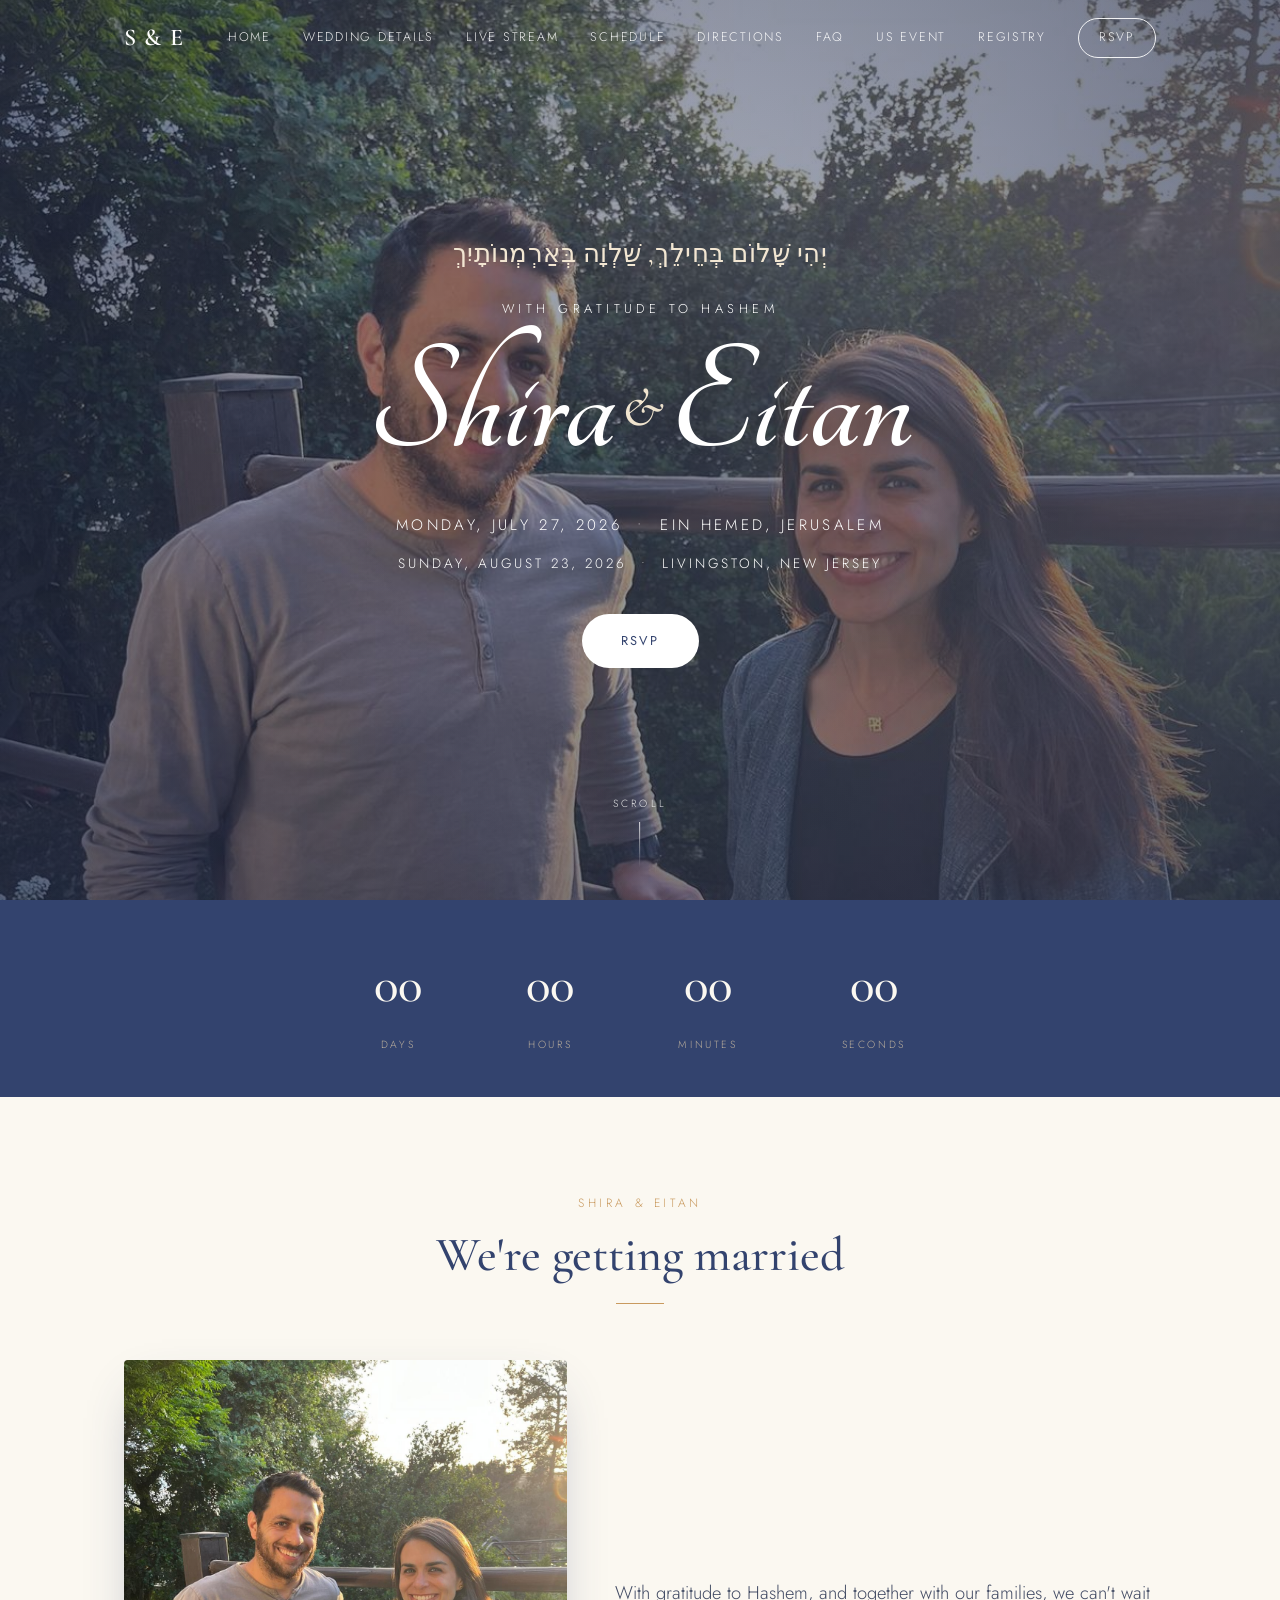
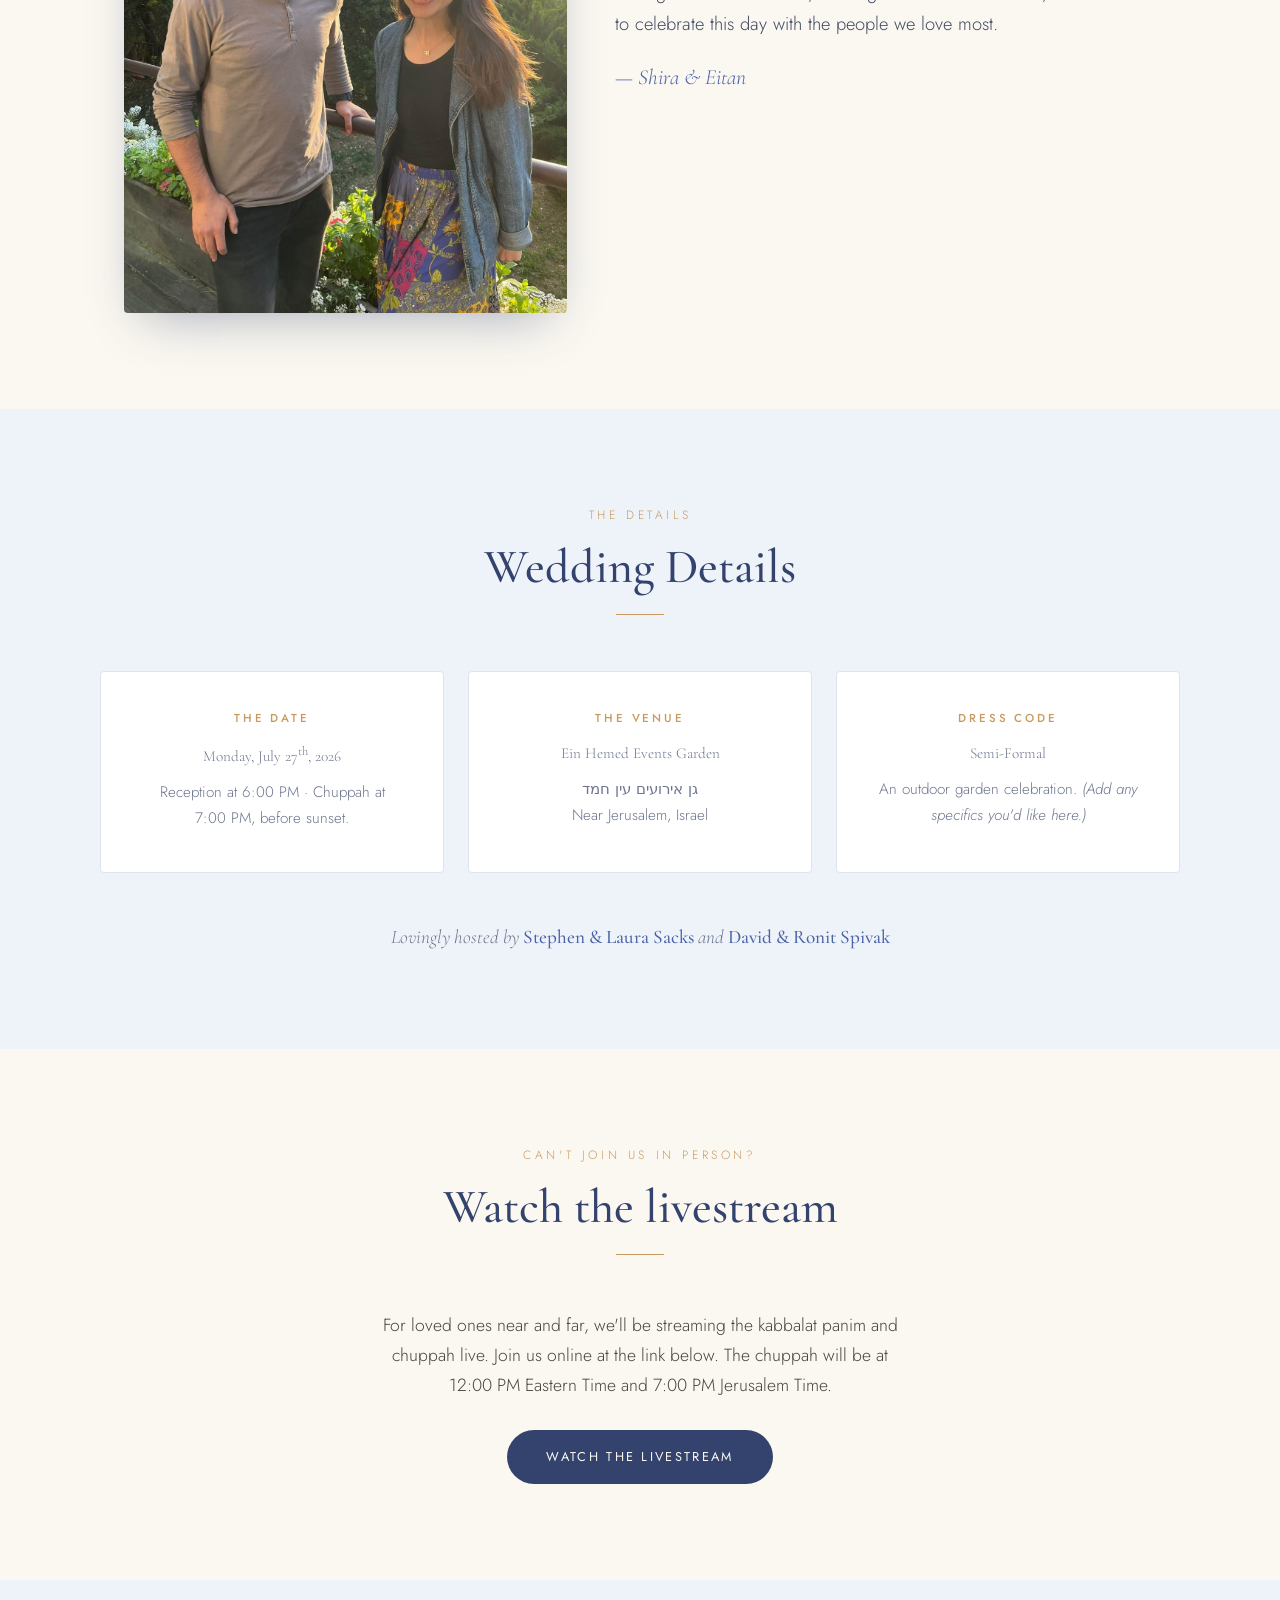
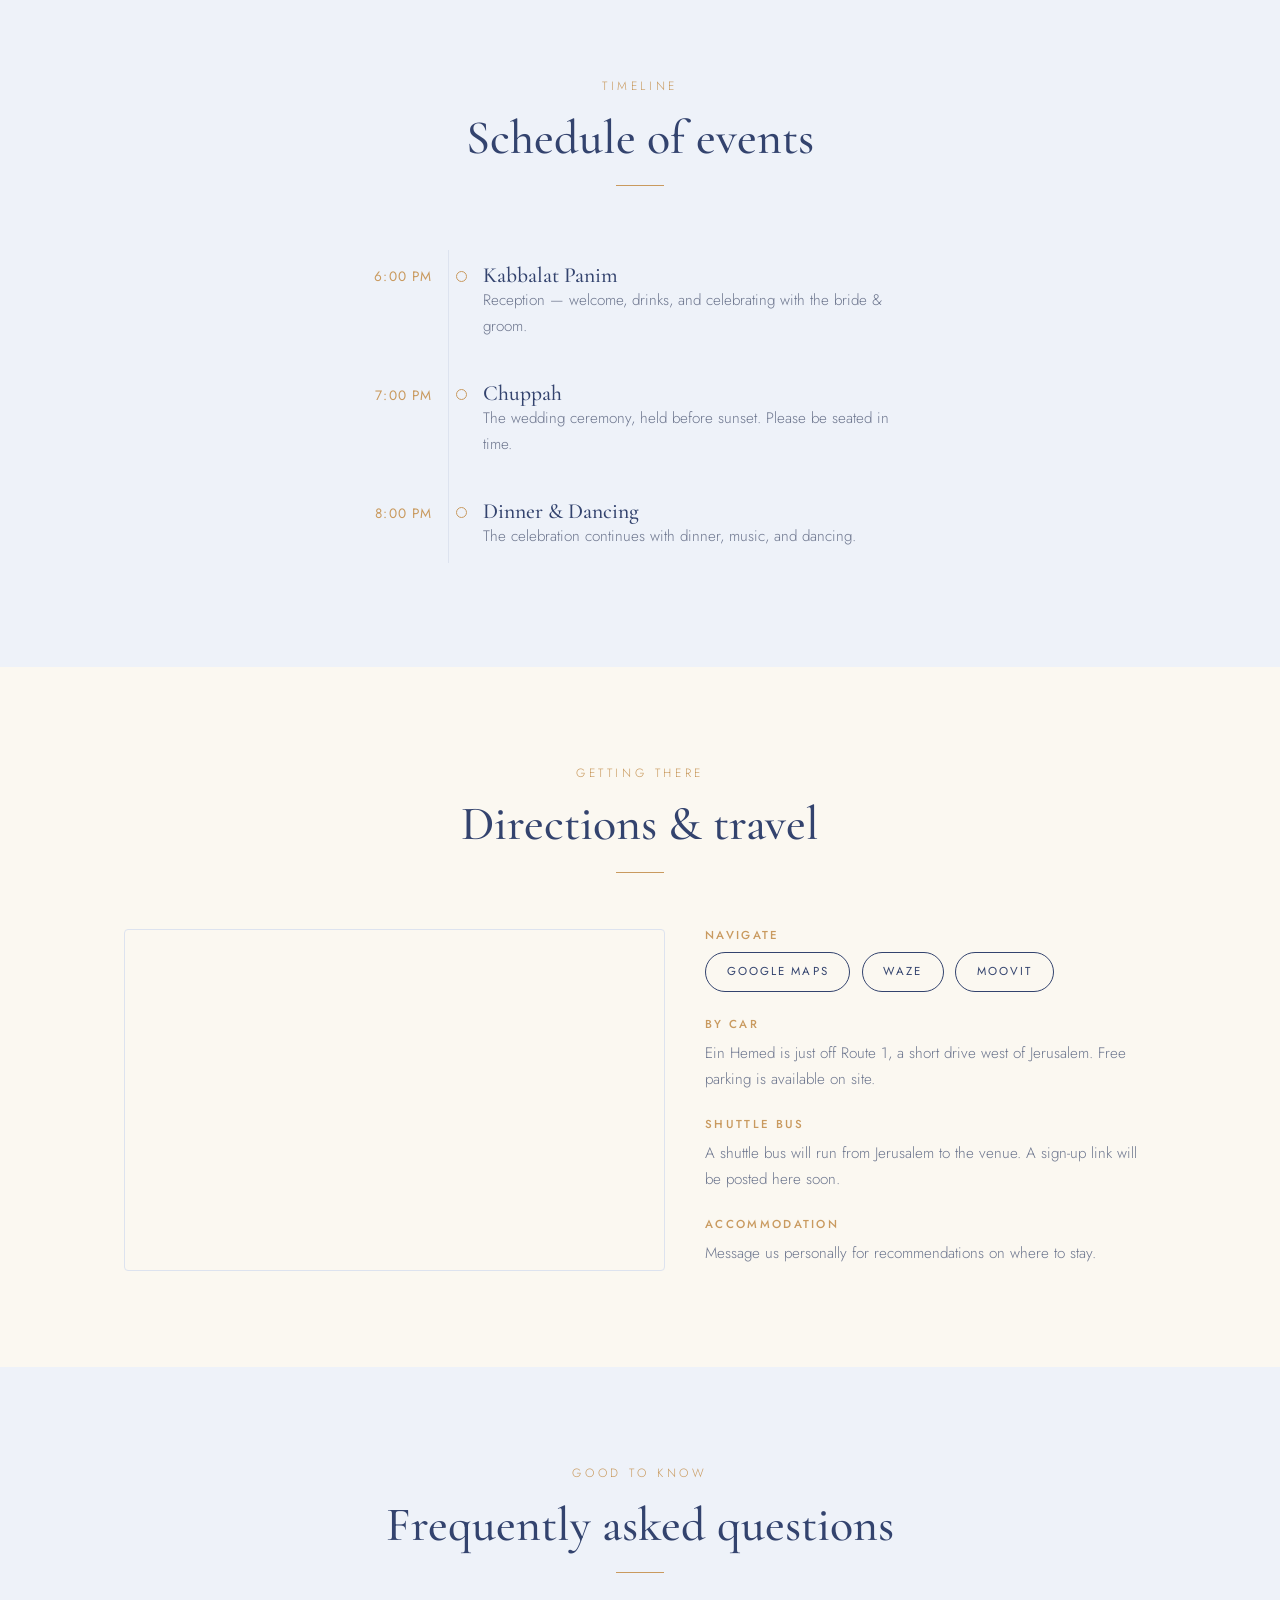
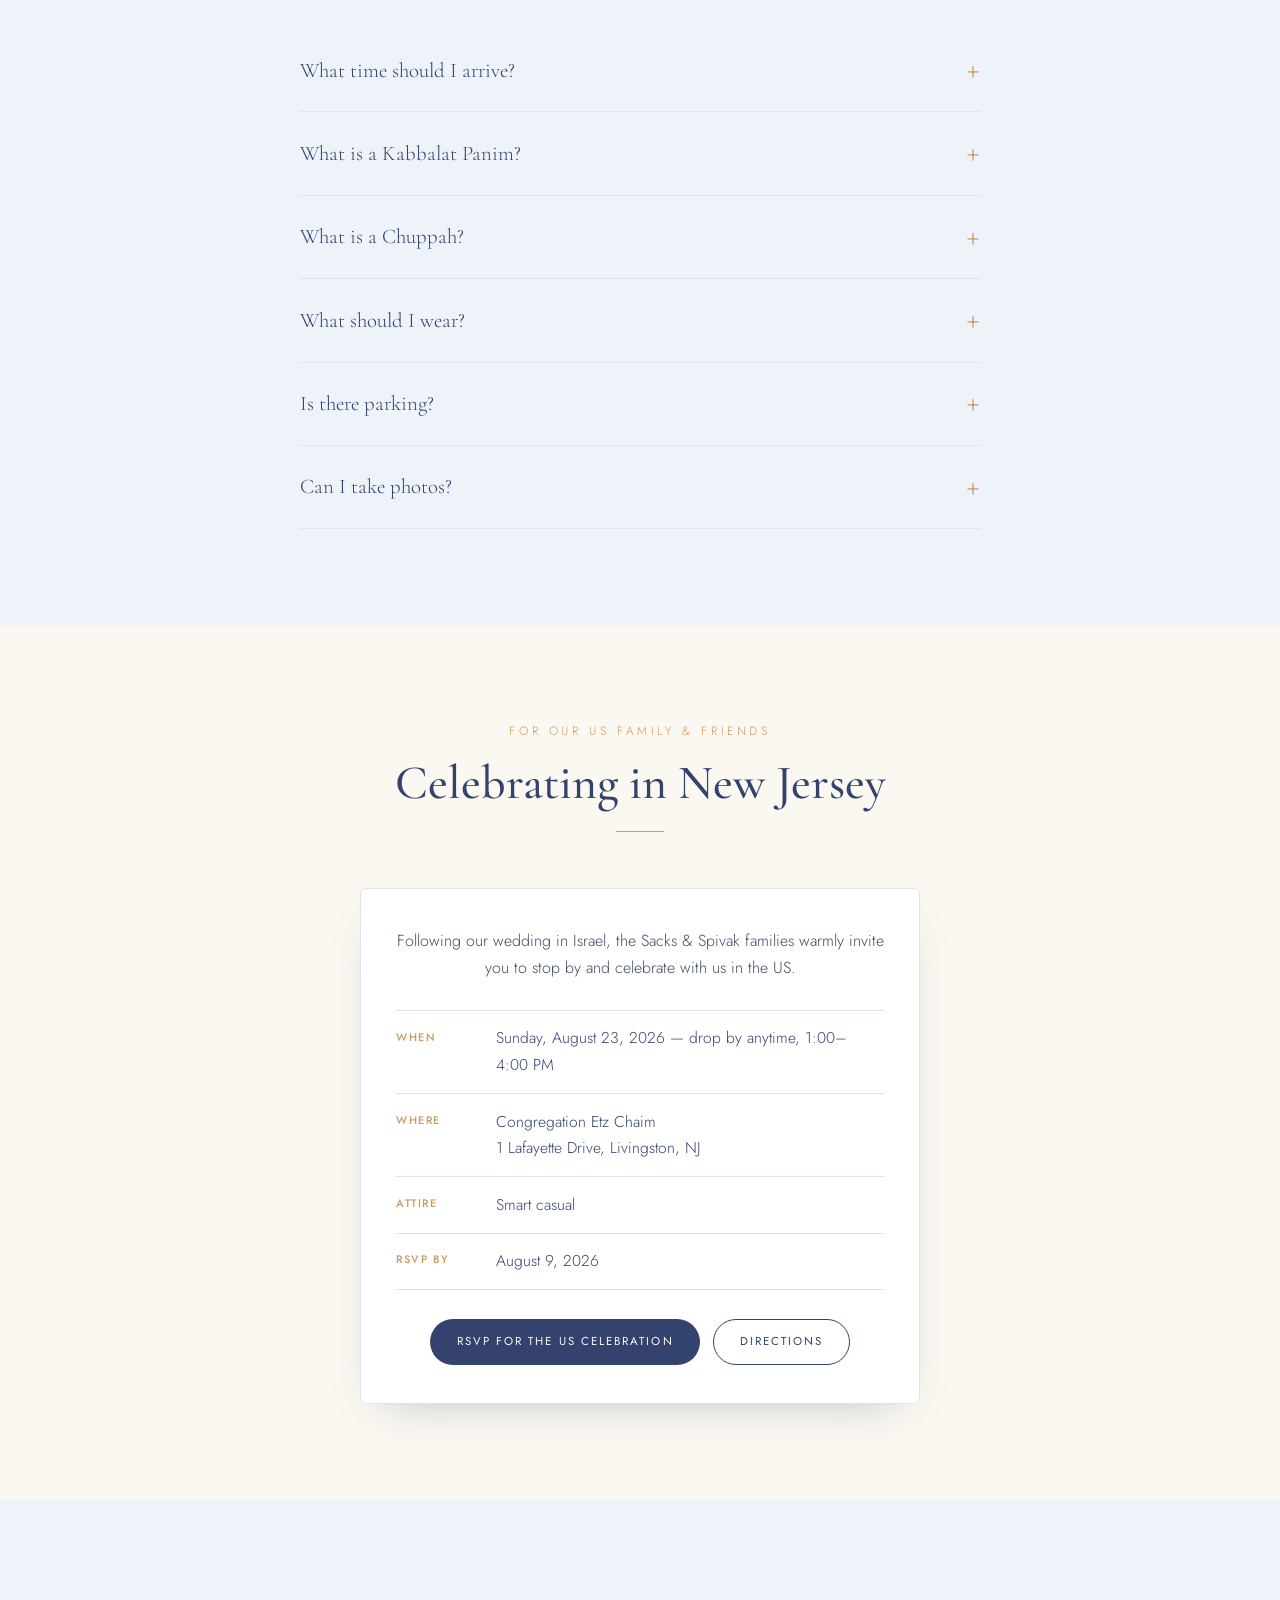
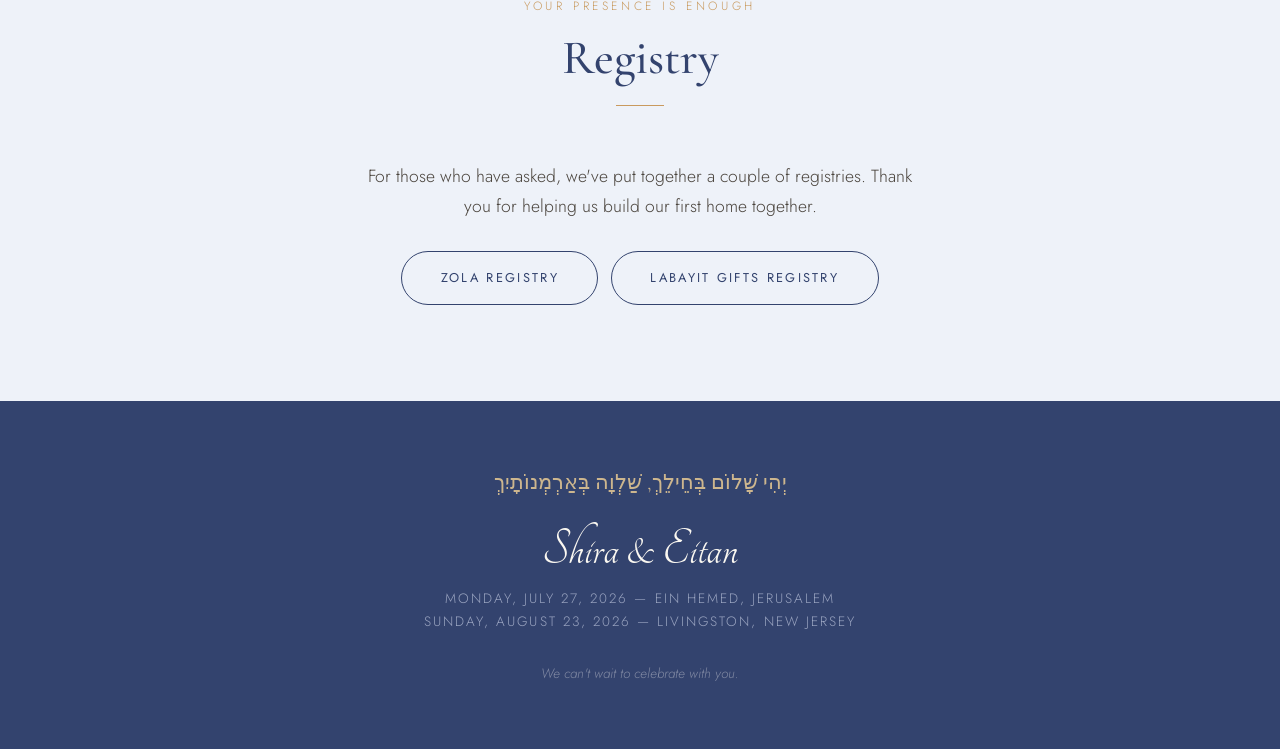
==== index.html @ 183c54d9 "Update livestream copy with kabbalat panim + chuppah times Co-Authored-By: Claude Opus 4.8 <noreply@" ====
<!DOCTYPE html>
<html lang="en">
<head>
  <meta charset="UTF-8" />
  <meta name="viewport" content="width=device-width, initial-scale=1.0" />
  <title>Shira &amp; Eitan — July 27, 2026</title>
  <meta name="description" content="With gratitude to Hashem, Shira Sacks and Eitan Spivak invite you to their wedding on Monday, July 27, 2026 at Ein Hemed Events Garden." />
  <!-- Keep this page out of Google/search results (guests reach it via the shared link only). Remove this line to allow search engines. -->
  <meta name="robots" content="noindex, nofollow" />

  <!-- Fonts -->
  <link rel="preconnect" href="https://fonts.googleapis.com" />
  <link rel="preconnect" href="https://fonts.gstatic.com" crossorigin />
  <link href="https://fonts.googleapis.com/css2?family=Cormorant+Garamond:ital,wght@0,400;0,500;0,600;1,400;1,500&family=Jost:wght@300;400;500&family=Tangerine:wght@400;700&display=swap" rel="stylesheet" />

  <link rel="stylesheet" href="styles.css" />
</head>
<body>

  <!-- ============ NAV ============ -->
  <header class="nav" id="nav">
    <div class="nav__inner">
      <a href="#home" class="nav__brand">S&nbsp;&amp;&nbsp;E</a>
      <button class="nav__toggle" id="navToggle" aria-label="Menu" aria-expanded="false">
        <span></span><span></span><span></span>
      </button>
      <nav class="nav__links" id="navLinks">
        <a href="#home">Home</a>
        <a href="#details">Wedding Details</a>
        <a href="#livestream">Live Stream</a>
        <a href="#schedule">Schedule</a>
        <a href="#directions">Directions</a>
        <a href="#faq">FAQ</a>
        <a href="#us-event">US Event</a>
        <a href="#registry">Registry</a>
        <a href="#us-event" class="nav__cta">RSVP</a>
      </nav>
    </div>
  </header>

  <!-- ============ HERO ============ -->
  <section class="hero" id="home">
    <div class="hero__overlay"></div>
    <div class="hero__content">
      <p class="hero__hebrew reveal" lang="he">יְהִי שָׁלוֹם בְּחֵילֵךְ, שַׁלְוָה בְּאַרְמְנוֹתָיִךְ</p>
      <p class="hero__eyebrow reveal">With gratitude to Hashem</p>
      <h1 class="hero__names reveal">
        <span class="hero__name">Shira</span>
        <span class="hero__amp">&amp;</span>
        <span class="hero__name">Eitan</span>
      </h1>
      <p class="hero__meta reveal">
        <span>Monday, July 27, 2026</span>
        <span class="hero__dot">•</span>
        <span>Ein Hemed, Jerusalem</span>
      </p>
      <p class="hero__meta hero__meta--second reveal">
        <span>Sunday, August 23, 2026</span>
        <span class="hero__dot">•</span>
        <span>Livingston, New Jersey</span>
      </p>
      <a href="#us-event" class="btn btn--light reveal">RSVP</a>
    </div>
    <div class="hero__scroll" aria-hidden="true">
      <span>Scroll</span>
      <div class="hero__scroll-line"></div>
    </div>
  </section>

  <!-- ============ COUNTDOWN ============ -->
  <section class="countdown reveal">
    <div class="countdown__inner" id="countdown" data-date="2026-07-27T19:00:00+03:00">
      <div class="countdown__unit"><span class="countdown__num" data-days>—</span><span class="countdown__label">Days</span></div>
      <div class="countdown__unit"><span class="countdown__num" data-hours>—</span><span class="countdown__label">Hours</span></div>
      <div class="countdown__unit"><span class="countdown__num" data-mins>—</span><span class="countdown__label">Minutes</span></div>
      <div class="countdown__unit"><span class="countdown__num" data-secs>—</span><span class="countdown__label">Seconds</span></div>
    </div>
  </section>

  <!-- ============ STORY ============ -->
  <section class="section story" id="story">
    <div class="section__head reveal">
      <p class="section__eyebrow">Shira &amp; Eitan</p>
      <h2 class="section__title">We're getting married</h2>
    </div>
    <div class="story__layout">
      <div class="story__photo reveal">
        <img src="photo_of_us.jpg" alt="Shira and Eitan" loading="lazy" />
      </div>
      <div class="story__body reveal">
        <p>
          With gratitude to Hashem, and together with our families, we can't wait to
          celebrate this day with the people we love most.
        </p>
        <p class="story__sig">— Shira &amp; Eitan</p>
      </div>
    </div>
  </section>

  <!-- ============ DETAILS ============ -->
  <section class="section section--alt" id="details">
    <div class="section__head reveal">
      <p class="section__eyebrow">The Details</p>
      <h2 class="section__title">Wedding Details</h2>
    </div>
    <div class="details__grid">
      <div class="detail-card reveal">
        <h3>The Date</h3>
        <p class="detail-card__big">Monday, July 27<sup>th</sup>, 2026</p>
        <p>Reception at 6:00&nbsp;PM · Chuppah at 7:00&nbsp;PM, before sunset.</p>
      </div>
      <div class="detail-card reveal">
        <h3>The Venue</h3>
        <p class="detail-card__big">Ein Hemed Events Garden</p>
        <p lang="he">גן אירועים עין חמד</p>
        <p>Near Jerusalem, Israel</p>
      </div>
      <div class="detail-card reveal">
        <h3>Dress Code</h3>
        <p class="detail-card__big">Semi-Formal</p>
        <p>An outdoor garden celebration. <em>(Add any specifics you'd like here.)</em></p>
      </div>
    </div>
    <p class="details__families reveal">
      Lovingly hosted by <strong>Stephen &amp; Laura Sacks</strong> and <strong>David &amp; Ronit Spivak</strong>
    </p>
  </section>

  <!-- ============ LIVESTREAM ============ -->
  <section class="section" id="livestream">
    <div class="section__head reveal">
      <p class="section__eyebrow">Can't Join Us in Person?</p>
      <h2 class="section__title">Watch the livestream</h2>
    </div>
    <div class="livestream__body reveal">
      <p>
        For loved ones near and far, we'll be streaming the kabbalat panim and
        chuppah live. Join us online at the link below. The chuppah will be at
        12:00&nbsp;PM Eastern Time and 7:00&nbsp;PM Jerusalem Time.
      </p>
      <a href="https://evt.live/shira-eitan" target="_blank" rel="noopener" class="btn btn--dark">Watch the Livestream</a>
    </div>
  </section>

  <!-- ============ SCHEDULE ============ -->
  <section class="section section--alt" id="schedule">
    <div class="section__head reveal">
      <p class="section__eyebrow">Timeline</p>
      <h2 class="section__title">Schedule of events</h2>
    </div>
    <ol class="timeline">
      <li class="timeline__item reveal">
        <span class="timeline__time">6:00 PM</span>
        <div class="timeline__body"><h3>Kabbalat Panim</h3><p>Reception — welcome, drinks, and celebrating with the bride &amp; groom.</p></div>
      </li>
      <li class="timeline__item reveal">
        <span class="timeline__time">7:00 PM</span>
        <div class="timeline__body"><h3>Chuppah</h3><p>The wedding ceremony, held before sunset. Please be seated in time.</p></div>
      </li>
      <li class="timeline__item reveal">
        <span class="timeline__time">8:00 PM</span>
        <div class="timeline__body"><h3>Dinner &amp; Dancing</h3><p>The celebration continues with dinner, music, and dancing.</p></div>
      </li>
    </ol>
  </section>

  <!-- ============ DIRECTIONS ============ -->
  <section class="section" id="directions">
    <div class="section__head reveal">
      <p class="section__eyebrow">Getting There</p>
      <h2 class="section__title">Directions &amp; travel</h2>
    </div>
    <div class="directions__grid">
      <div class="directions__map reveal">
        <iframe
          title="Ein Hemed Events Garden map"
          src="https://www.google.com/maps?q=%D7%92%D7%9F%20%D7%90%D7%99%D7%A8%D7%95%D7%A2%D7%99%D7%9D%20%D7%A2%D7%99%D7%9F%20%D7%97%D7%9E%D7%93&output=embed"
          loading="lazy"
          referrerpolicy="no-referrer-when-downgrade"></iframe>
      </div>
      <div class="directions__info reveal">
        <h3>Navigate</h3>
        <div class="directions__btns">
          <a href="https://www.google.com/maps/search/?api=1&query=%D7%92%D7%9F%20%D7%90%D7%99%D7%A8%D7%95%D7%A2%D7%99%D7%9D%20%D7%A2%D7%99%D7%9F%20%D7%97%D7%9E%D7%93" target="_blank" rel="noopener" class="btn btn--outline">Google Maps</a>
          <a href="https://waze.com/ul?q=%D7%92%D7%9F%20%D7%90%D7%99%D7%A8%D7%95%D7%A2%D7%99%D7%9D%20%D7%A2%D7%99%D7%9F%20%D7%97%D7%9E%D7%93" target="_blank" rel="noopener" class="btn btn--outline">Waze</a>
          <a href="https://moovitapp.com/" target="_blank" rel="noopener" class="btn btn--outline">Moovit</a>
        </div>
        <h3>By Car</h3>
        <p>Ein Hemed is just off Route 1, a short drive west of Jerusalem. Free parking is available on site.</p>
        <h3>Shuttle Bus</h3>
        <p>A shuttle bus will run from Jerusalem to the venue. A sign-up link will be posted here soon.</p>
        <h3>Accommodation</h3>
        <p>Message us personally for recommendations on where to stay.</p>
      </div>
    </div>
  </section>

  <!-- ============ FAQ ============ -->
  <section class="section section--alt" id="faq">
    <div class="section__head reveal">
      <p class="section__eyebrow">Good To Know</p>
      <h2 class="section__title">Frequently asked questions</h2>
    </div>
    <div class="faq reveal">
      <details class="faq__item">
        <summary>What time should I arrive?</summary>
        <p>Please arrive by 6:00&nbsp;PM for the Kabbalat Panim. The Chuppah begins at 7:00&nbsp;PM and, as it's held before sunset, we'll be starting on time.</p>
      </details>
      <details class="faq__item">
        <summary>What is a Kabbalat Panim?</summary>
        <p>The reception before the ceremony, where guests greet and celebrate with the bride and groom separately, often with food, drinks, and music.</p>
      </details>
      <details class="faq__item">
        <summary>What is a Chuppah?</summary>
        <p>The wedding canopy under which the ceremony takes place — symbolizing the home the couple will build together.</p>
      </details>
      <details class="faq__item">
        <summary>What should I wear?</summary>
        <p>Semi-formal attire. Keep in mind it's an outdoor garden venue — you may want comfortable footwear for grass and garden paths.</p>
      </details>
      <details class="faq__item">
        <summary>Is there parking?</summary>
        <p>Yes — there is free parking at Ein Hemed. See the Directions section for maps and navigation links.</p>
      </details>
      <details class="faq__item">
        <summary>Can I take photos?</summary>
        <p>We'd love that! <em>(Add a note here if you'd prefer an unplugged ceremony.)</em></p>
      </details>
    </div>
  </section>

  <!-- ============ US EVENT ============ -->
  <section class="section" id="us-event">
    <div class="section__head reveal">
      <p class="section__eyebrow">For Our US Family &amp; Friends</p>
      <h2 class="section__title">Celebrating in New Jersey</h2>
    </div>
    <div class="us-card reveal">
      <p class="us-card__intro">
        Following our wedding in Israel, the Sacks &amp; Spivak families warmly invite
        you to stop by and celebrate with us in the US.
      </p>
      <div class="us-card__rows">
        <div class="us-row"><span class="us-row__k">When</span><span class="us-row__v">Sunday, August 23, 2026 — drop by anytime, 1:00–4:00&nbsp;PM</span></div>
        <div class="us-row"><span class="us-row__k">Where</span><span class="us-row__v">Congregation Etz Chaim<br />1 Lafayette Drive, Livingston, NJ</span></div>
        <div class="us-row"><span class="us-row__k">Attire</span><span class="us-row__v">Smart casual</span></div>
        <div class="us-row"><span class="us-row__k">RSVP by</span><span class="us-row__v">August 9, 2026</span></div>
      </div>
      <div class="us-card__actions">
        <a href="https://docs.google.com/forms/d/e/1FAIpQLSeUxIXxm0Rc19uPHbkVqGyK9SlK4wZo1a0At9cRzTPEIFiKQg/viewform" target="_blank" rel="noopener" class="btn btn--dark">RSVP for the US Celebration</a>
        <a href="https://www.google.com/maps/search/?api=1&query=Congregation+Etz+Chaim+1+Lafayette+Drive+Livingston+NJ" target="_blank" rel="noopener" class="btn btn--outline">Directions</a>
      </div>
    </div>
  </section>

  <!-- ============ REGISTRY ============ -->
  <section class="section section--alt" id="registry">
    <div class="section__head reveal">
      <p class="section__eyebrow">Your Presence Is Enough</p>
      <h2 class="section__title">Registry</h2>
    </div>
    <div class="registry__body reveal">
      <p>
        For those who have asked, we've put together a couple of registries.
        Thank you for helping us build our first home together.
      </p>
      <div class="registry__links">
        <a href="https://www.zola.com/registry/shiraandeitan2026" target="_blank" rel="noopener" class="btn btn--outline">Zola Registry</a>
        <a href="https://www.labayitgifts.com/registry/2476/" target="_blank" rel="noopener" class="btn btn--outline">LaBayit Gifts Registry</a>
      </div>
    </div>
  </section>

  <!-- ============ FOOTER ============ -->
  <footer class="footer">
    <p class="footer__hebrew" lang="he">יְהִי שָׁלוֹם בְּחֵילֵךְ, שַׁלְוָה בְּאַרְמְנוֹתָיִךְ</p>
    <p class="footer__names">Shira &amp; Eitan</p>
    <p class="footer__date">Monday, July 27, 2026 — Ein Hemed, Jerusalem</p>
    <p class="footer__date">Sunday, August 23, 2026 — Livingston, New Jersey</p>
    <p class="footer__made">We can't wait to celebrate with you.</p>
  </footer>

  <script src="script.js"></script>
</body>
</html>
---- styles.css ----
/* ============================================================
   Wedding Site — styles.css
   Palette & type are easy to tweak via the :root variables.
   ============================================================ */

:root {
  /* Palette drawn from the invitation: periwinkle blue + apricot on cream */
  --bg:        #fbf8f1;   /* warm cream */
  --bg-alt:    #eef2f9;   /* soft sky blue */
  --bg-accent: #f7e6d0;   /* apricot band */
  --ink:       #33436e;   /* deep periwinkle-navy text */
  --muted:     #6d768e;   /* muted blue-grey */
  --line:      #dde3ef;   /* hairlines */
  --gold:      #c99a5f;   /* apricot / gold accent */
  --blue:      #4a63a8;   /* invitation blue */
  --white:     #ffffff;

  --serif:  "Cormorant Garamond", Georgia, "Times New Roman", serif;
  --script: "Tangerine", "Cormorant Garamond", cursive;
  --sans:   "Jost", -apple-system, BlinkMacSystemFont, "Segoe UI", sans-serif;

  --maxw: 1080px;
  --ease: cubic-bezier(0.22, 1, 0.36, 1);
}

* { box-sizing: border-box; margin: 0; padding: 0; }

html { scroll-behavior: smooth; scroll-padding-top: 72px; }

body {
  font-family: var(--sans);
  font-weight: 300;
  color: var(--ink);
  background: var(--bg);
  line-height: 1.7;
  -webkit-font-smoothing: antialiased;
  overflow-x: hidden;
}

h1, h2, h3 { font-family: var(--serif); font-weight: 500; line-height: 1.15; }

a { color: inherit; text-decoration: none; }

/* ---------- Buttons ---------- */
.btn {
  display: inline-block;
  font-family: var(--sans);
  font-weight: 400;
  font-size: 0.8rem;
  letter-spacing: 0.18em;
  text-transform: uppercase;
  padding: 0.95rem 2.4rem;
  border: 1px solid transparent;
  border-radius: 999px;
  cursor: pointer;
  transition: all 0.35s var(--ease);
}
.btn--light  { background: var(--white); color: var(--ink); }
.btn--light:hover  { background: transparent; color: var(--white); border-color: var(--white); }
.btn--dark   { background: var(--ink); color: var(--bg); }
.btn--dark:hover   { background: var(--gold); }
.btn--outline{ background: transparent; color: var(--ink); border-color: var(--ink); }
.btn--outline:hover{ background: var(--ink); color: var(--bg); }

/* ---------- Nav ---------- */
.nav {
  position: fixed; top: 0; left: 0; right: 0; z-index: 100;
  transition: background 0.4s var(--ease), box-shadow 0.4s var(--ease);
}
.nav--scrolled {
  background: rgba(250, 247, 242, 0.92);
  backdrop-filter: blur(10px);
  box-shadow: 0 1px 0 var(--line);
}
.nav__inner {
  max-width: var(--maxw); margin: 0 auto;
  display: flex; align-items: center; justify-content: space-between;
  padding: 1.1rem 1.5rem;
}
.nav__brand {
  font-family: var(--serif); font-size: 1.5rem; font-weight: 600;
  letter-spacing: 0.05em; color: var(--white);
  transition: color 0.4s var(--ease);
}
.nav--scrolled .nav__brand { color: var(--ink); }
.nav__links { display: flex; align-items: center; gap: 2rem; }
.nav__links a {
  font-size: 0.78rem; letter-spacing: 0.14em; text-transform: uppercase;
  color: var(--white); opacity: 0.9; transition: color 0.4s var(--ease), opacity 0.25s;
}
.nav--scrolled .nav__links a { color: var(--ink); }
.nav__links a:hover { opacity: 1; }
.nav__cta {
  border: 1px solid currentColor; border-radius: 999px;
  padding: 0.5rem 1.25rem !important;
}
.nav__toggle { display: none; background: none; border: 0; cursor: pointer; padding: 0.4rem; }
.nav__toggle span {
  display: block; width: 24px; height: 2px; margin: 5px 0;
  background: var(--white); transition: all 0.35s var(--ease);
}
.nav--scrolled .nav__toggle span { background: var(--ink); }

/* ---------- Hero ---------- */
.hero {
  position: relative; min-height: 100vh;
  display: flex; align-items: center; justify-content: center; text-align: center;
  color: var(--white);
  background: linear-gradient(rgba(35,45,80,0.42), rgba(35,45,80,0.52)),
              url("photo_of_us.jpg") center 22% / cover no-repeat fixed;
}
.hero__overlay { position: absolute; inset: 0; background: radial-gradient(circle at center, transparent 35%, rgba(25,32,60,0.4)); }
.hero__content { position: relative; z-index: 2; padding: 1.5rem; }
.hero__hebrew {
  font-family: var(--serif); font-size: clamp(1.1rem, 3vw, 1.6rem);
  font-weight: 500; letter-spacing: 0.02em; margin-bottom: 1.4rem;
  color: #f2e6d2; opacity: 0.95;
}
.hero__eyebrow {
  font-size: 0.8rem; letter-spacing: 0.35em; text-transform: uppercase;
  margin-bottom: 0.5rem; opacity: 0.9;
}
.hero__names {
  display: flex; align-items: center; justify-content: center; gap: 0.4rem;
  font-family: var(--script);
  font-size: clamp(4.5rem, 16vw, 10rem); font-weight: 700; line-height: 1;
  text-shadow: 0 2px 30px rgba(0,0,0,0.3);
}
.hero__amp { font-family: var(--serif); font-style: italic; font-size: 0.34em; color: #f0e4cf; font-weight: 500; }
.hero__meta {
  margin: 1.6rem 0 2.4rem;
  font-size: 0.95rem; letter-spacing: 0.22em; text-transform: uppercase;
  display: flex; gap: 0.9rem; justify-content: center; flex-wrap: wrap;
}
.hero__dot { opacity: 0.7; }
.hero__meta--second { margin-top: -1.6rem; font-size: 0.85rem; opacity: 0.9; }
.hero__scroll {
  position: absolute; bottom: 2rem; left: 50%; transform: translateX(-50%);
  z-index: 2; text-align: center;
  font-size: 0.65rem; letter-spacing: 0.3em; text-transform: uppercase; opacity: 0.85;
}
.hero__scroll-line {
  width: 1px; height: 46px; margin: 0.6rem auto 0;
  background: linear-gradient(var(--white), transparent);
  animation: scrollPulse 2s var(--ease) infinite;
}
@keyframes scrollPulse { 0%,100%{opacity:.3;transform:scaleY(.6)} 50%{opacity:1;transform:scaleY(1)} }

/* ---------- Countdown ---------- */
.countdown { background: var(--ink); color: var(--bg); padding: 2.6rem 1.5rem; }
.countdown__inner {
  max-width: 620px; margin: 0 auto;
  display: flex; justify-content: space-around; gap: 1rem; text-align: center;
}
.countdown__num {
  display: block; font-family: var(--serif); font-size: clamp(2rem, 7vw, 3.2rem); font-weight: 500;
}
.countdown__label {
  font-size: 0.65rem; letter-spacing: 0.25em; text-transform: uppercase; color: #b9ad9c;
}

/* ---------- Sections ---------- */
.section { max-width: var(--maxw); margin: 0 auto; padding: 6rem 1.5rem; }
.section--alt    { max-width: none; background: var(--bg-alt); }
.section--alt > * { max-width: var(--maxw); margin-left: auto; margin-right: auto; }
.section--accent { max-width: none; background: var(--bg-accent); }
.section--accent > * { max-width: var(--maxw); margin-left: auto; margin-right: auto; }
.section__head { text-align: center; margin-bottom: 3.5rem; }
.section__eyebrow {
  font-size: 0.75rem; letter-spacing: 0.3em; text-transform: uppercase;
  color: var(--gold); margin-bottom: 0.9rem;
}
.section__title { font-size: clamp(2rem, 5vw, 3rem); }
.section__title::after {
  content: ""; display: block; width: 48px; height: 1px;
  background: var(--gold); margin: 1.2rem auto 0;
}

/* ---------- Story ---------- */
.story__layout {
  display: grid; grid-template-columns: 0.9fr 1.1fr; gap: 3rem; align-items: center;
}
.story__photo {
  border-radius: 4px; overflow: hidden;
  box-shadow: 0 20px 50px -20px rgba(51,67,110,0.45);
}
.story__photo img { width: 100%; height: 100%; object-fit: cover; display: block; aspect-ratio: 4 / 5; }
.story__body { font-size: 1.15rem; color: #414a63; }
.story__body p + p { margin-top: 1.2rem; }
.story__sig { font-family: var(--serif); font-style: italic; font-size: 1.35rem !important; color: var(--blue); margin-top: 1.6rem; }

/* ---------- Details cards ---------- */
.details__grid {
  display: grid; grid-template-columns: repeat(3, 1fr); gap: 1.5rem;
}
.detail-card {
  background: var(--white); border: 1px solid var(--line); border-radius: 4px;
  padding: 2.5rem 1.8rem; text-align: center;
}
.detail-card h3 {
  font-family: var(--sans); font-size: 0.72rem; font-weight: 500;
  letter-spacing: 0.25em; text-transform: uppercase; color: var(--gold);
  margin-bottom: 1rem;
}
.detail-card__big { font-family: var(--serif); font-size: 1.7rem; margin-bottom: 0.6rem; color: var(--blue); }
.detail-card p { color: var(--muted); font-size: 0.95rem; }
.details__families {
  text-align: center; margin-top: 3rem; color: var(--muted);
  font-family: var(--serif); font-size: 1.2rem; font-style: italic;
}
.details__families strong { color: var(--blue); font-weight: 500; font-style: normal; }

/* ---------- Timeline ---------- */
.timeline { list-style: none; max-width: 560px; margin: 0 auto; position: relative; }
.timeline::before {
  content: ""; position: absolute; left: 88px; top: 8px; bottom: 8px;
  width: 1px; background: var(--line);
}
.timeline__item { display: flex; gap: 2rem; padding: 1.3rem 0; position: relative; }
.timeline__time {
  flex: 0 0 72px; text-align: right; padding-top: 0.15rem;
  font-size: 0.85rem; letter-spacing: 0.08em; color: var(--gold); font-weight: 400;
}
.timeline__body { position: relative; padding-left: 1.2rem; }
.timeline__body::before {
  content: ""; position: absolute; left: -8px; top: 8px;
  width: 9px; height: 9px; border-radius: 50%;
  background: var(--bg); border: 1.5px solid var(--gold);
}
.section--alt .timeline__body::before { background: var(--bg-alt); }
.timeline__body h3 { font-size: 1.35rem; }
.timeline__body p { color: var(--muted); font-size: 0.95rem; }

/* ---------- Livestream / RSVP / Registry shared ---------- */
.livestream__body, .rsvp__body, .registry__body {
  text-align: center; max-width: 560px; margin: 0 auto;
}
.livestream__body p, .rsvp__body p, .registry__body p {
  font-size: 1.1rem; color: #4a443d; margin-bottom: 1.8rem;
}
/* ---------- Registry links ---------- */
.registry__links { display: flex; gap: 0.8rem; justify-content: center; flex-wrap: wrap; }

/* ---------- US event (compact, smaller footprint than the main event) ---------- */
.us-card {
  max-width: 560px; margin: 0 auto; text-align: left;
  background: var(--white); border: 1px solid var(--line); border-radius: 6px;
  padding: 2.4rem 2.2rem;
  box-shadow: 0 18px 45px -25px rgba(51,67,110,0.35);
}
.us-card__intro { text-align: center; color: #414a63; margin-bottom: 1.8rem; }
.us-card__rows { border-top: 1px solid var(--line); }
.us-row {
  display: flex; gap: 1rem; padding: 0.9rem 0; border-bottom: 1px solid var(--line);
}
.us-row__k {
  flex: 0 0 84px; font-size: 0.68rem; letter-spacing: 0.14em; text-transform: uppercase;
  color: var(--gold); font-weight: 500; padding-top: 0.15rem;
}
.us-row__v { color: var(--ink); font-size: 0.98rem; }
.us-card__actions {
  display: flex; gap: 0.8rem; flex-wrap: wrap; justify-content: center; margin-top: 1.8rem;
}
.us-card__actions .btn { padding: 0.75rem 1.6rem; font-size: 0.72rem; }

.rsvp__hint { font-size: 0.8rem !important; color: var(--muted) !important; margin-top: 1.4rem; }
.rsvp__hint code {
  background: rgba(0,0,0,0.06); padding: 0.1rem 0.35rem; border-radius: 3px;
  font-size: 0.9em;
}

/* ---------- RSVP form ---------- */
.rsvp-form { max-width: 520px; margin: 0 auto; text-align: left; }
.field { margin-bottom: 1.3rem; }
.field label, .field__label {
  display: block; font-size: 0.72rem; letter-spacing: 0.14em; text-transform: uppercase;
  color: var(--ink); margin-bottom: 0.5rem; font-weight: 500;
}
.field label span, .field__label span { text-transform: none; letter-spacing: 0; color: var(--muted); font-weight: 400; }
.field input[type="text"],
.field input[type="email"],
.field input[type="number"],
.field textarea {
  width: 100%; padding: 0.85rem 1rem;
  border: 1px solid var(--line); border-radius: 4px; background: var(--white);
  font-family: var(--sans); font-size: 1rem; color: var(--ink);
  transition: border-color 0.25s var(--ease), box-shadow 0.25s var(--ease);
}
.field textarea { resize: vertical; min-height: 90px; }
.field input:focus, .field textarea:focus {
  outline: none; border-color: var(--blue);
  box-shadow: 0 0 0 3px rgba(74,99,168,0.15);
}
.field input::placeholder, .field textarea::placeholder { color: #a7adbd; }
.radio-row { display: flex; gap: 1.75rem; flex-wrap: wrap; }
.radio {
  display: flex; align-items: center; gap: 0.5rem; margin-bottom: 0;
  text-transform: none; letter-spacing: 0; font-weight: 400;
  font-size: 0.98rem; color: var(--ink); cursor: pointer;
}
.radio input { accent-color: var(--blue); width: 1.05rem; height: 1.05rem; }
.rsvp-form .btn { width: 100%; margin-top: 0.4rem; cursor: pointer; }

/* ---------- Directions ---------- */
.directions__grid {
  display: grid; grid-template-columns: 1.2fr 1fr; gap: 2.5rem; align-items: stretch;
}
.directions__map {
  border-radius: 4px; overflow: hidden; min-height: 340px;
  border: 1px solid var(--line);
}
.directions__map iframe { width: 100%; height: 100%; min-height: 340px; border: 0; display: block; }
.directions__info h3 {
  font-family: var(--sans); font-size: 0.72rem; font-weight: 500;
  letter-spacing: 0.2em; text-transform: uppercase; color: var(--gold);
  margin: 1.6rem 0 0.6rem;
}
.directions__info h3:first-child { margin-top: 0; }
.directions__info p { color: var(--muted); font-size: 0.95rem; }
.directions__btns { display: flex; flex-wrap: wrap; gap: 0.7rem; }
.directions__btns .btn { padding: 0.6rem 1.3rem; font-size: 0.72rem; }

/* ---------- FAQ ---------- */
.faq { max-width: 680px; margin: 0 auto; }
.faq__item { border-bottom: 1px solid var(--line); }
.faq__item summary {
  list-style: none; cursor: pointer; padding: 1.3rem 0;
  font-family: var(--serif); font-size: 1.3rem;
  display: flex; justify-content: space-between; align-items: center; gap: 1rem;
}
.faq__item summary::-webkit-details-marker { display: none; }
.faq__item summary::after {
  content: "+"; font-family: var(--sans); font-weight: 300; font-size: 1.5rem;
  color: var(--gold); transition: transform 0.3s var(--ease);
}
.faq__item[open] summary::after { transform: rotate(45deg); }
.faq__item p { padding: 0 0 1.4rem; color: var(--muted); }

/* ---------- Footer ---------- */
.footer {
  background: var(--ink); color: var(--bg);
  text-align: center; padding: 4rem 1.5rem;
}
.footer__hebrew { font-family: var(--serif); font-size: 1.3rem; color: #cdb68e; margin-bottom: 1.4rem; }
.footer__names { font-family: var(--script); font-size: 3.4rem; line-height: 1; margin-bottom: 0.6rem; }
.footer__date { font-size: 0.85rem; letter-spacing: 0.15em; text-transform: uppercase; color: #9aa4c0; }
.footer__made { font-size: 0.85rem; color: #8089a3; margin-top: 1.8rem; font-style: italic; }

/* ---------- Reveal on scroll ---------- */
.reveal { opacity: 0; transform: translateY(28px); transition: opacity 0.9s var(--ease), transform 0.9s var(--ease); }
.reveal.is-visible { opacity: 1; transform: none; }

/* ---------- Responsive ---------- */
@media (max-width: 820px) {
  .details__grid { grid-template-columns: 1fr; }
  .directions__grid { grid-template-columns: 1fr; }
  .story__layout { grid-template-columns: 1fr; gap: 2rem; }
  .story__photo { max-width: 380px; margin: 0 auto; }
  .story__body { text-align: center; }
}

@media (max-width: 680px) {
  .hero { background-attachment: scroll; }
  .nav__toggle { display: block; z-index: 101; }
  .nav__links {
    position: fixed; inset: 0; background: var(--bg);
    flex-direction: column; justify-content: center; gap: 2rem;
    transform: translateX(100%); transition: transform 0.45s var(--ease);
  }
  .nav__links.is-open { transform: none; }
  .nav__links a { color: var(--ink) !important; font-size: 1rem; }
  .nav--open .nav__toggle span { background: var(--ink); }
  .nav--open .nav__toggle span:nth-child(1) { transform: translateY(7px) rotate(45deg); }
  .nav--open .nav__toggle span:nth-child(2) { opacity: 0; }
  .nav--open .nav__toggle span:nth-child(3) { transform: translateY(-7px) rotate(-45deg); }
  .countdown__inner { flex-wrap: wrap; gap: 1.5rem 0; }
  .countdown__unit { flex: 0 0 50%; }
  .section { padding: 4.5rem 1.3rem; }
}

@media (prefers-reduced-motion: reduce) {
  * { scroll-behavior: auto !important; }
  .reveal { opacity: 1; transform: none; transition: none; }
  .hero__scroll-line { animation: none; }
}
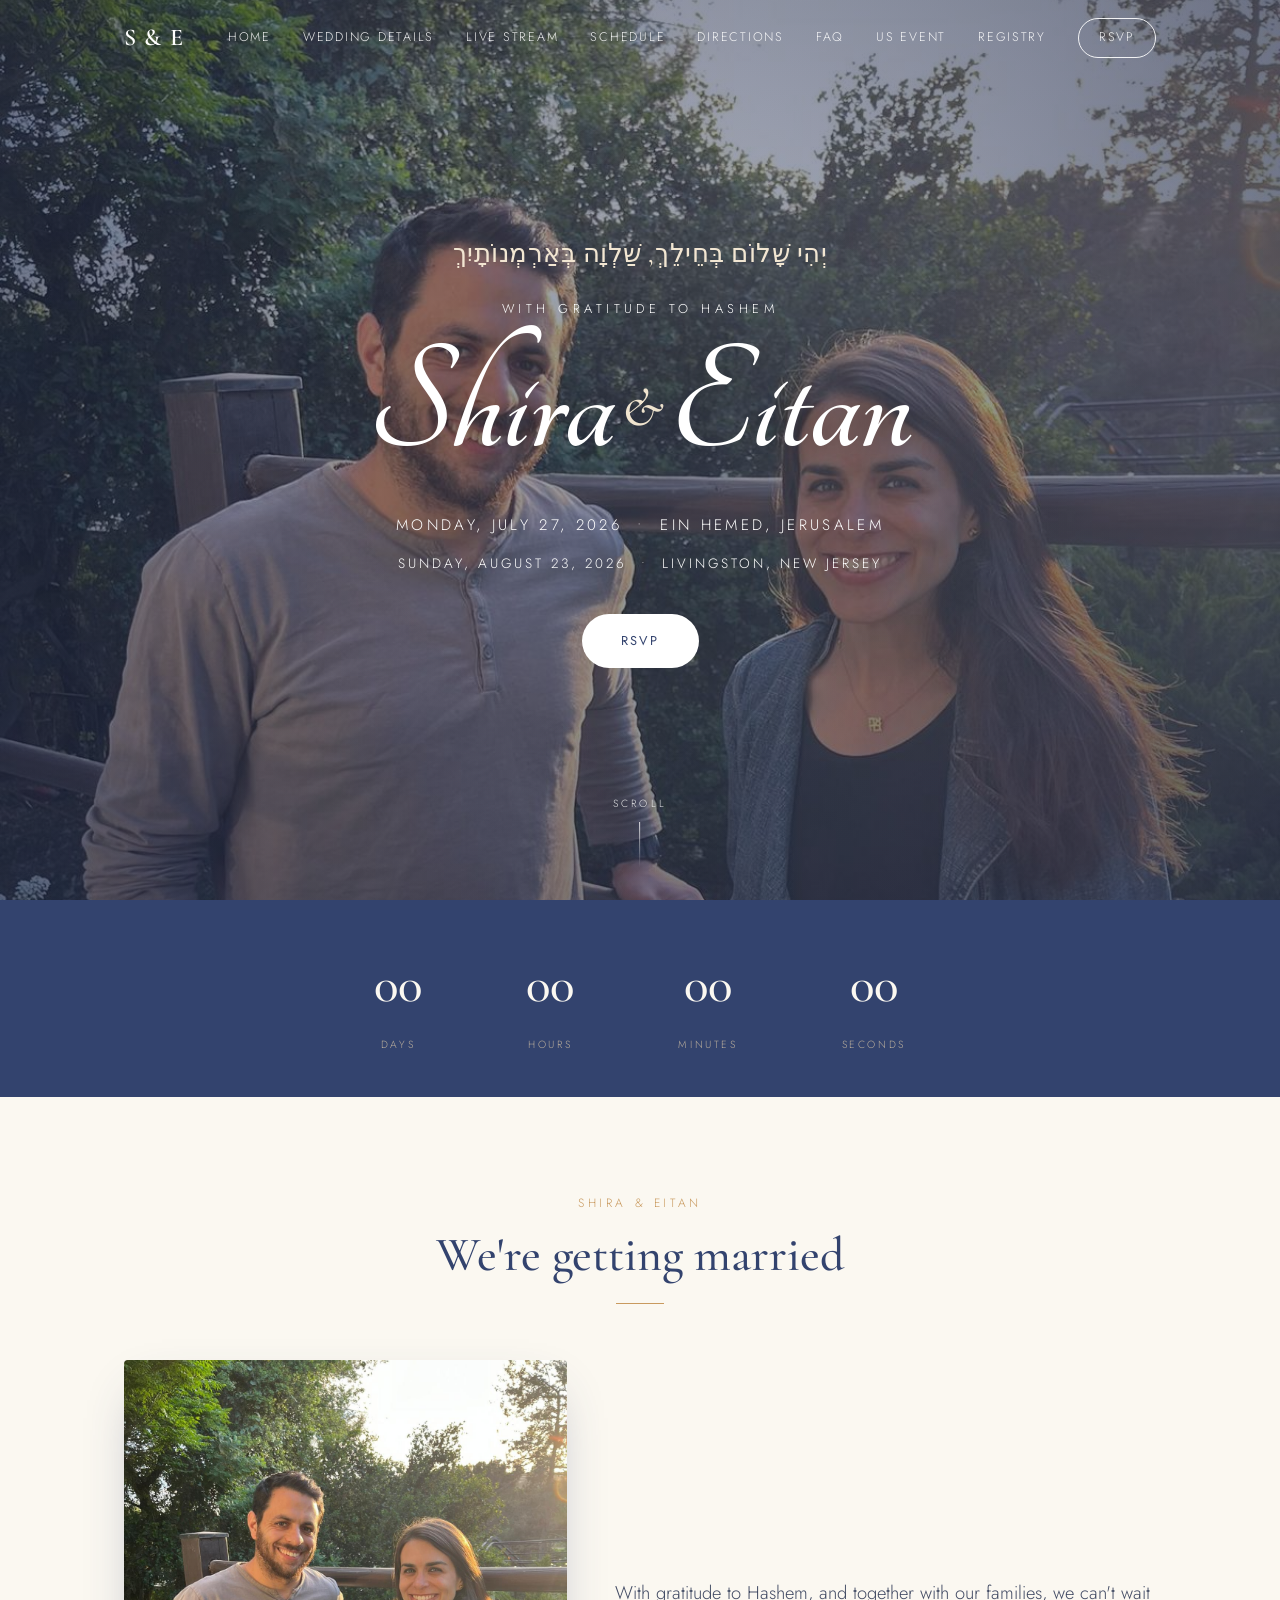
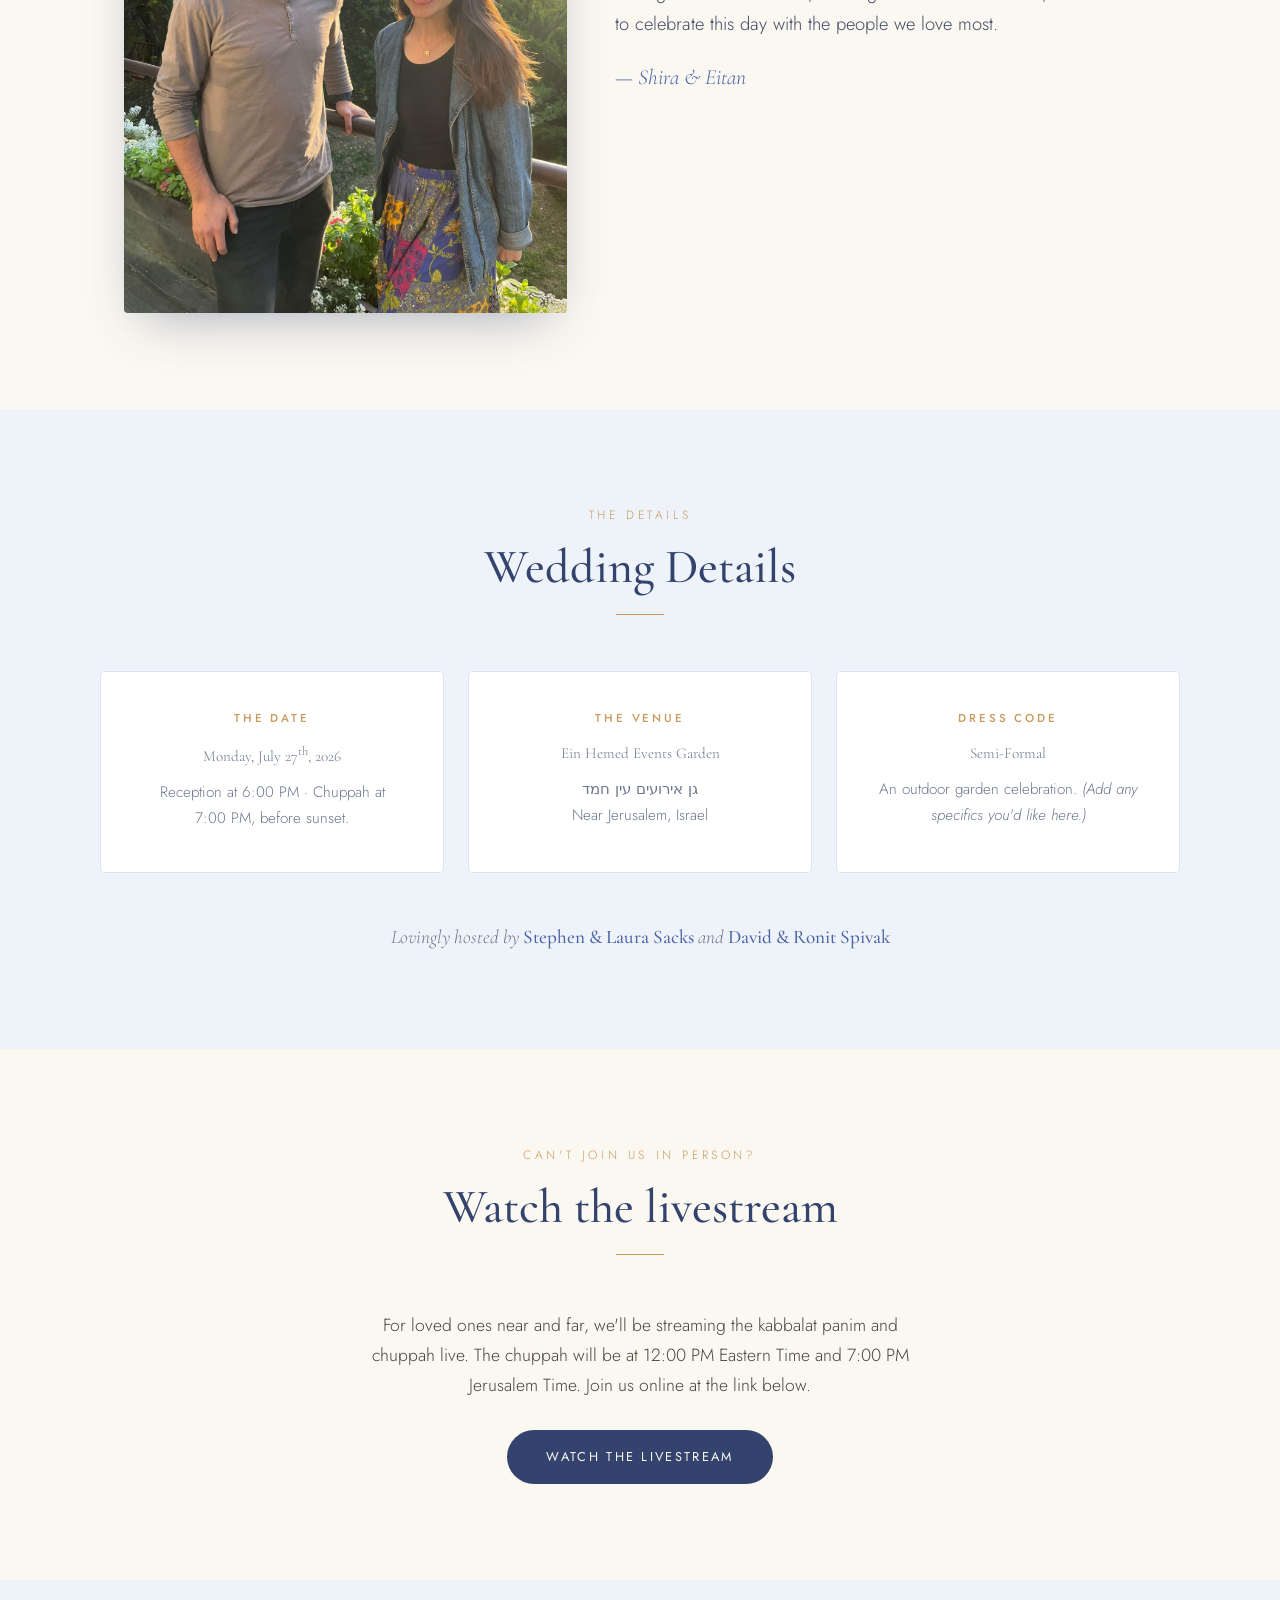
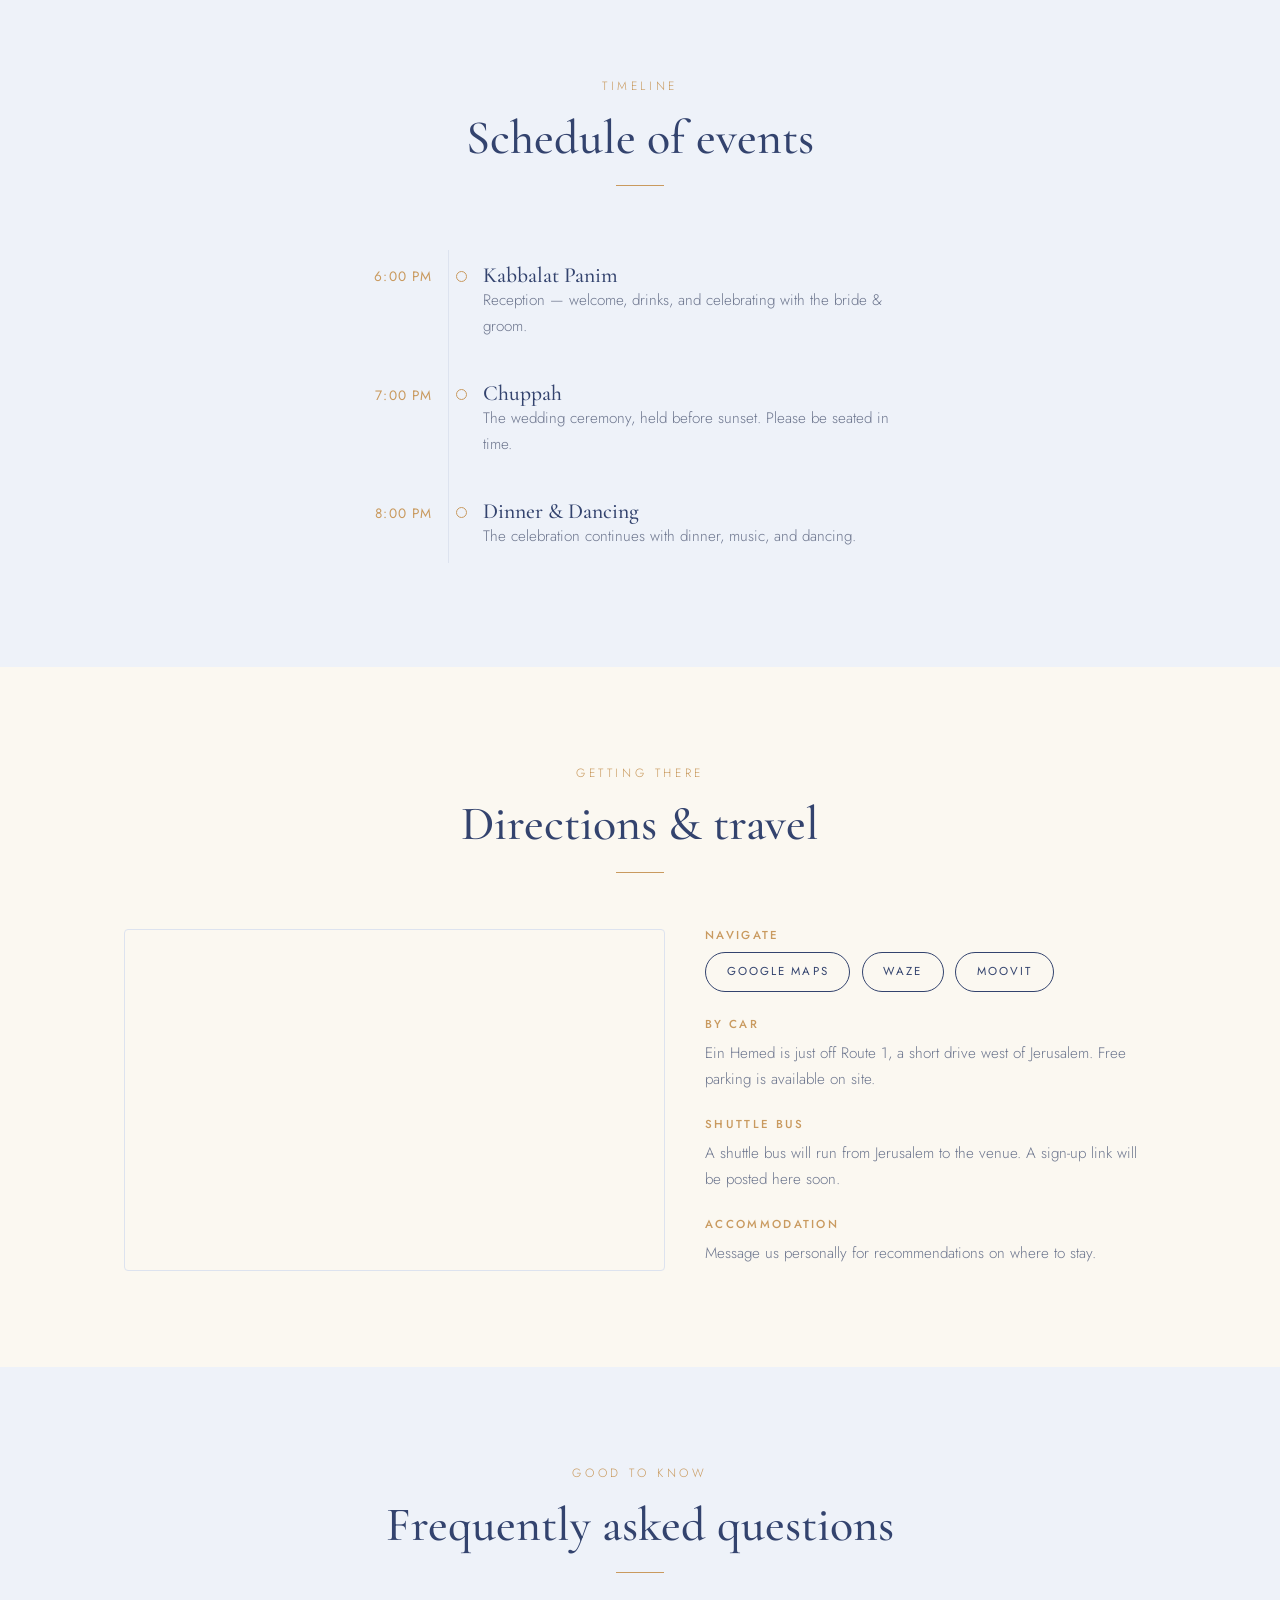
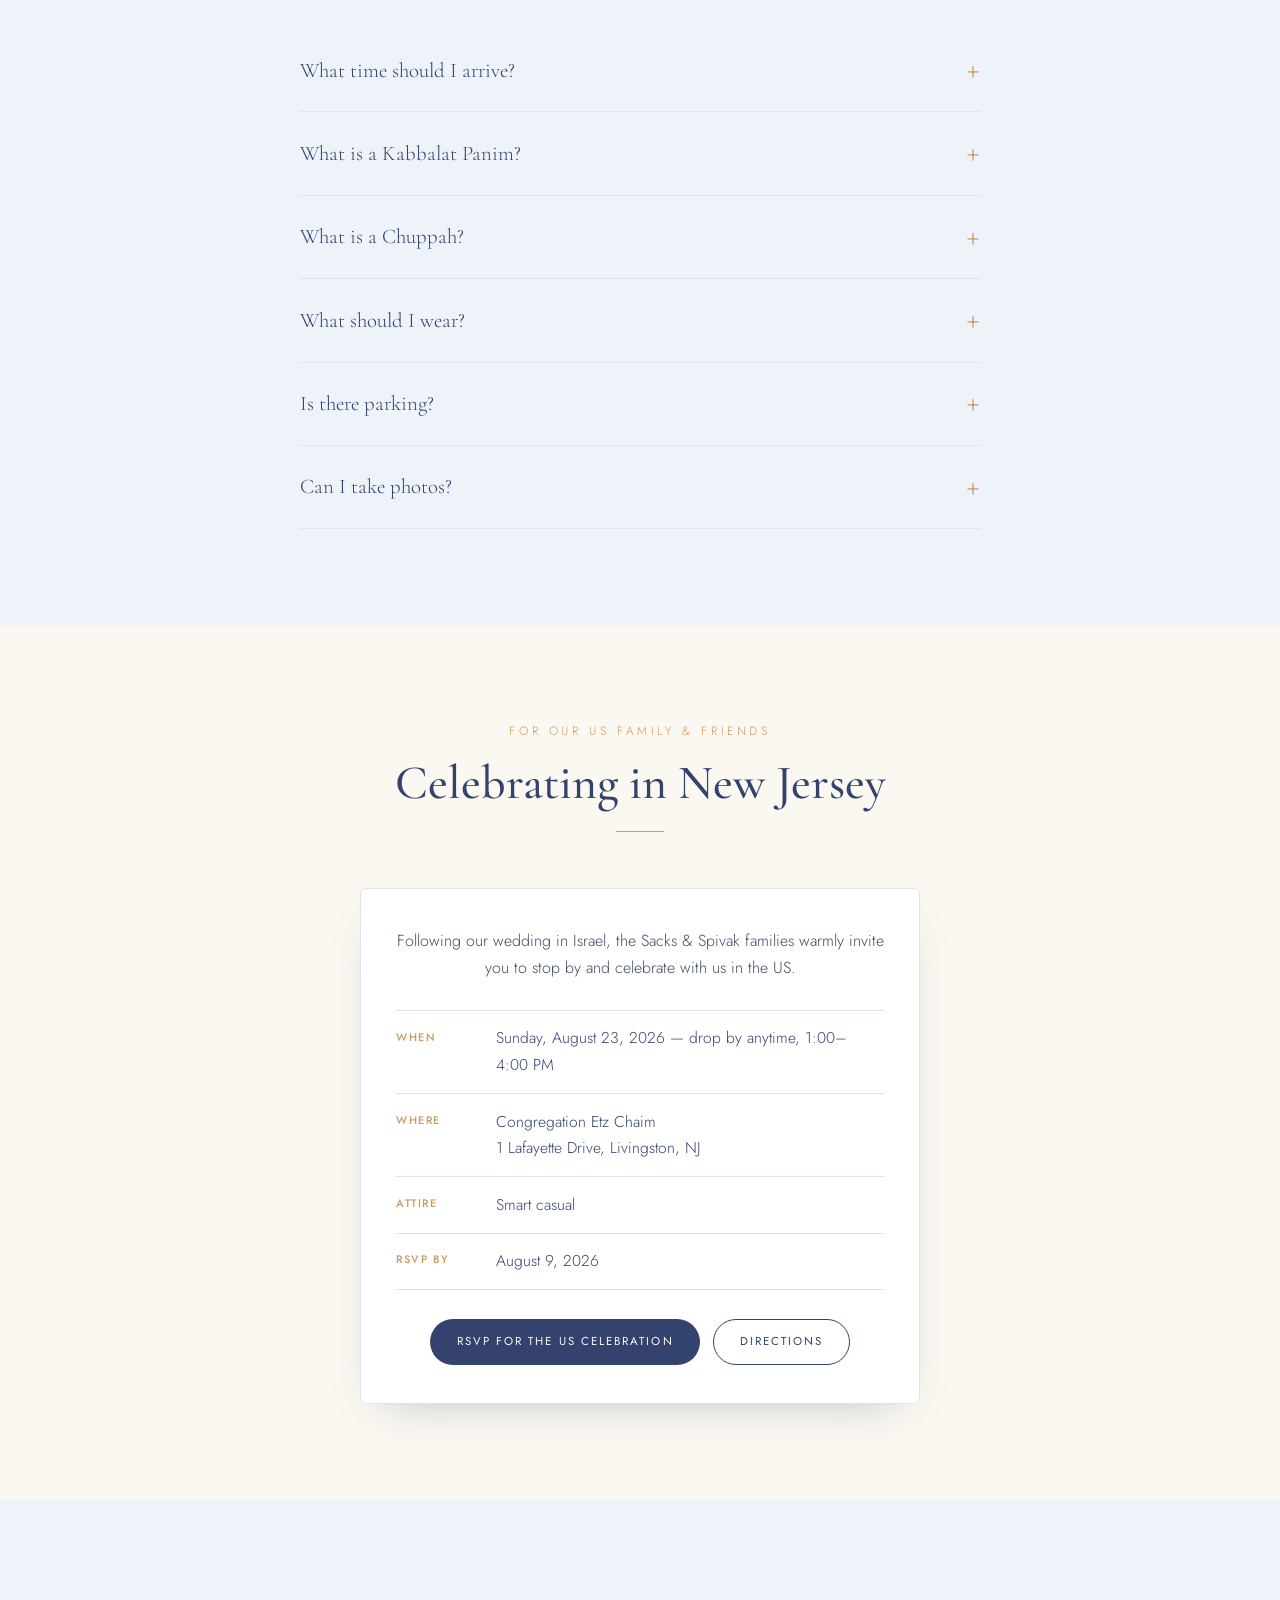
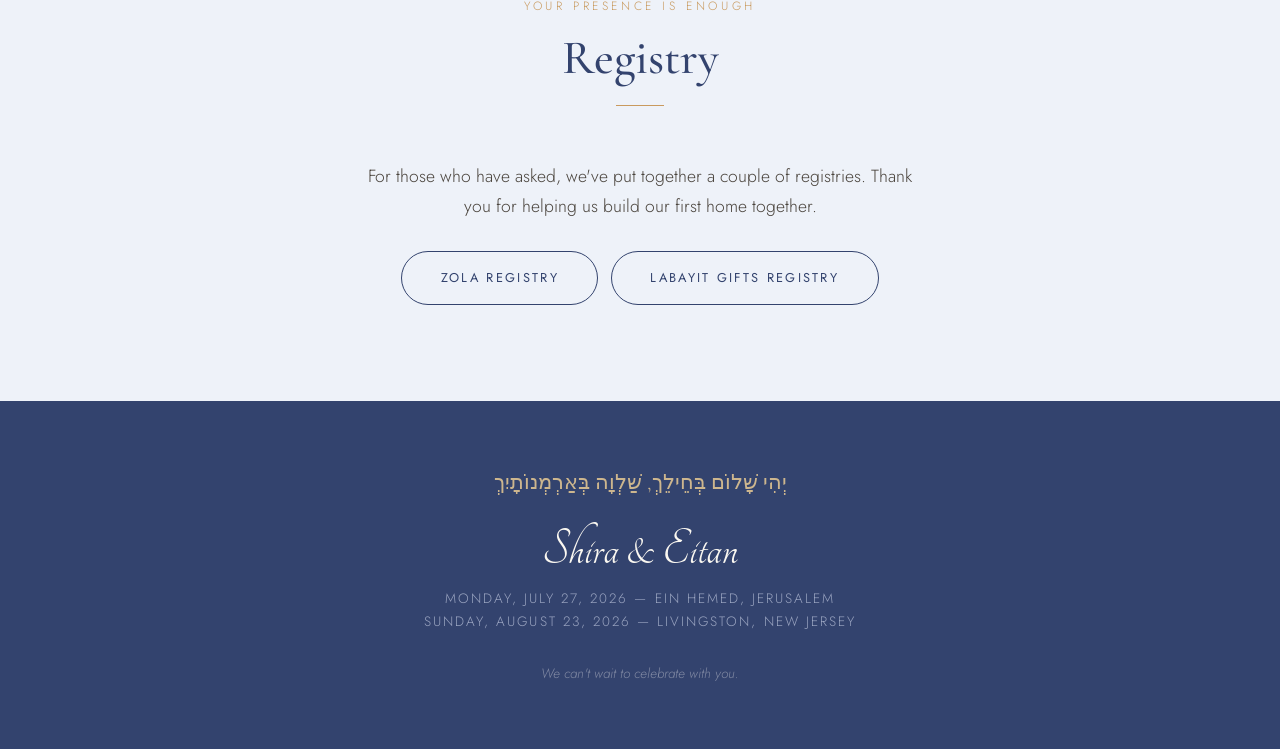
==== commit 53eb1560: "Reorder livestream copy: link sentence last Co-Authored-By: Claude Opus 4.8 <noreply@anthropic.com> " ====
--- a/index.html
+++ b/index.html
@@ -135,8 +135,8 @@
     <div class="livestream__body reveal">
       <p>
         For loved ones near and far, we'll be streaming the kabbalat panim and
-        chuppah live. Join us online at the link below. The chuppah will be at
-        12:00&nbsp;PM Eastern Time and 7:00&nbsp;PM Jerusalem Time.
+        chuppah live. The chuppah will be at 12:00&nbsp;PM Eastern Time and
+        7:00&nbsp;PM Jerusalem Time. Join us online at the link below.
       </p>
       <a href="https://evt.live/shira-eitan" target="_blank" rel="noopener" class="btn btn--dark">Watch the Livestream</a>
     </div>
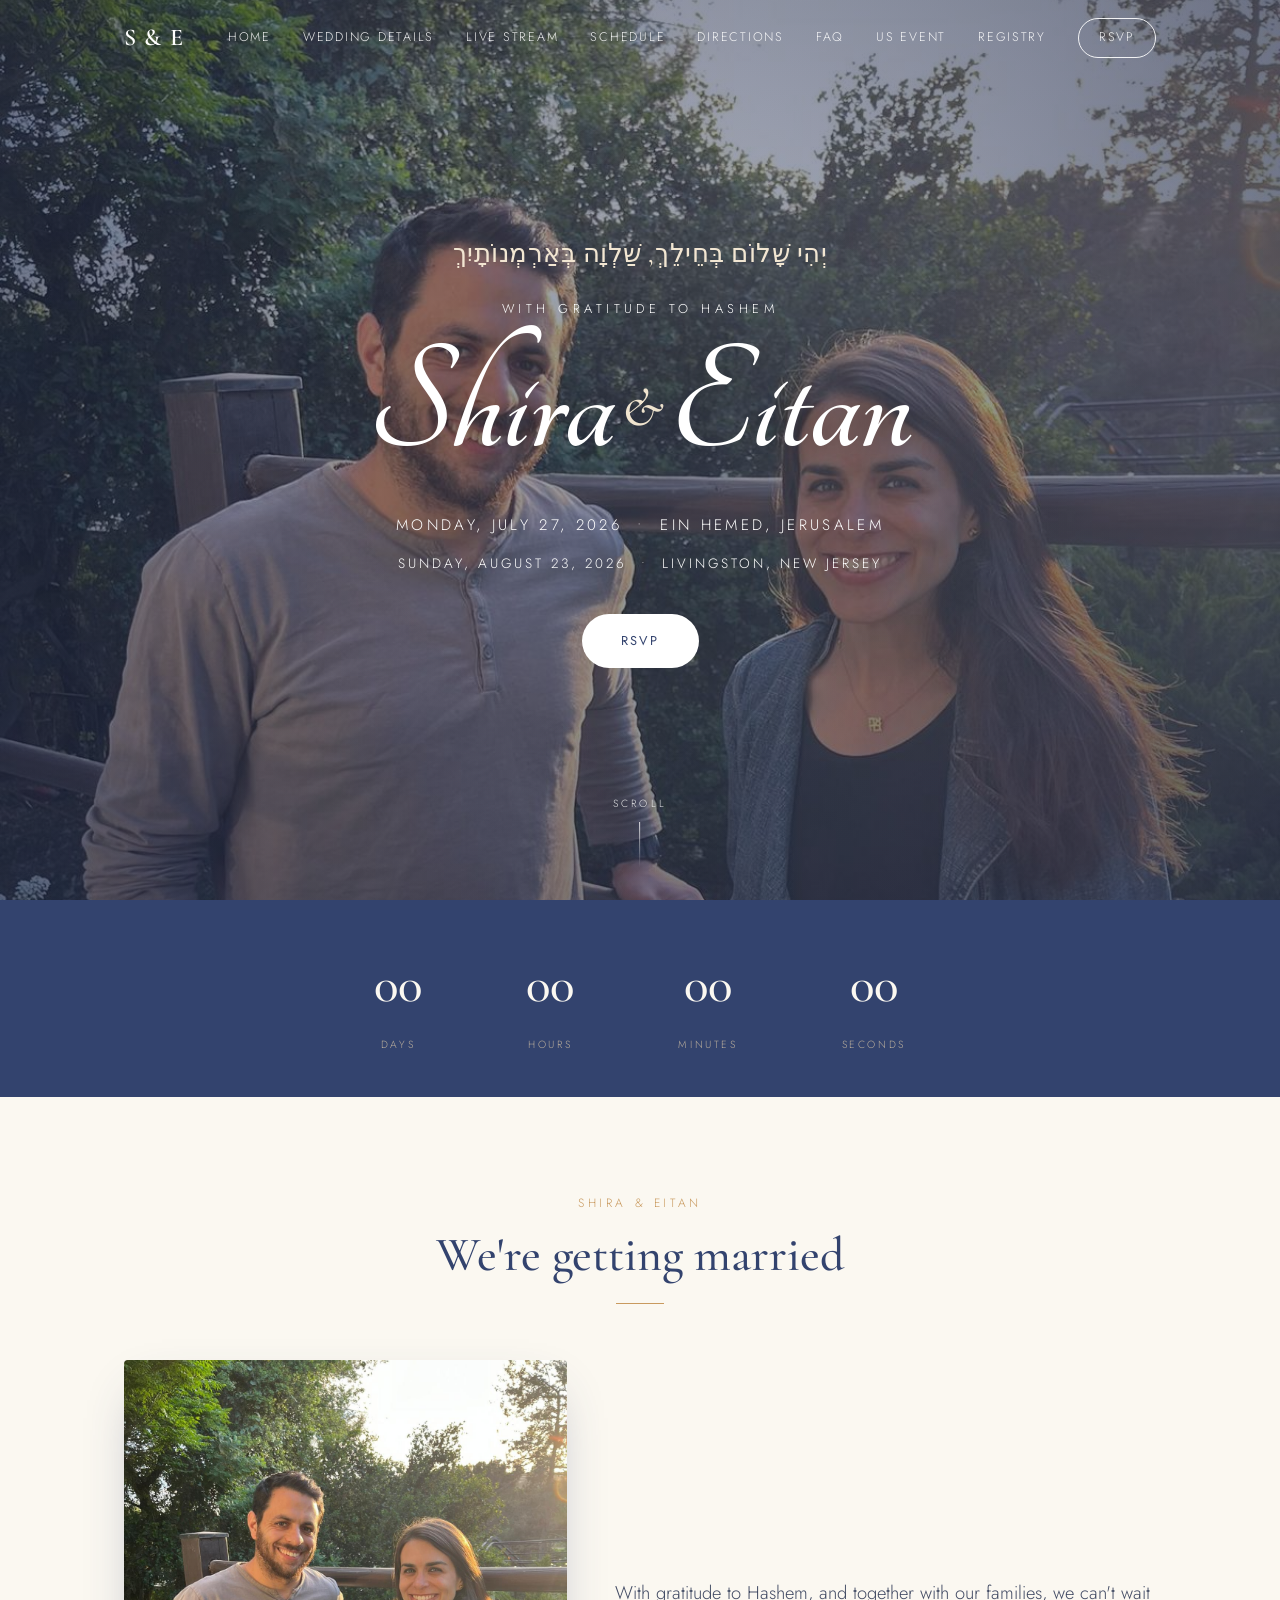
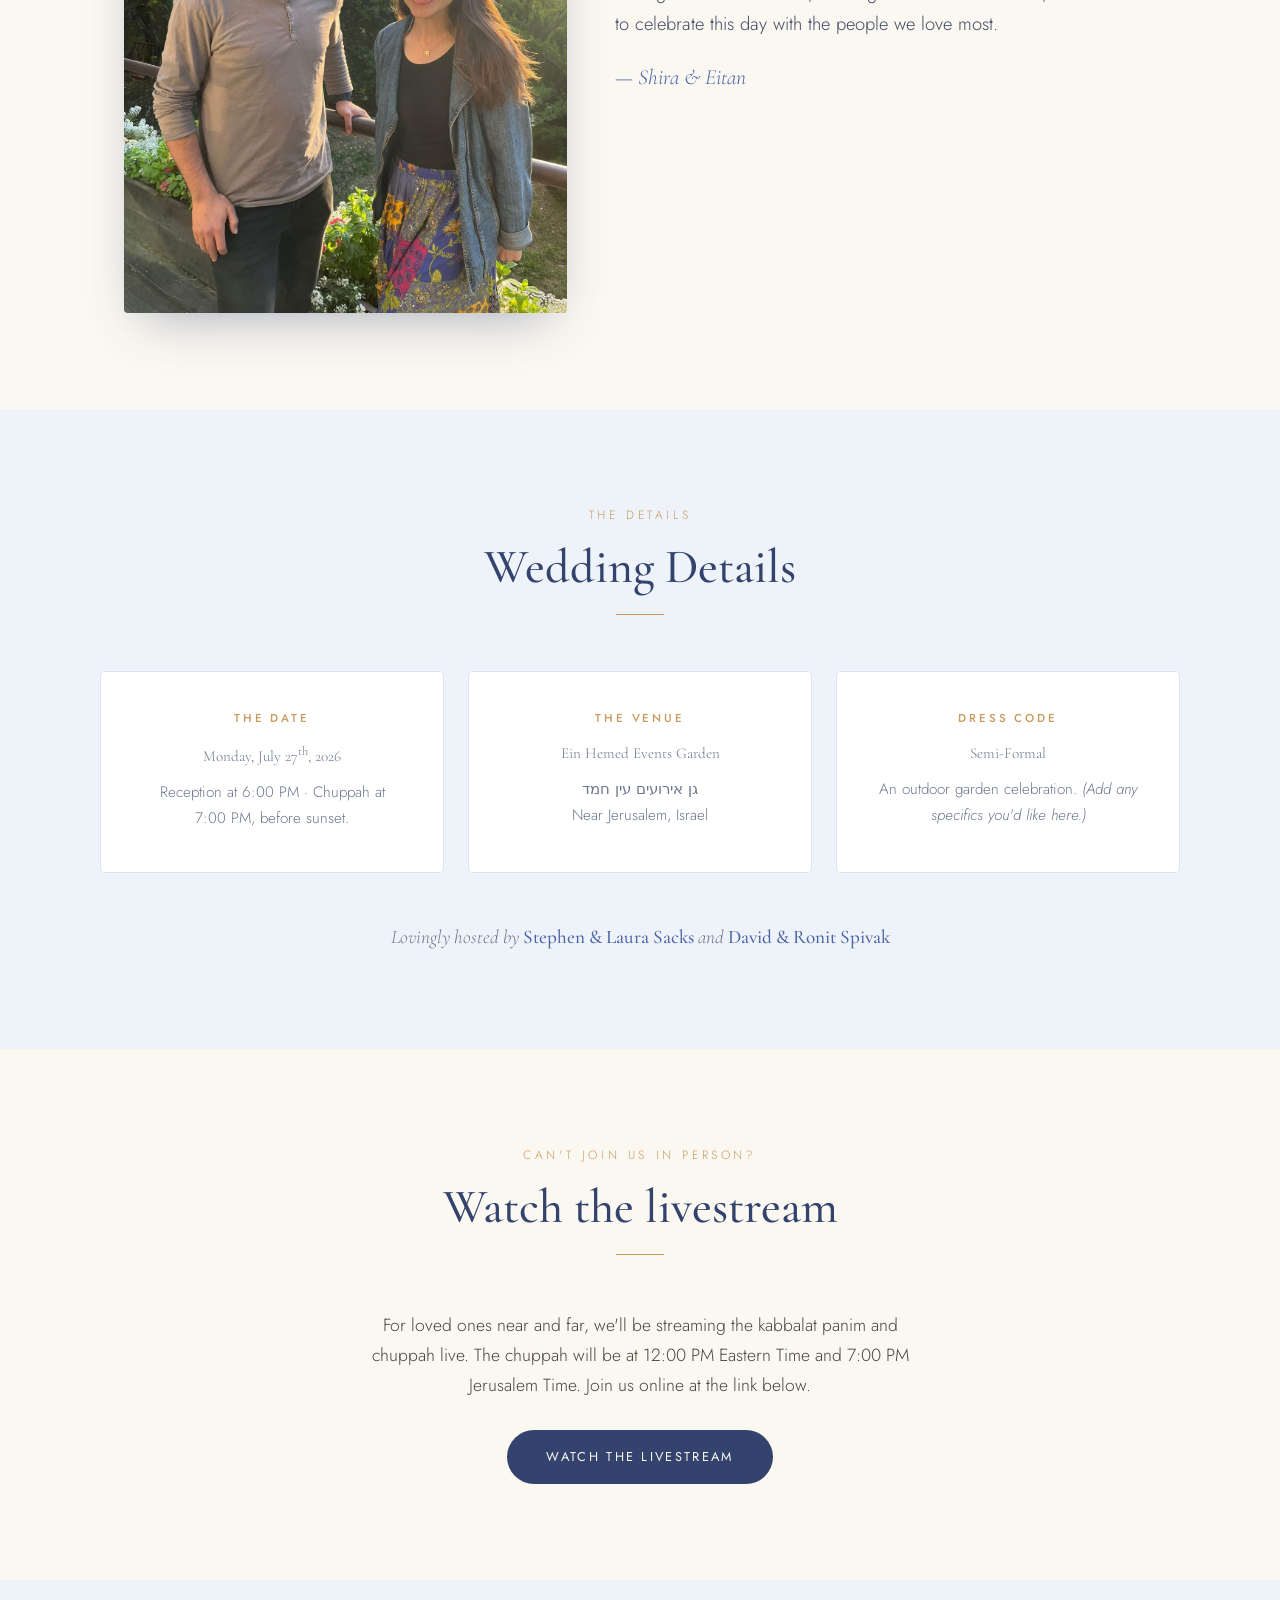
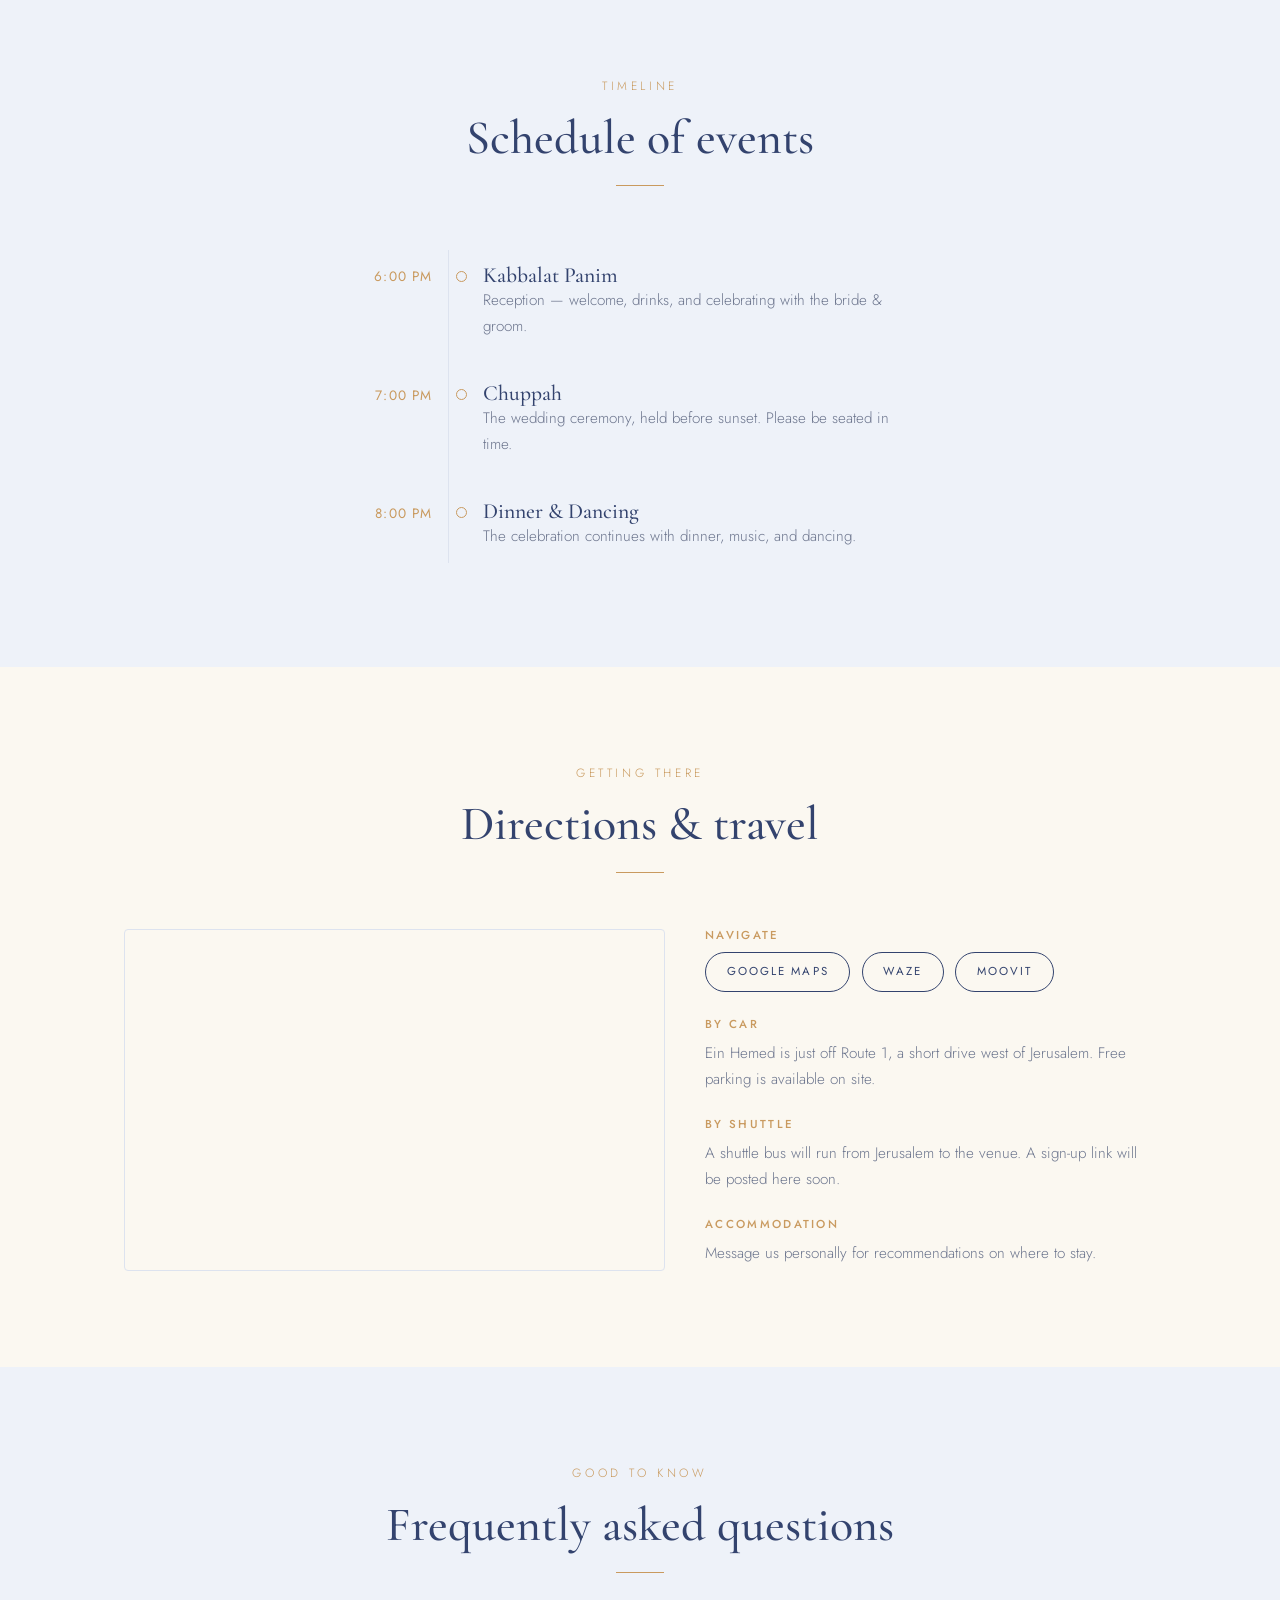
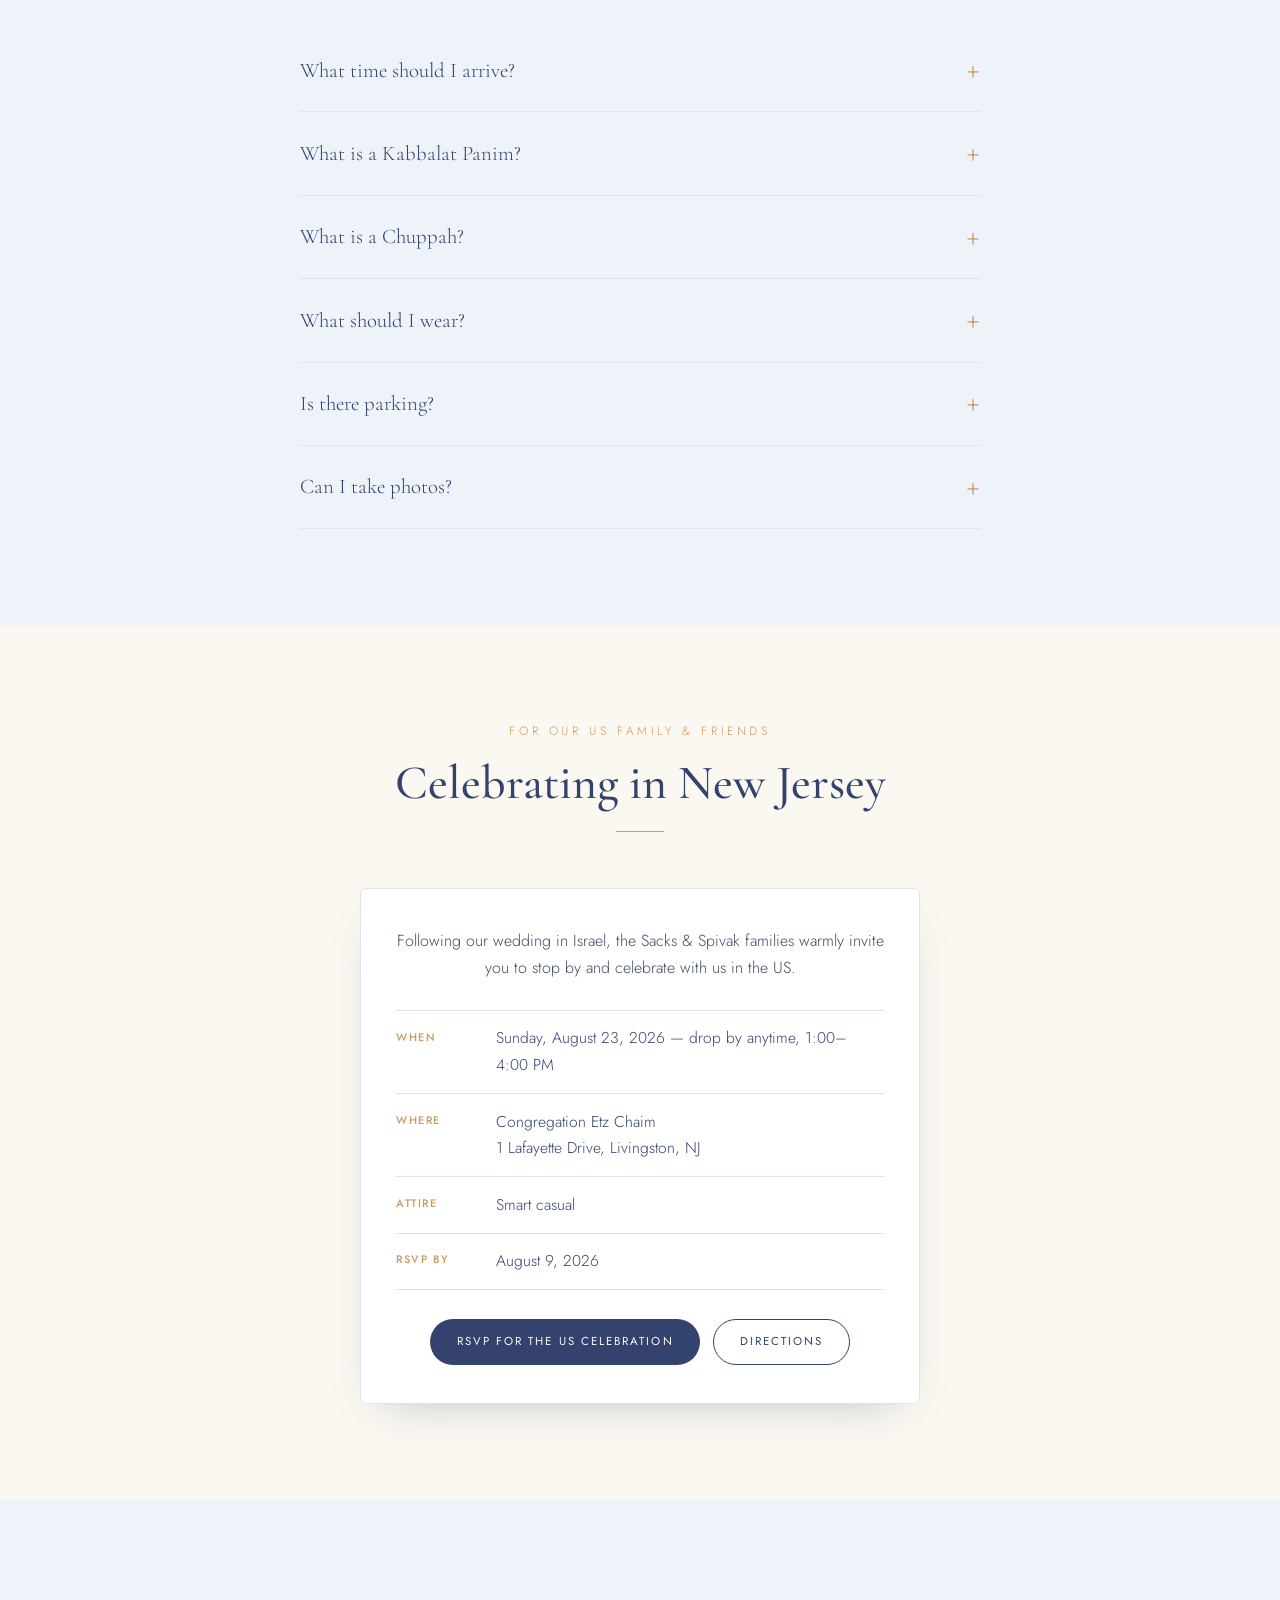
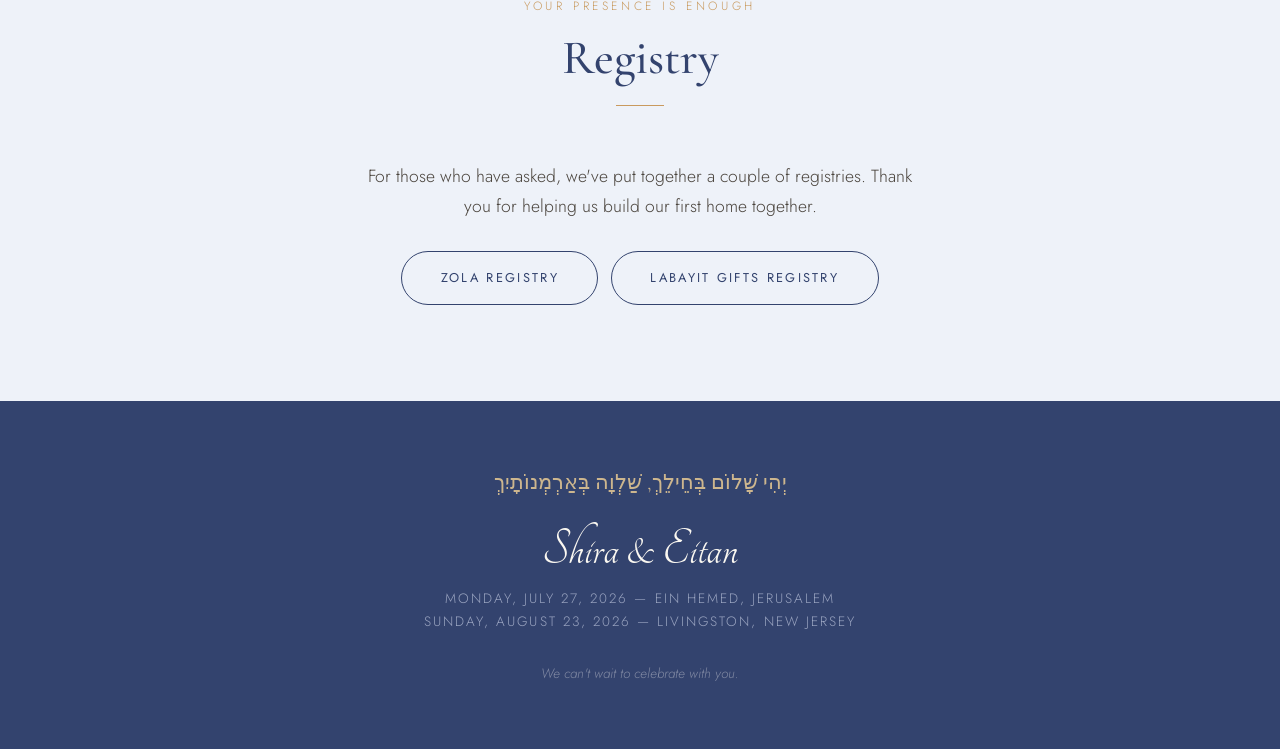
==== commit 170b44bb: "FAQ + shuttle wording updates; switch Pages to GitHub Actions deploy Co-Authored-By: Claude Opus 4.8" ====
--- a/index.html
+++ b/index.html
@@ -187,7 +187,7 @@
         </div>
         <h3>By Car</h3>
         <p>Ein Hemed is just off Route 1, a short drive west of Jerusalem. Free parking is available on site.</p>
-        <h3>Shuttle Bus</h3>
+        <h3>By Shuttle</h3>
         <p>A shuttle bus will run from Jerusalem to the venue. A sign-up link will be posted here soon.</p>
         <h3>Accommodation</h3>
         <p>Message us personally for recommendations on where to stay.</p>
@@ -204,7 +204,7 @@
     <div class="faq reveal">
       <details class="faq__item">
         <summary>What time should I arrive?</summary>
-        <p>Please arrive by 6:00&nbsp;PM for the Kabbalat Panim. The Chuppah begins at 7:00&nbsp;PM and, as it's held before sunset, we'll be starting on time.</p>
+        <p>We recommend arriving by 6:15&nbsp;PM for the Kabbalat Panim. Heads up — there's often traffic on the way to Ein Chemed. The Chuppah begins at 7:00&nbsp;PM and, as it's held before sunset, we'll be starting on time.</p>
       </details>
       <details class="faq__item">
         <summary>What is a Kabbalat Panim?</summary>
@@ -224,7 +224,7 @@
       </details>
       <details class="faq__item">
         <summary>Can I take photos?</summary>
-        <p>We'd love that! <em>(Add a note here if you'd prefer an unplugged ceremony.)</em></p>
+        <p>We'd love that! And if you prefer to be unplugged, we'll also share photos following the ceremony.</p>
       </details>
     </div>
   </section>
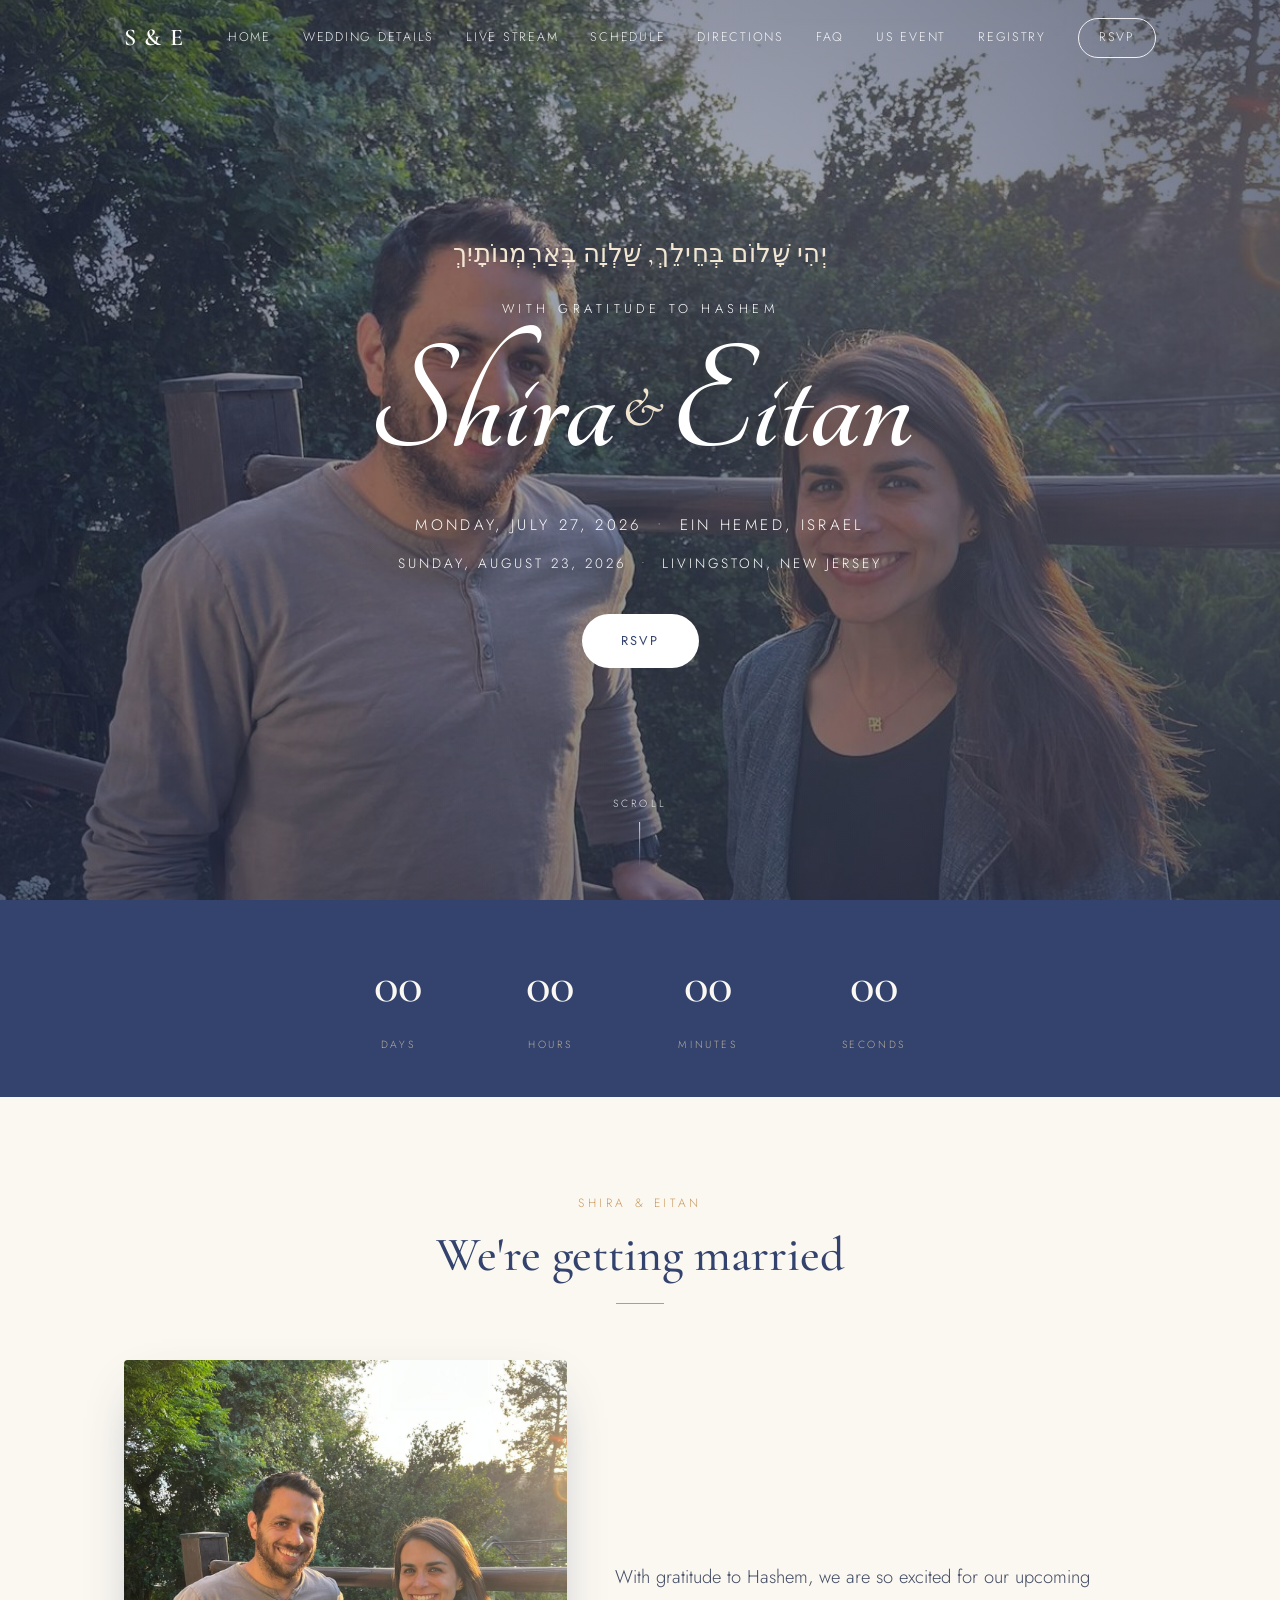
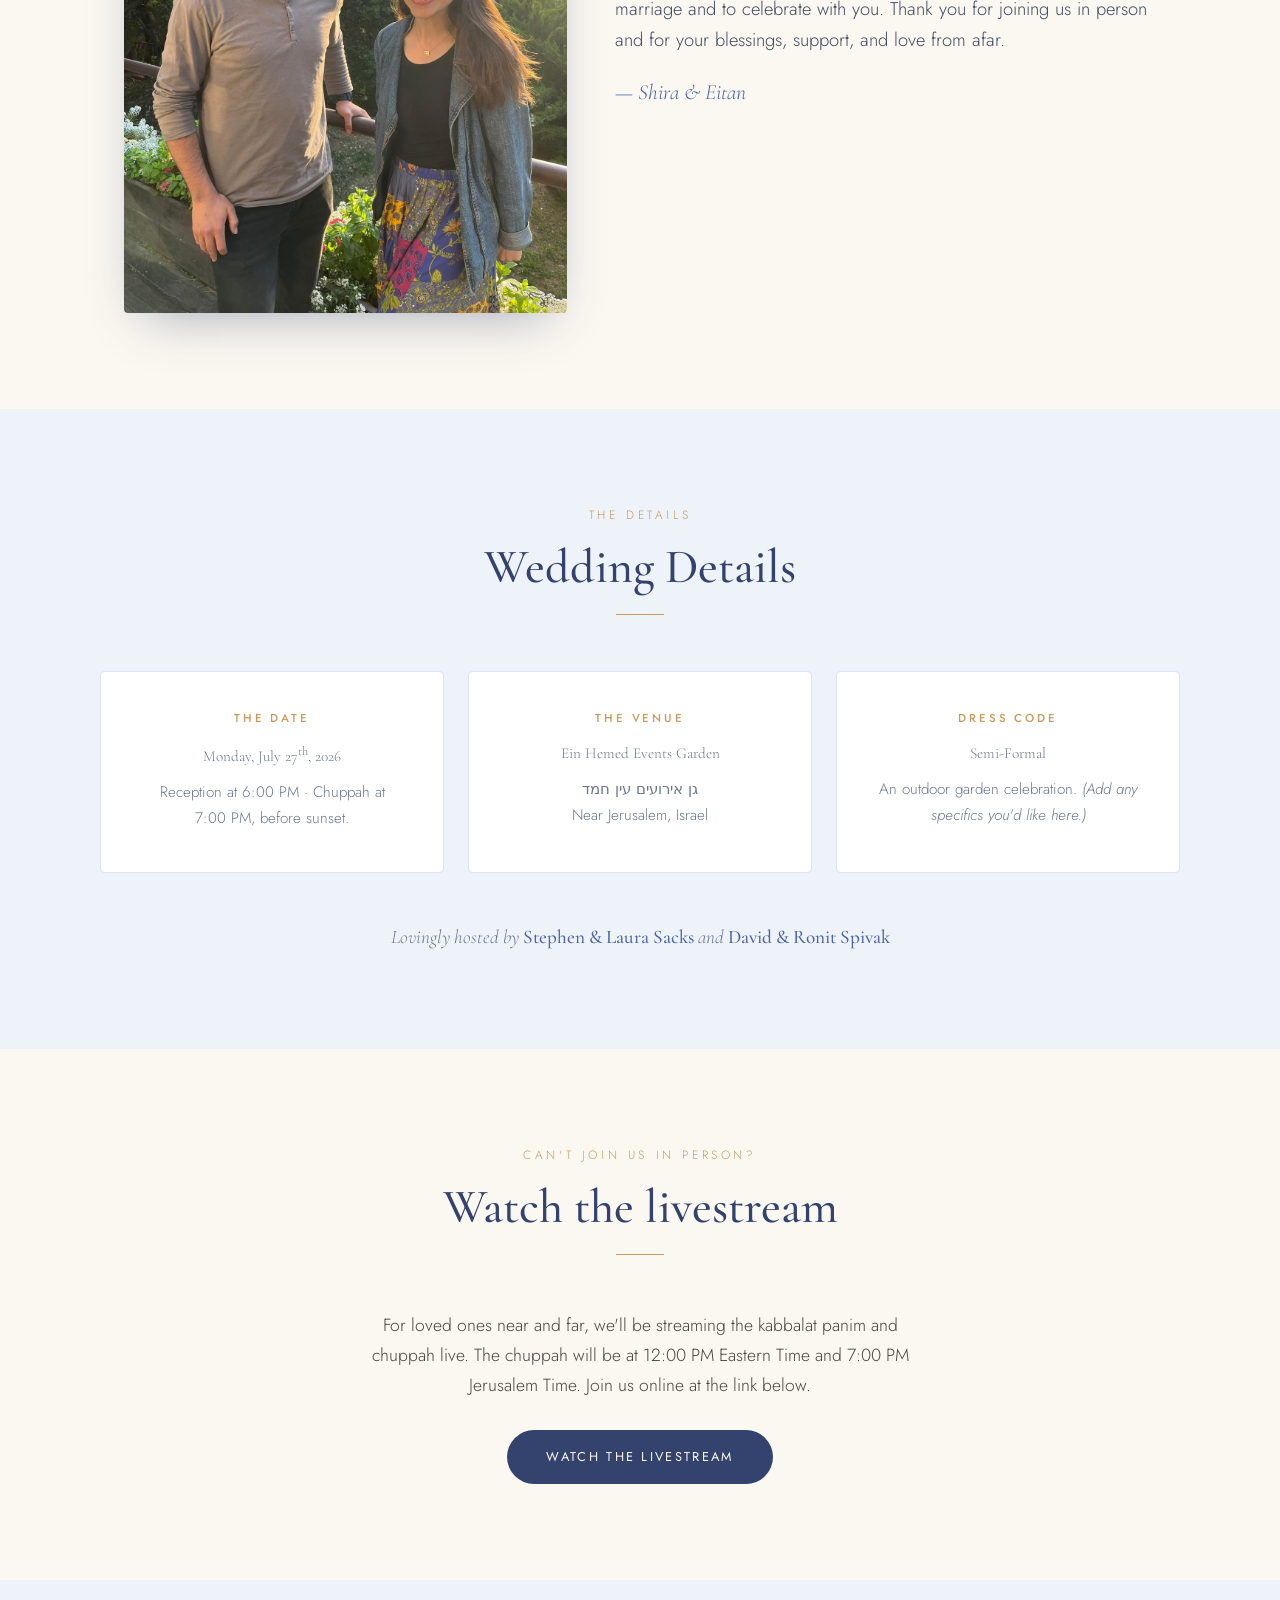
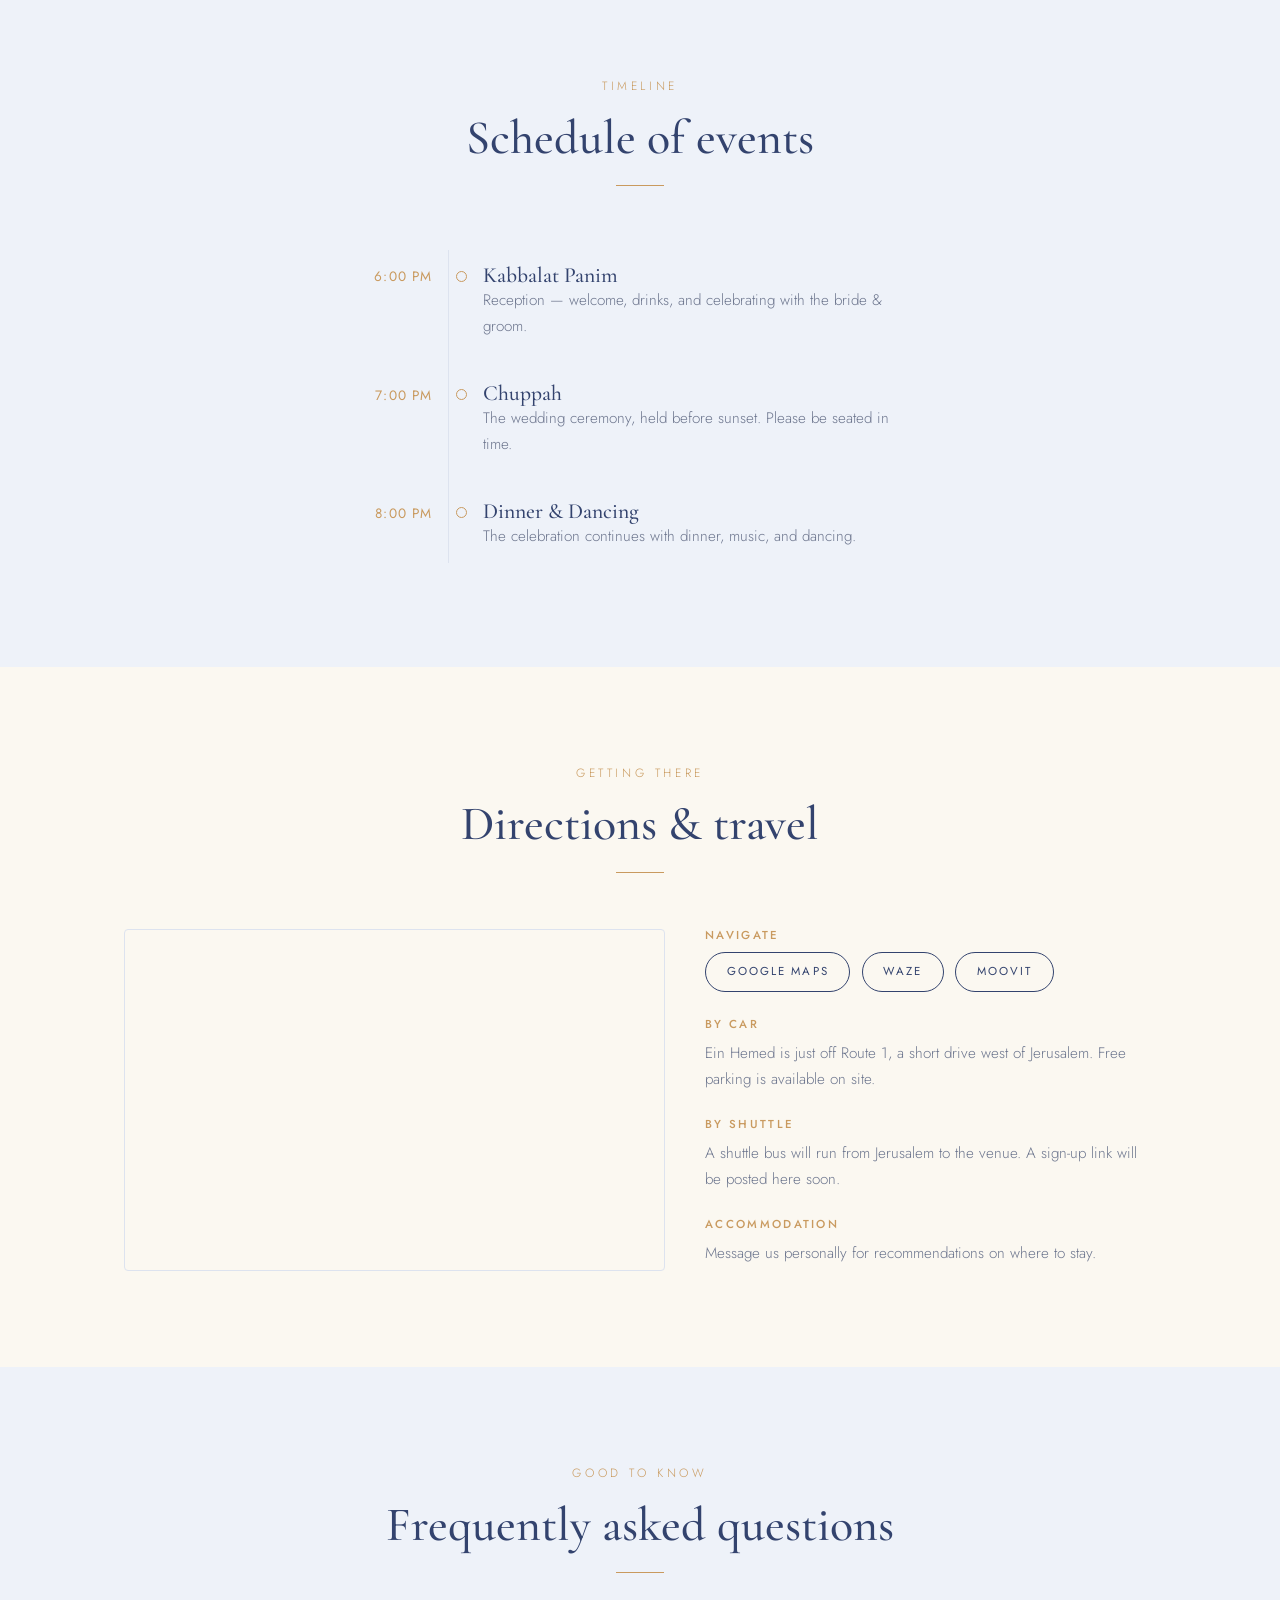
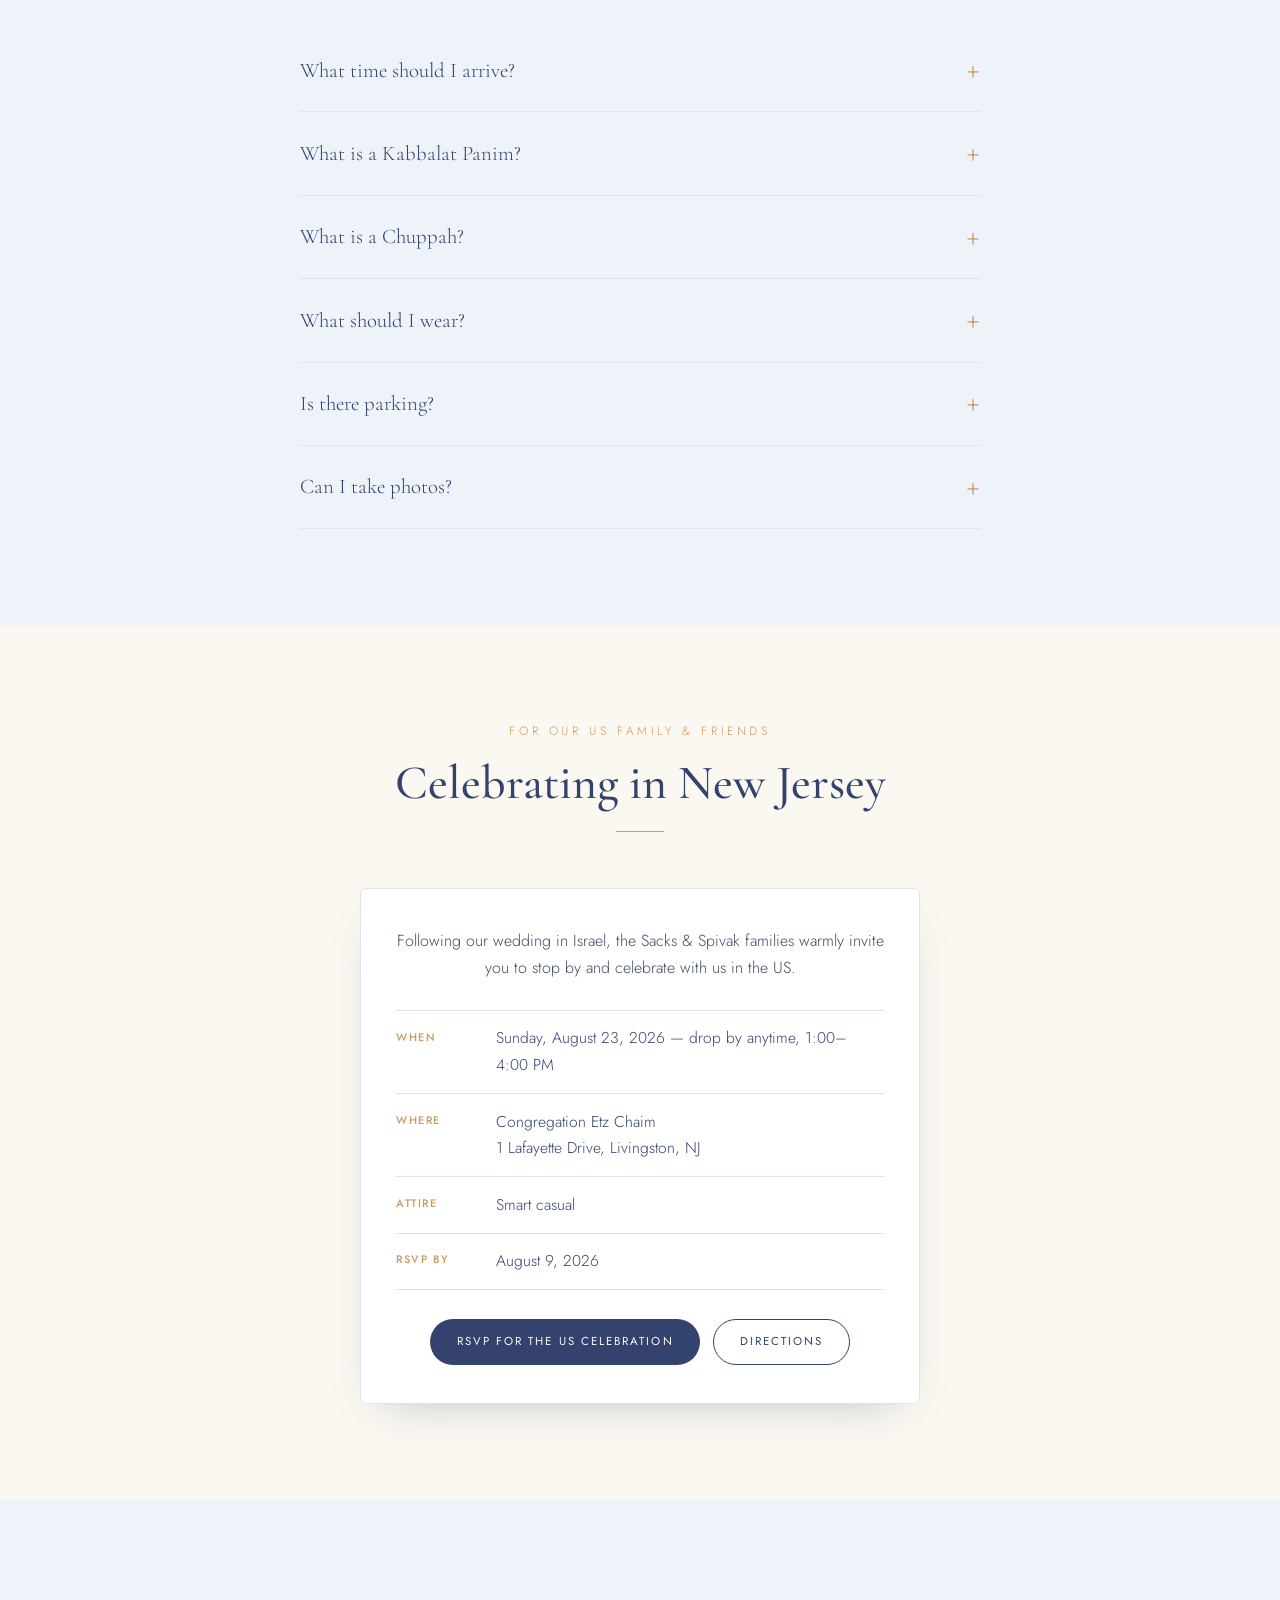
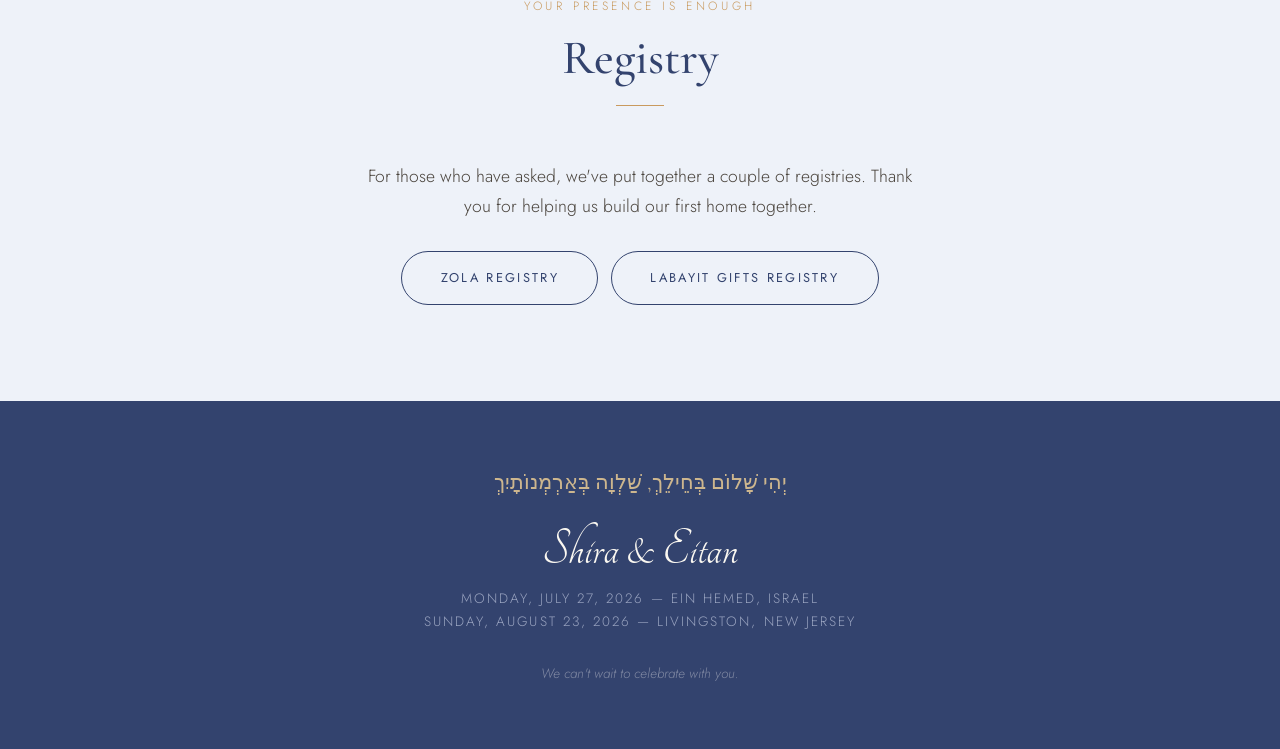
==== commit 09168163: "Add couple's message; standardize Ein Hemed; use 'Ein Hemed, Israel' Co-Authored-By: Claude Opus 4.8" ====
--- a/index.html
+++ b/index.html
@@ -52,7 +52,7 @@
       <p class="hero__meta reveal">
         <span>Monday, July 27, 2026</span>
         <span class="hero__dot">•</span>
-        <span>Ein Hemed, Jerusalem</span>
+        <span>Ein Hemed, Israel</span>
       </p>
       <p class="hero__meta hero__meta--second reveal">
         <span>Sunday, August 23, 2026</span>
@@ -89,8 +89,9 @@
       </div>
       <div class="story__body reveal">
         <p>
-          With gratitude to Hashem, and together with our families, we can't wait to
-          celebrate this day with the people we love most.
+          With gratitude to Hashem, we are so excited for our upcoming marriage and
+          to celebrate with you. Thank you for joining us in person and for your
+          blessings, support, and love from afar.
         </p>
         <p class="story__sig">— Shira &amp; Eitan</p>
       </div>
@@ -204,7 +205,7 @@
     <div class="faq reveal">
       <details class="faq__item">
         <summary>What time should I arrive?</summary>
-        <p>We recommend arriving by 6:15&nbsp;PM for the Kabbalat Panim. Heads up — there's often traffic on the way to Ein Chemed. The Chuppah begins at 7:00&nbsp;PM and, as it's held before sunset, we'll be starting on time.</p>
+        <p>We recommend arriving by 6:15&nbsp;PM for the Kabbalat Panim. Heads up — there's often traffic on the way to Ein Hemed. The Chuppah begins at 7:00&nbsp;PM and, as it's held before sunset, we'll be starting on time.</p>
       </details>
       <details class="faq__item">
         <summary>What is a Kabbalat Panim?</summary>
@@ -275,7 +276,7 @@
   <footer class="footer">
     <p class="footer__hebrew" lang="he">יְהִי שָׁלוֹם בְּחֵילֵךְ, שַׁלְוָה בְּאַרְמְנוֹתָיִךְ</p>
     <p class="footer__names">Shira &amp; Eitan</p>
-    <p class="footer__date">Monday, July 27, 2026 — Ein Hemed, Jerusalem</p>
+    <p class="footer__date">Monday, July 27, 2026 — Ein Hemed, Israel</p>
     <p class="footer__date">Sunday, August 23, 2026 — Livingston, New Jersey</p>
     <p class="footer__made">We can't wait to celebrate with you.</p>
   </footer>
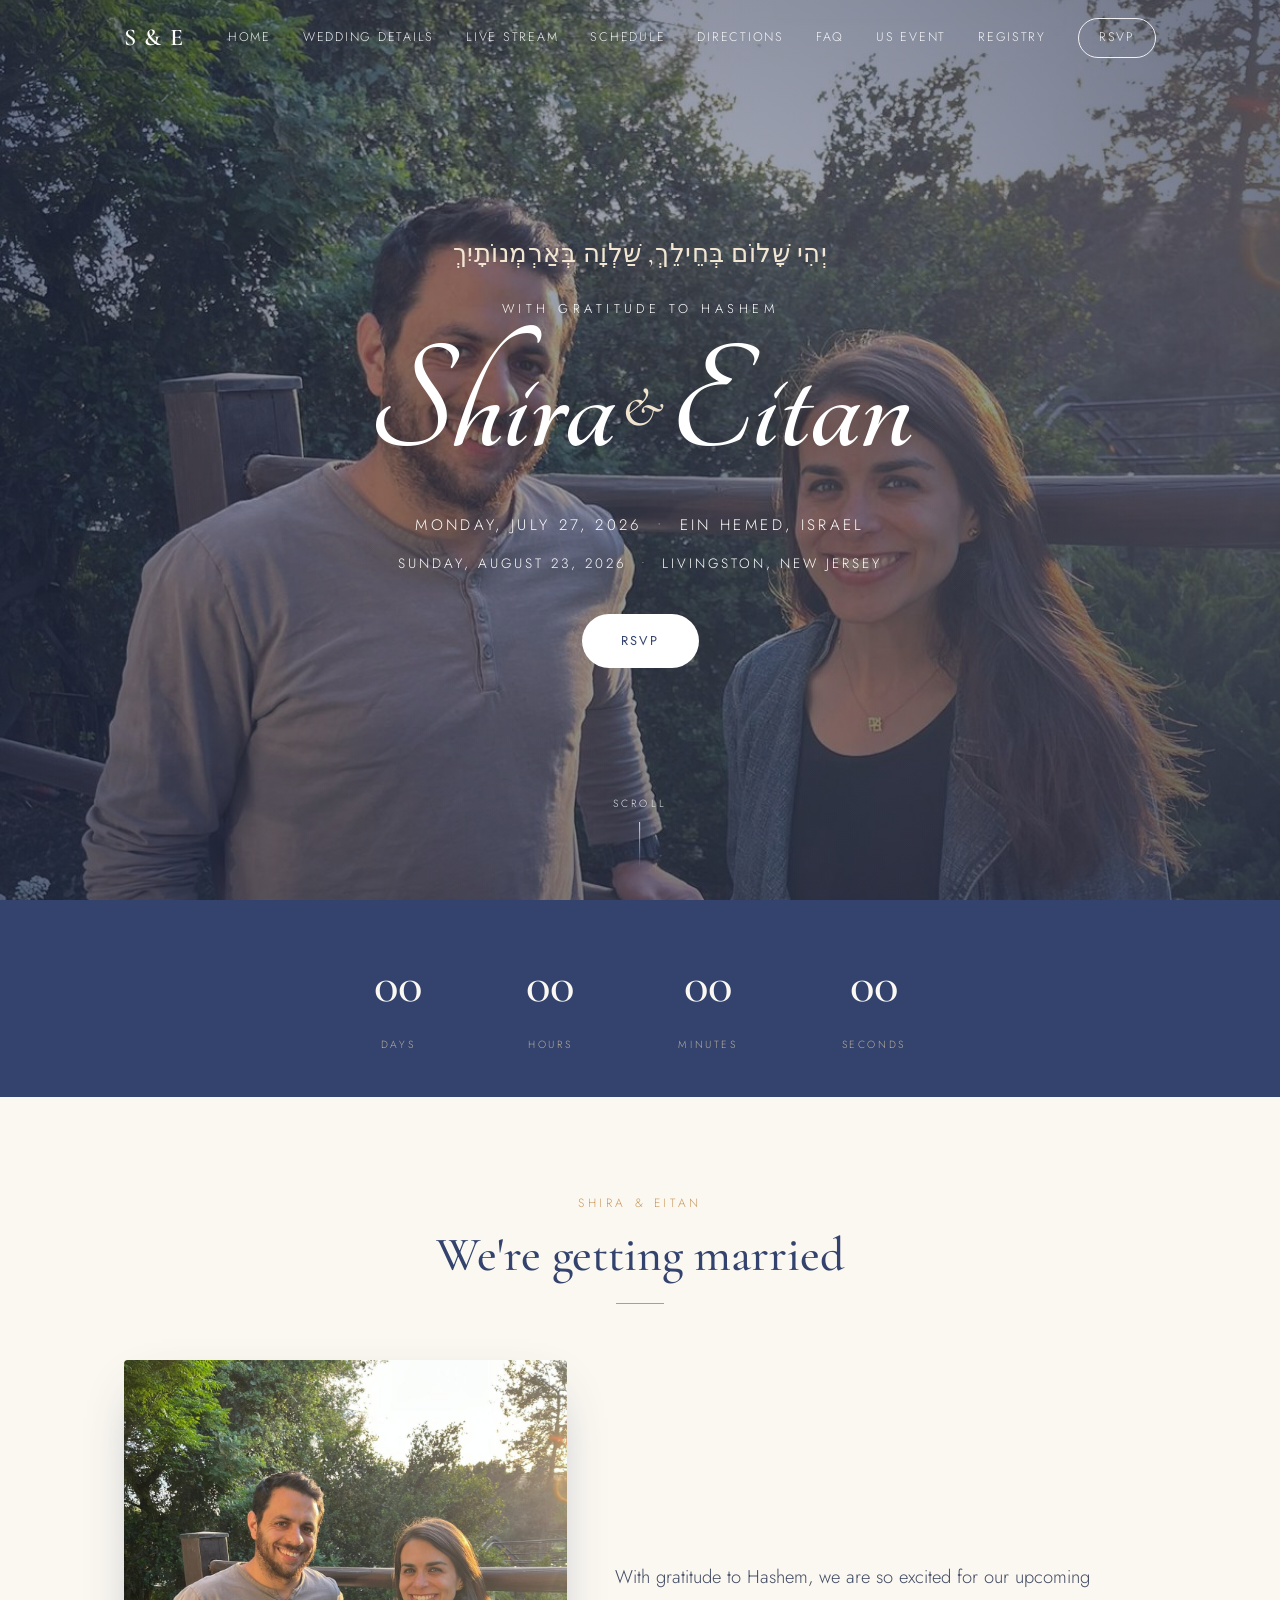
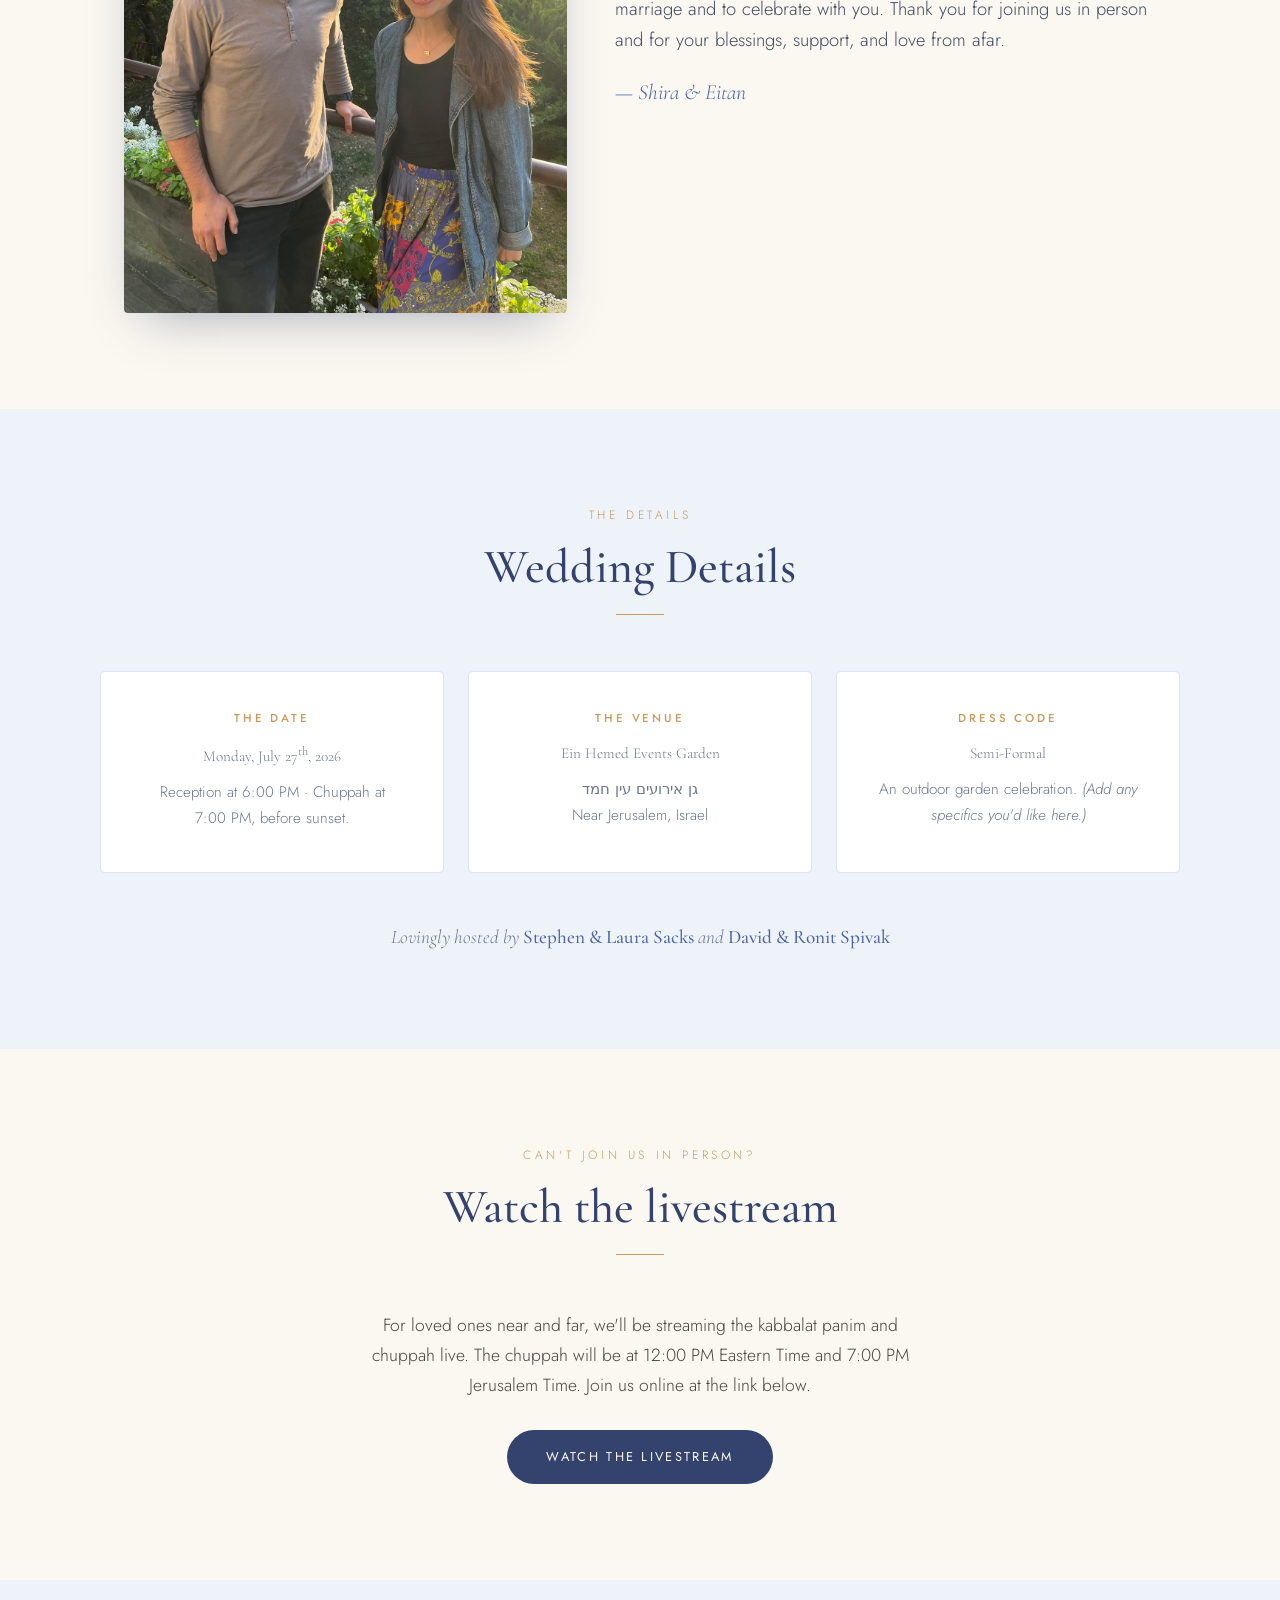
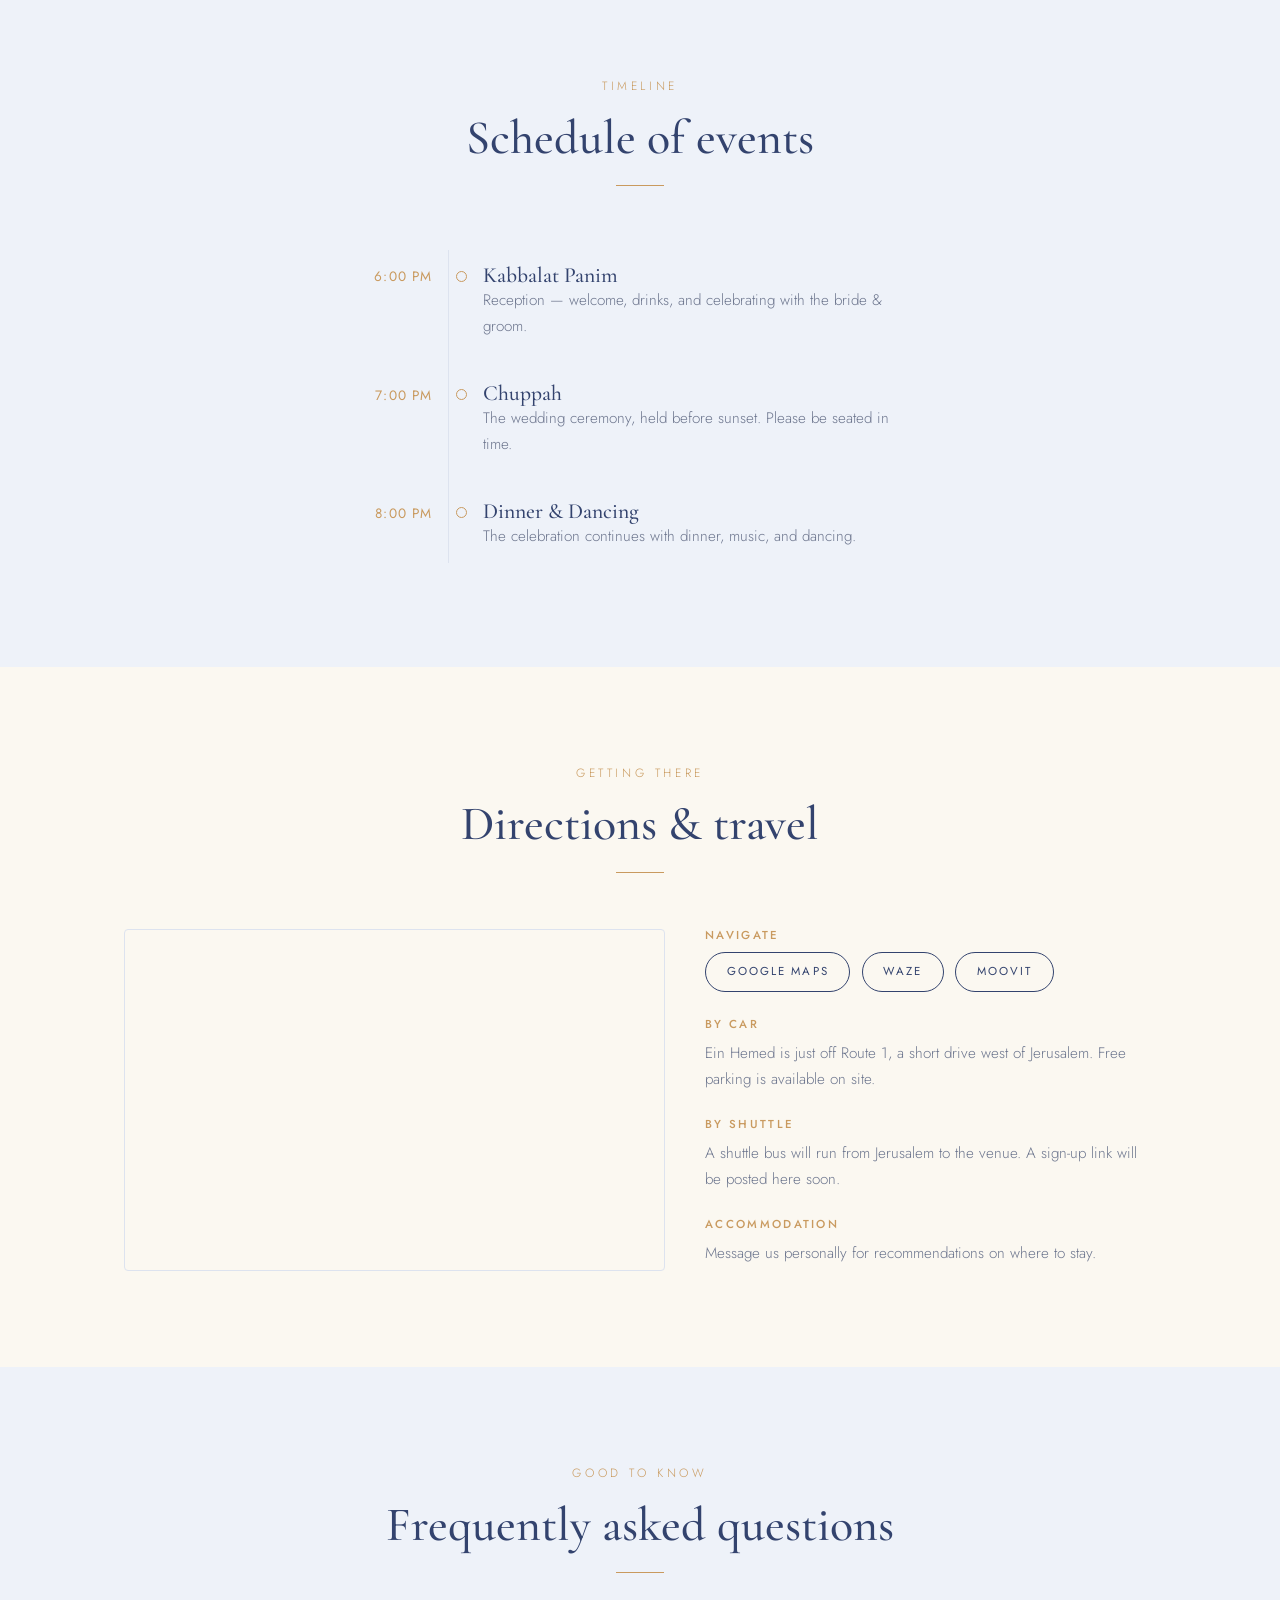
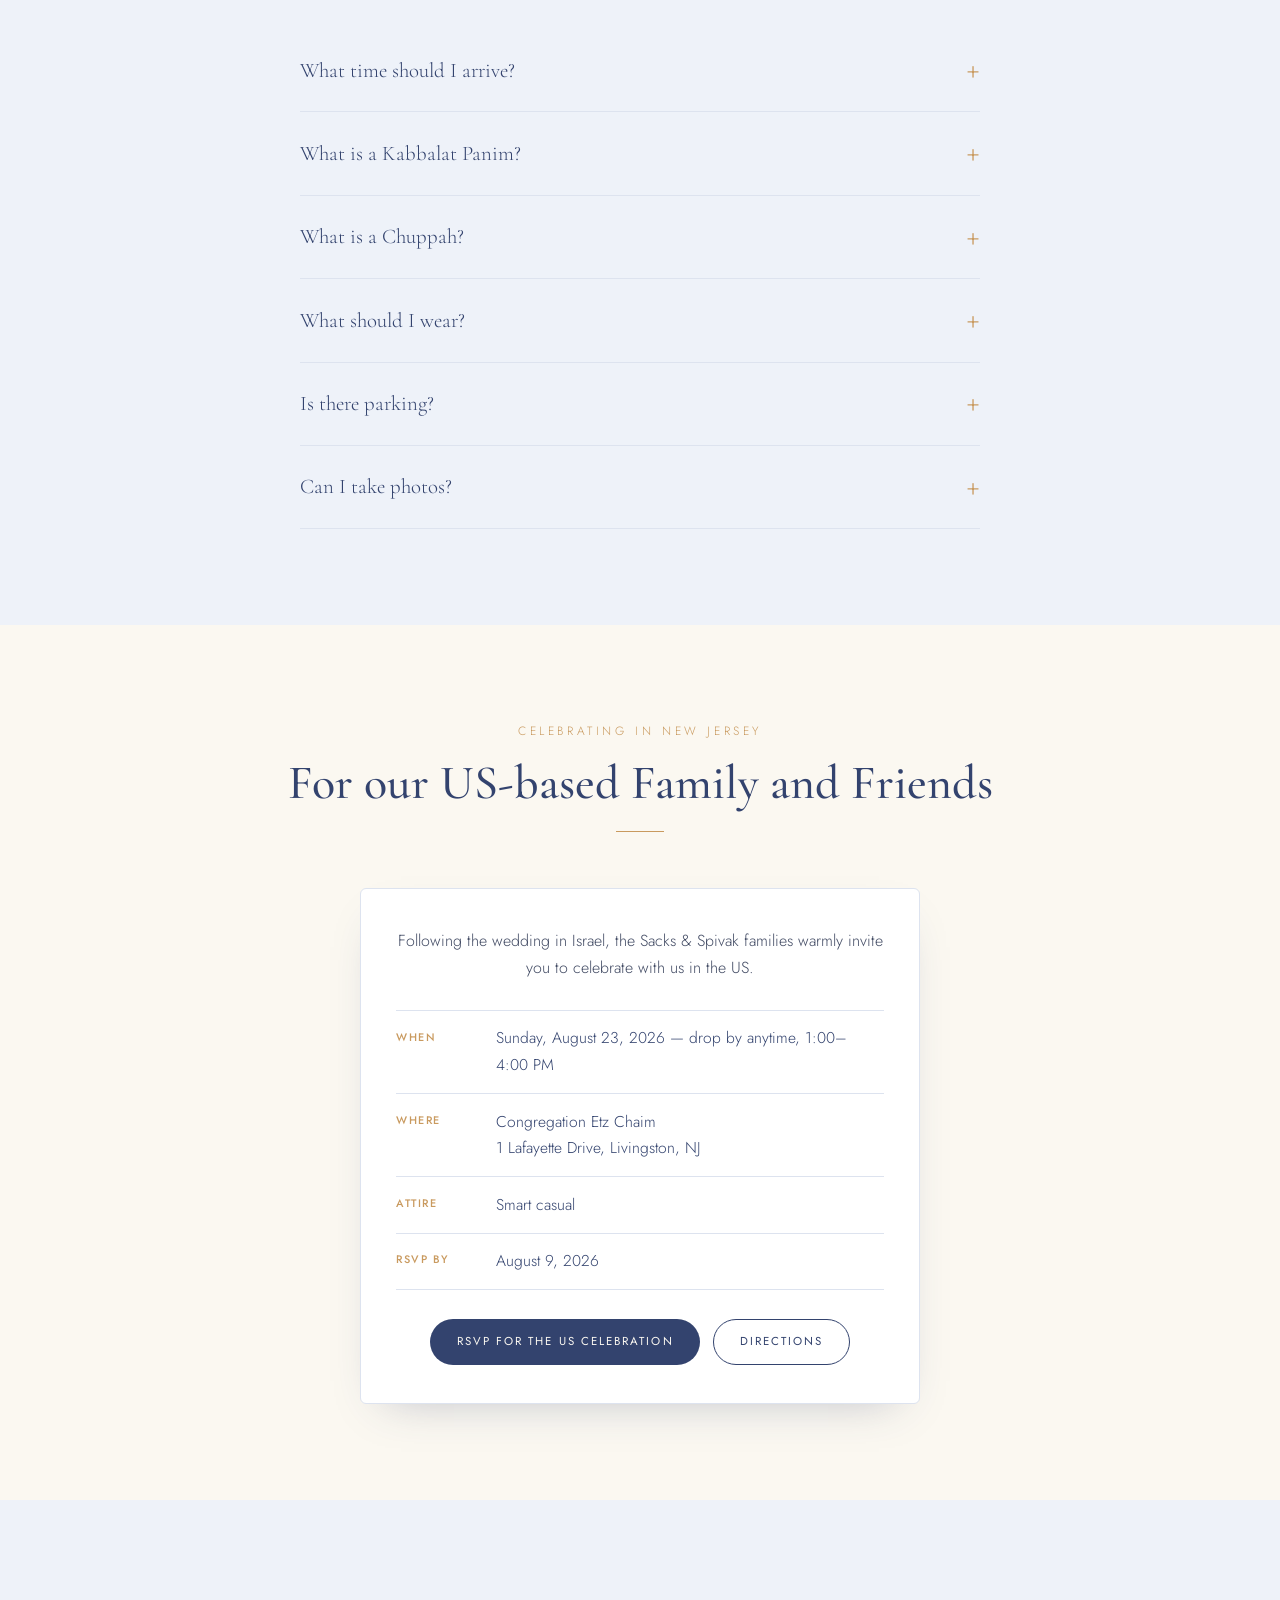
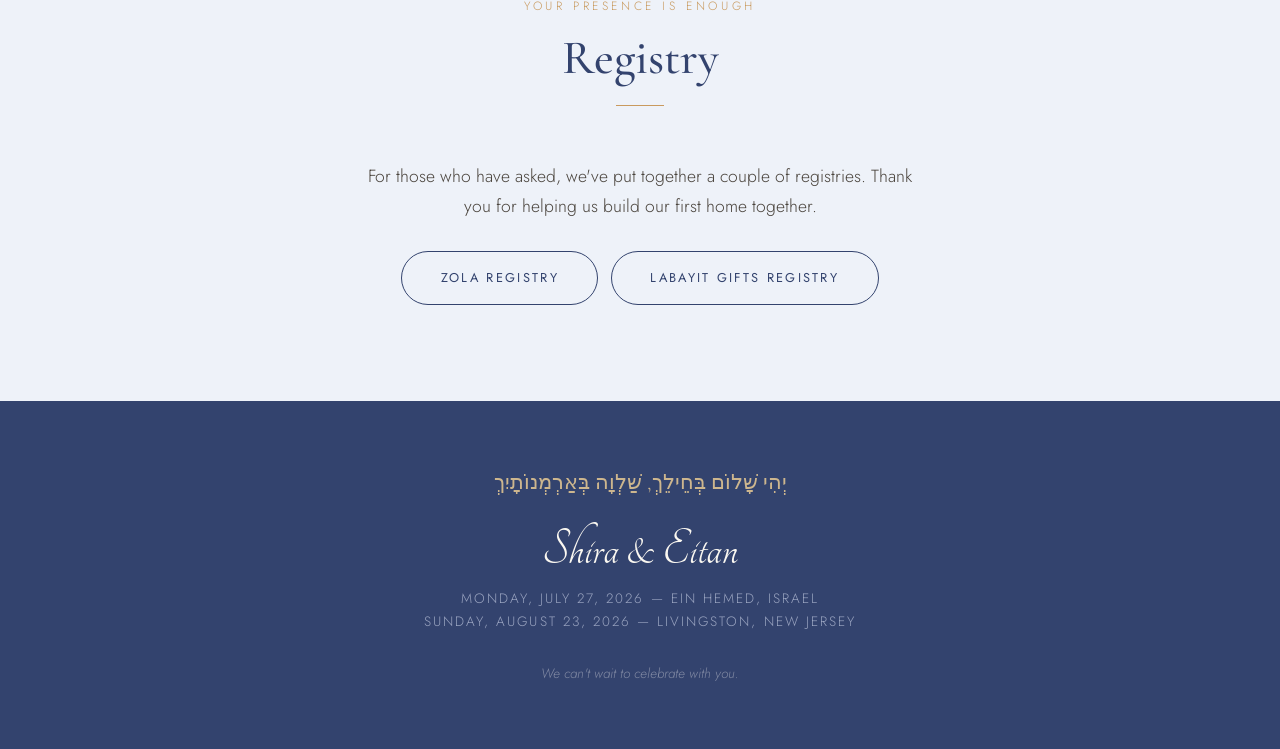
==== commit edc3a7ac: "Update US event title and intro text Co-Authored-By: Claude Opus 4.8 <noreply@anthropic.com> Claude-" ====
--- a/index.html
+++ b/index.html
@@ -217,7 +217,7 @@
       </details>
       <details class="faq__item">
         <summary>What should I wear?</summary>
-        <p>Semi-formal attire. Keep in mind it's an outdoor garden venue — you may want comfortable footwear for grass and garden paths.</p>
+        <p>Semi-formal attire. Keep in mind it gets chilly at night in the Jerusalem hills, so you may want to bring a sweater. Also, since it's an outdoor garden venue, you may want comfortable footwear for grass and garden paths.</p>
       </details>
       <details class="faq__item">
         <summary>Is there parking?</summary>
@@ -233,13 +233,13 @@
   <!-- ============ US EVENT ============ -->
   <section class="section" id="us-event">
     <div class="section__head reveal">
-      <p class="section__eyebrow">For Our US Family &amp; Friends</p>
-      <h2 class="section__title">Celebrating in New Jersey</h2>
+      <p class="section__eyebrow">Celebrating in New Jersey</p>
+      <h2 class="section__title">For our US-based Family and Friends</h2>
     </div>
     <div class="us-card reveal">
       <p class="us-card__intro">
-        Following our wedding in Israel, the Sacks &amp; Spivak families warmly invite
-        you to stop by and celebrate with us in the US.
+        Following the wedding in Israel, the Sacks &amp; Spivak families warmly invite
+        you to celebrate with us in the US.
       </p>
       <div class="us-card__rows">
         <div class="us-row"><span class="us-row__k">When</span><span class="us-row__v">Sunday, August 23, 2026 — drop by anytime, 1:00–4:00&nbsp;PM</span></div>
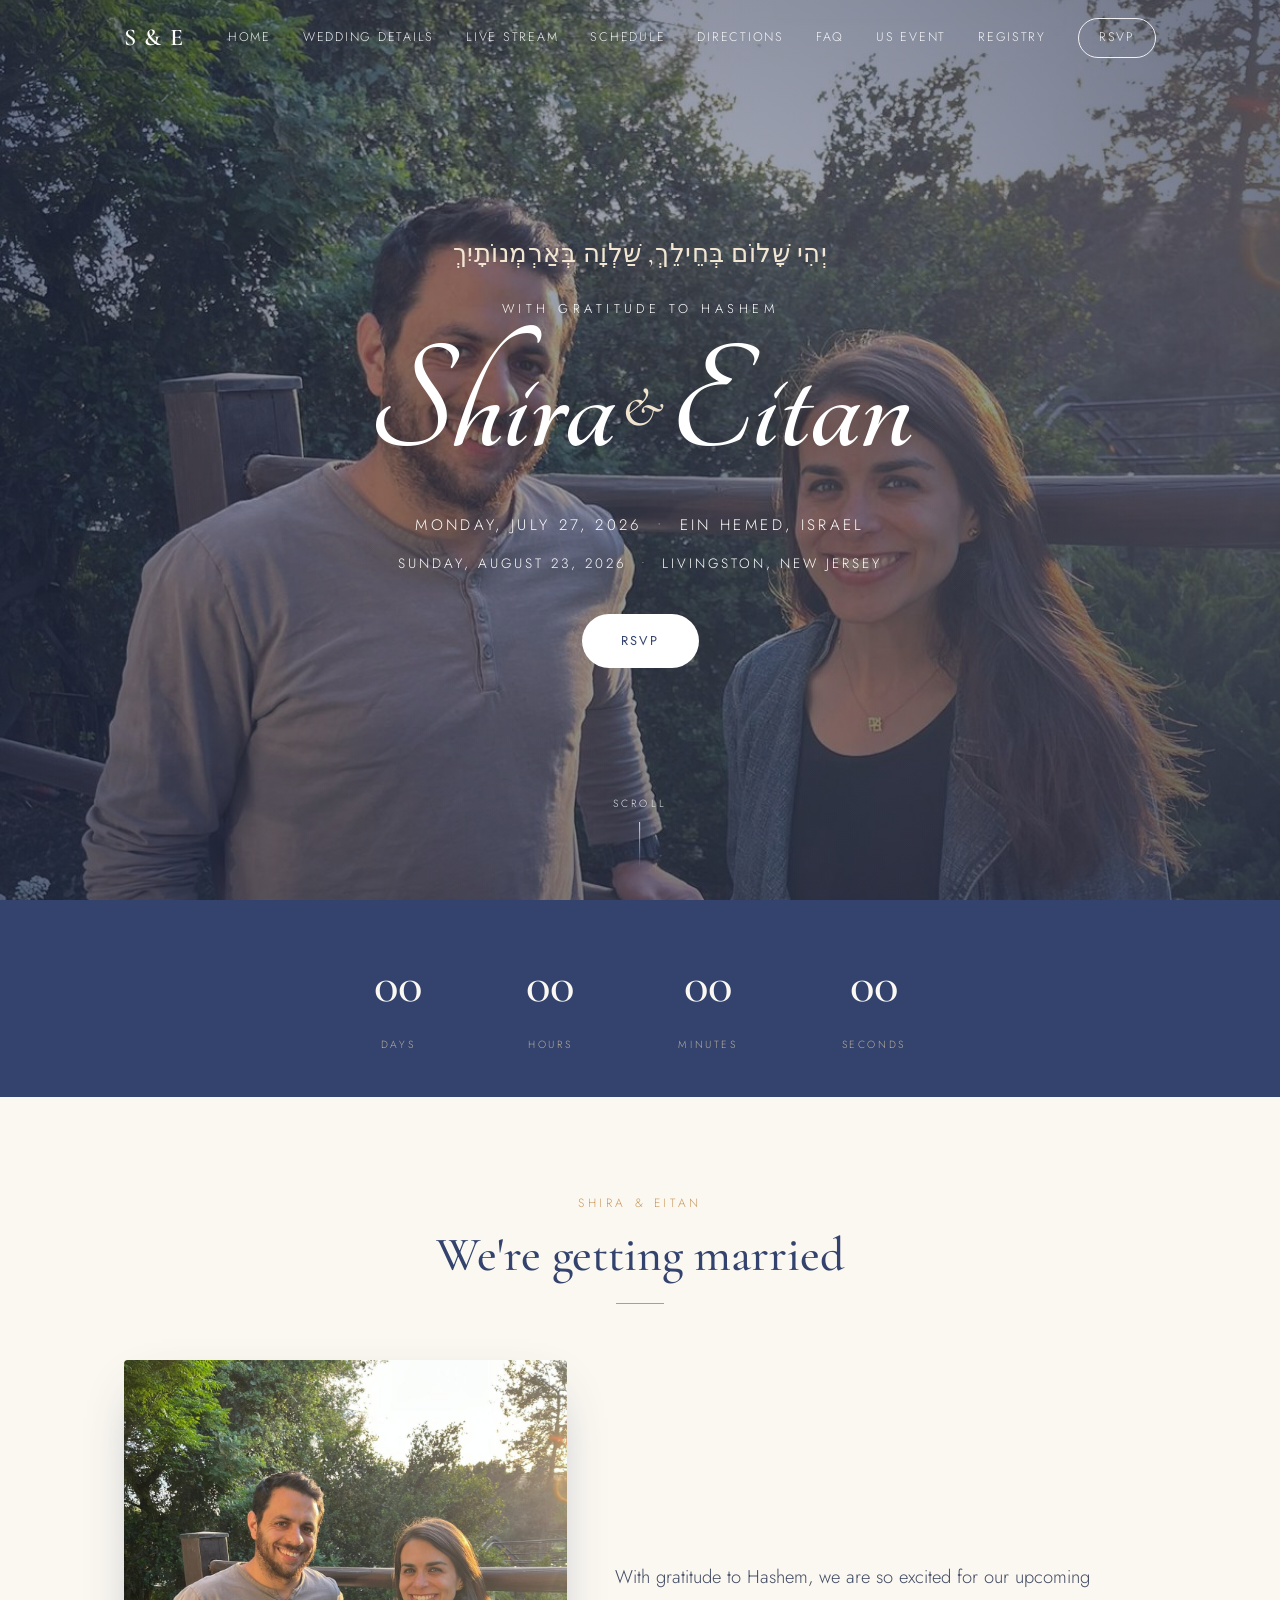
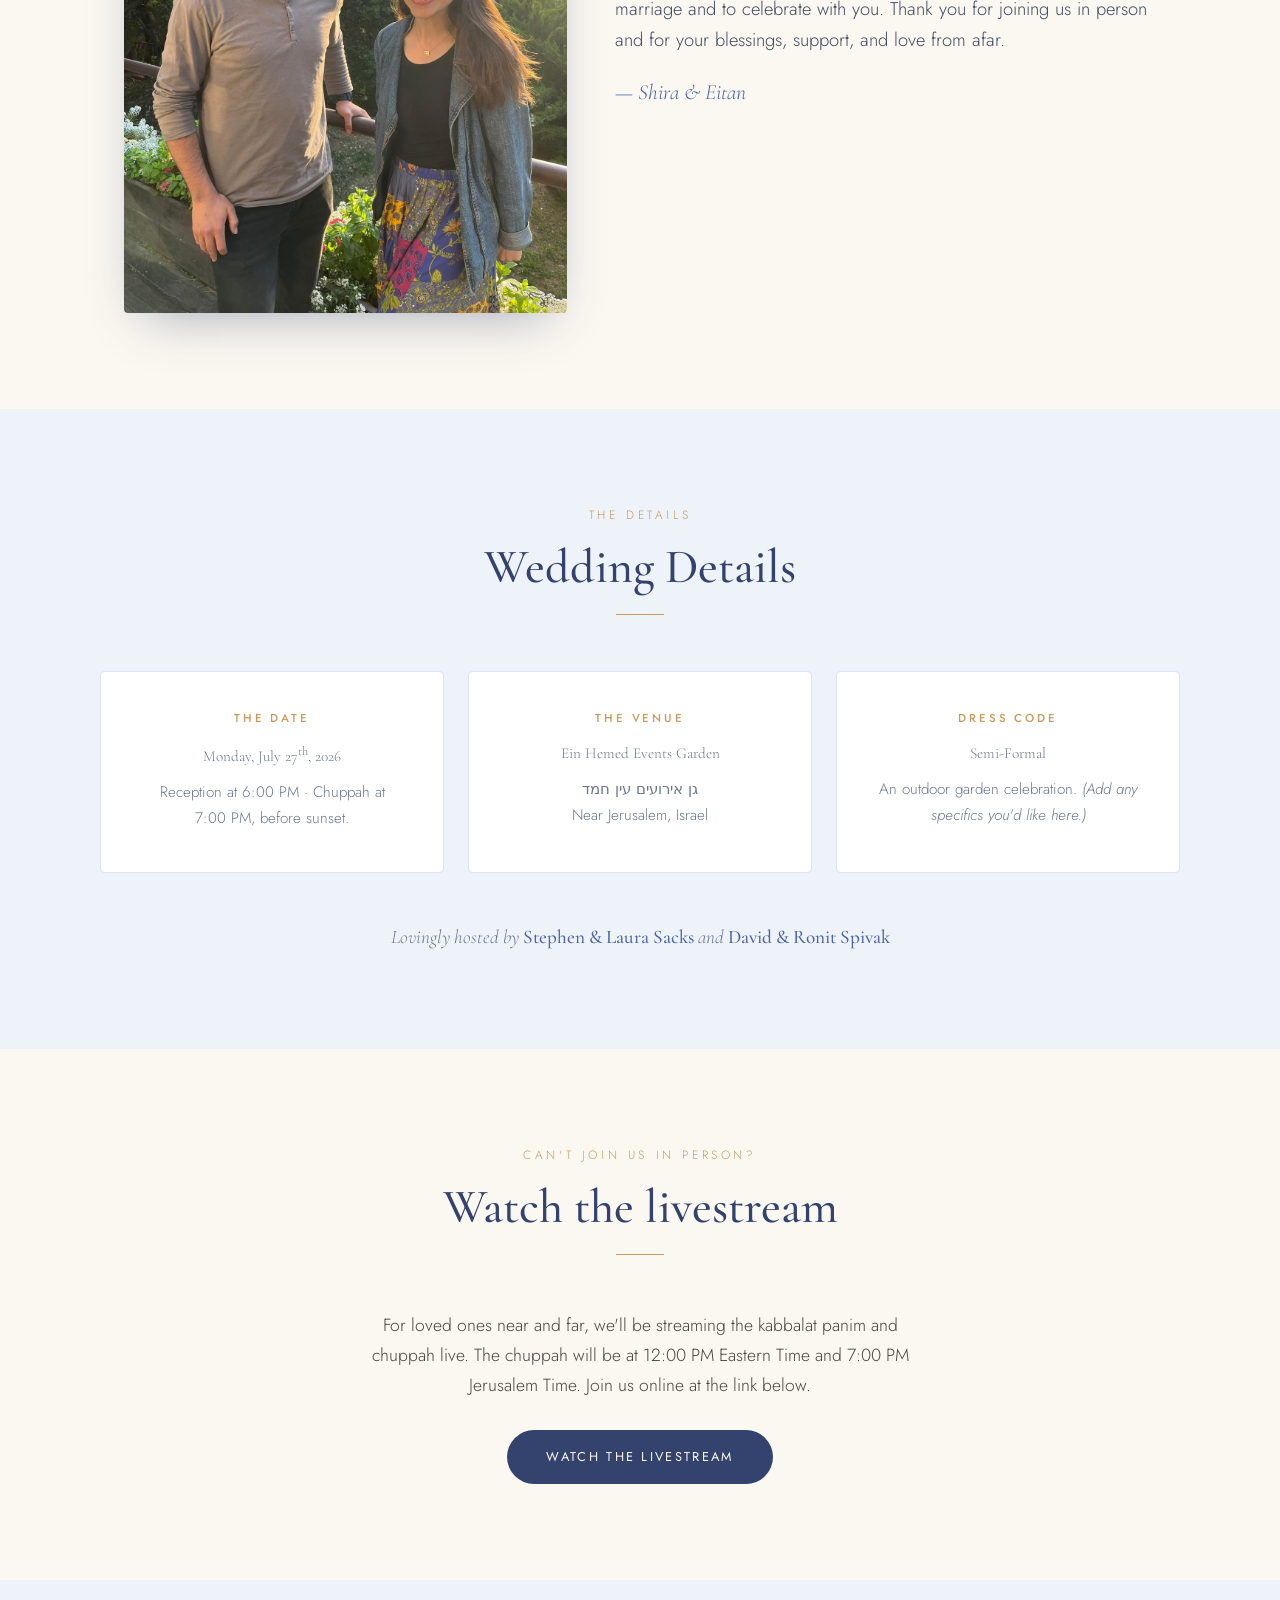
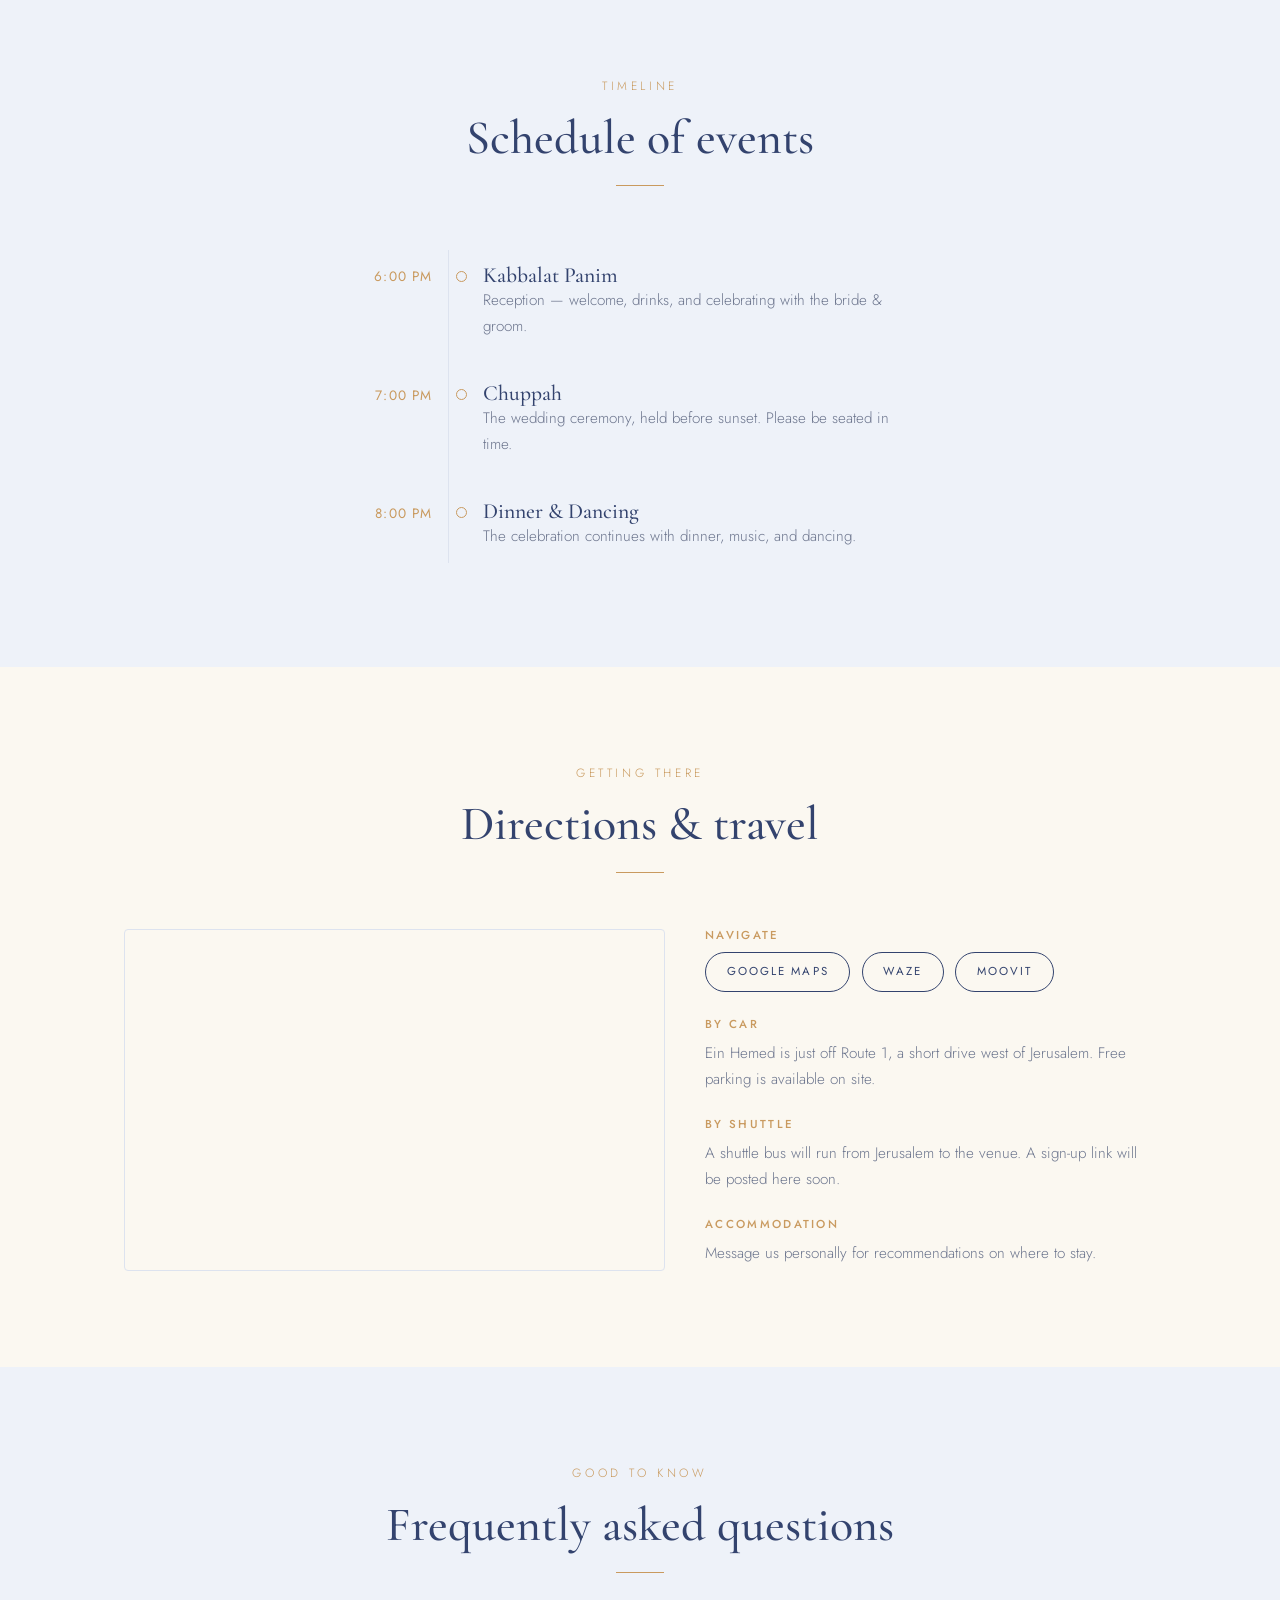
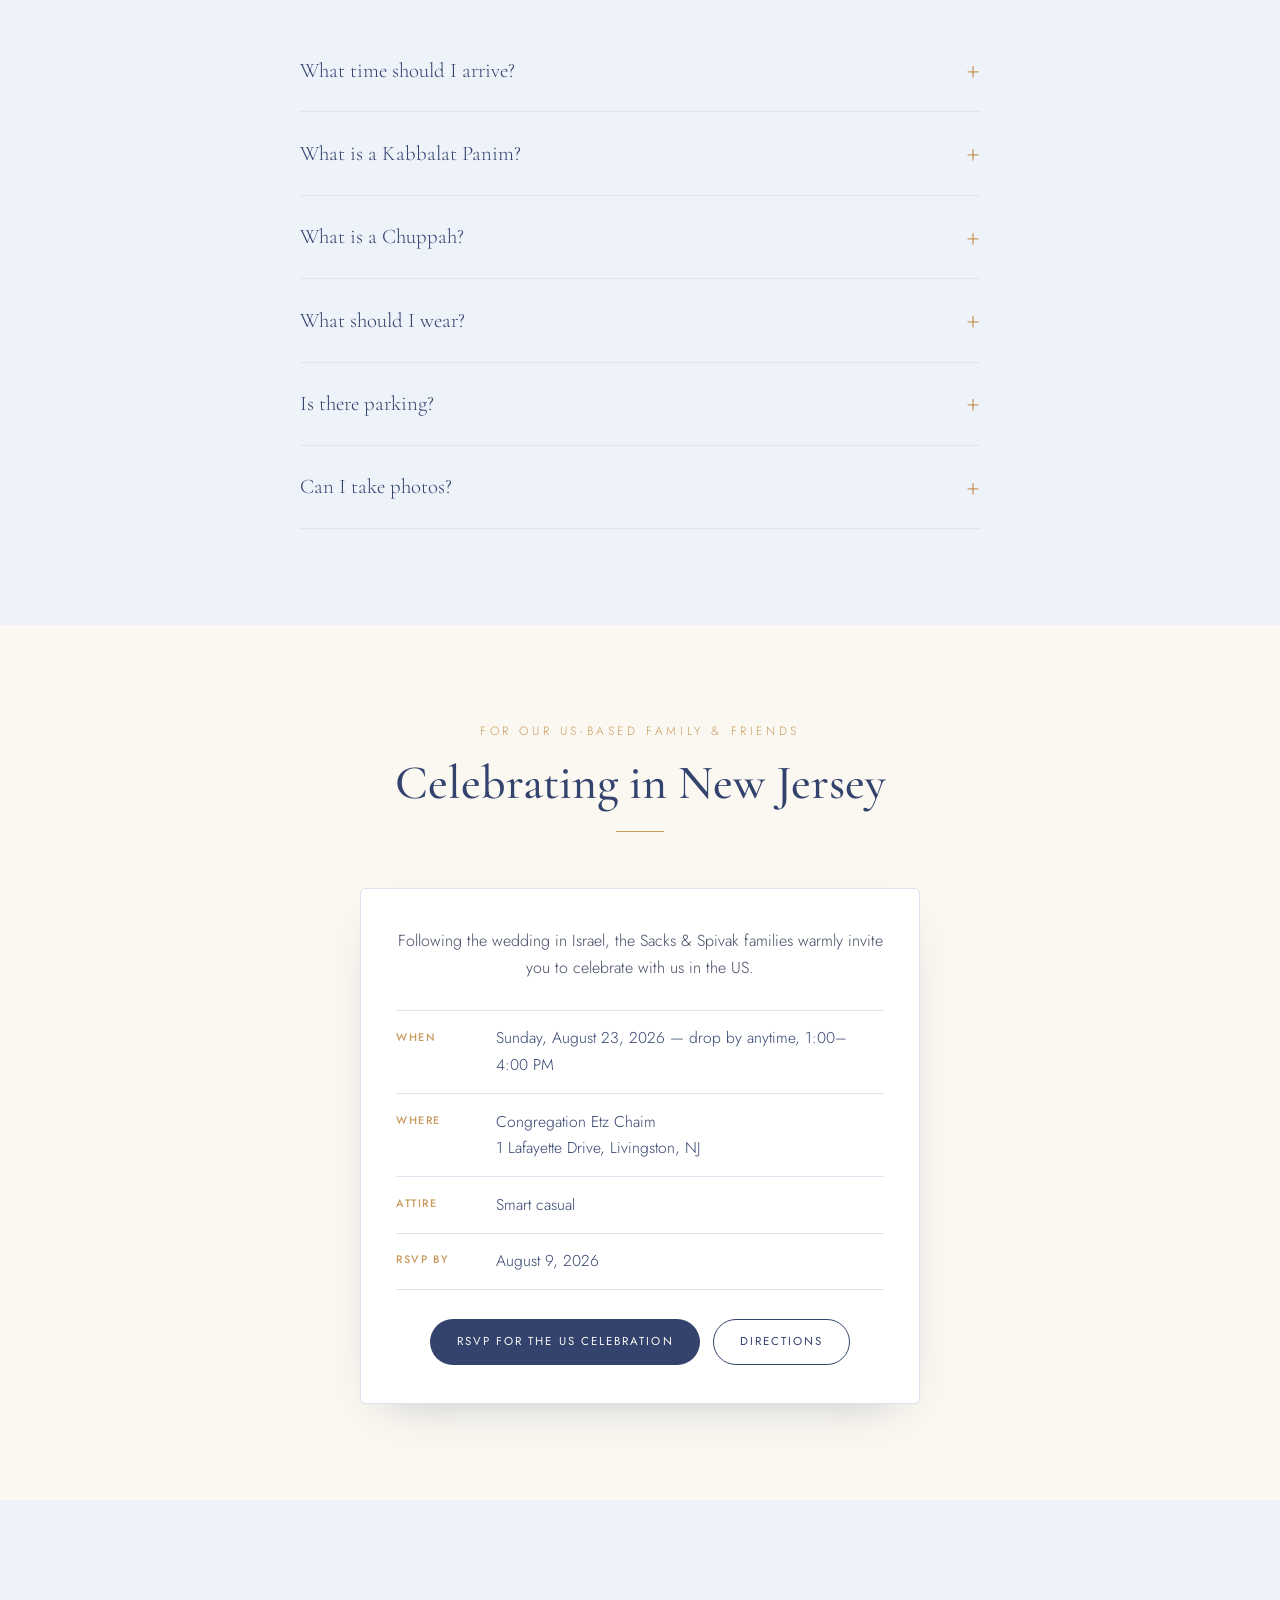
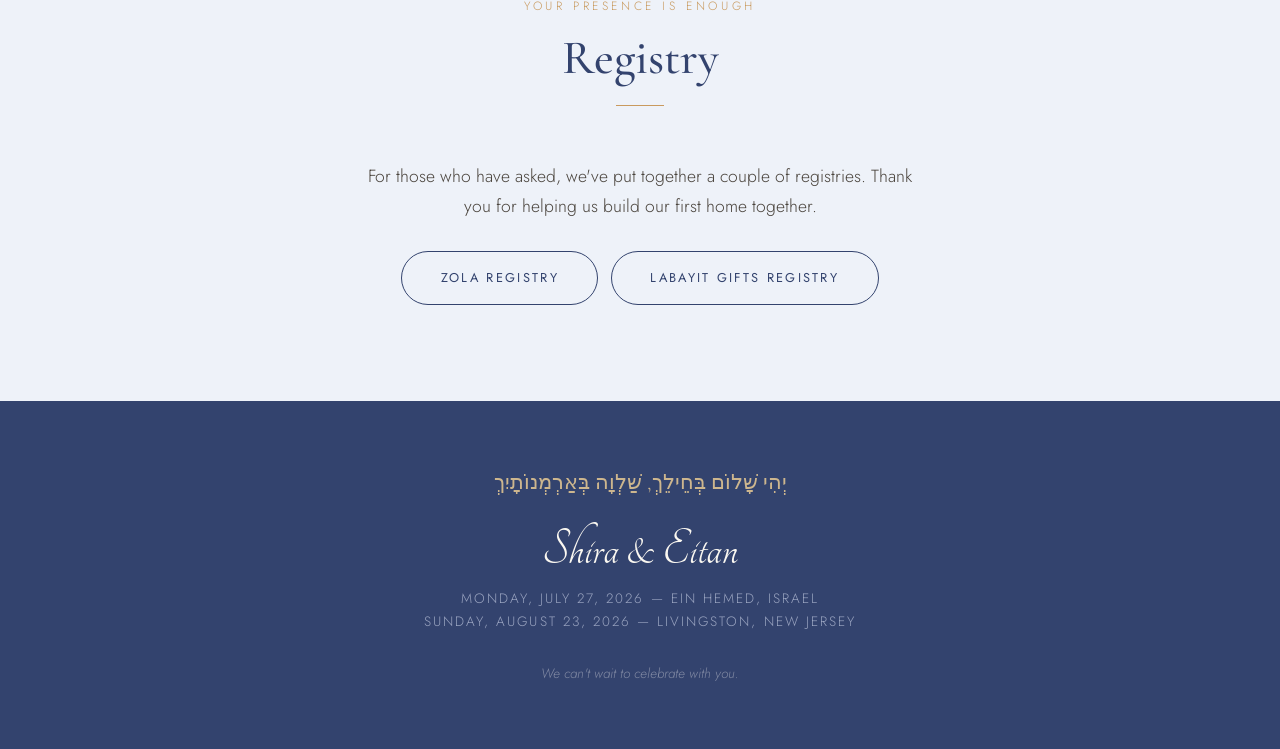
==== commit c34d768a: "Swap US event eyebrow/title emphasis Co-Authored-By: Claude Opus 4.8 <noreply@anthropic.com> Claude-" ====
--- a/index.html
+++ b/index.html
@@ -233,8 +233,8 @@
   <!-- ============ US EVENT ============ -->
   <section class="section" id="us-event">
     <div class="section__head reveal">
-      <p class="section__eyebrow">Celebrating in New Jersey</p>
-      <h2 class="section__title">For our US-based Family and Friends</h2>
+      <p class="section__eyebrow">For our US-based Family &amp; Friends</p>
+      <h2 class="section__title">Celebrating in New Jersey</h2>
     </div>
     <div class="us-card reveal">
       <p class="us-card__intro">
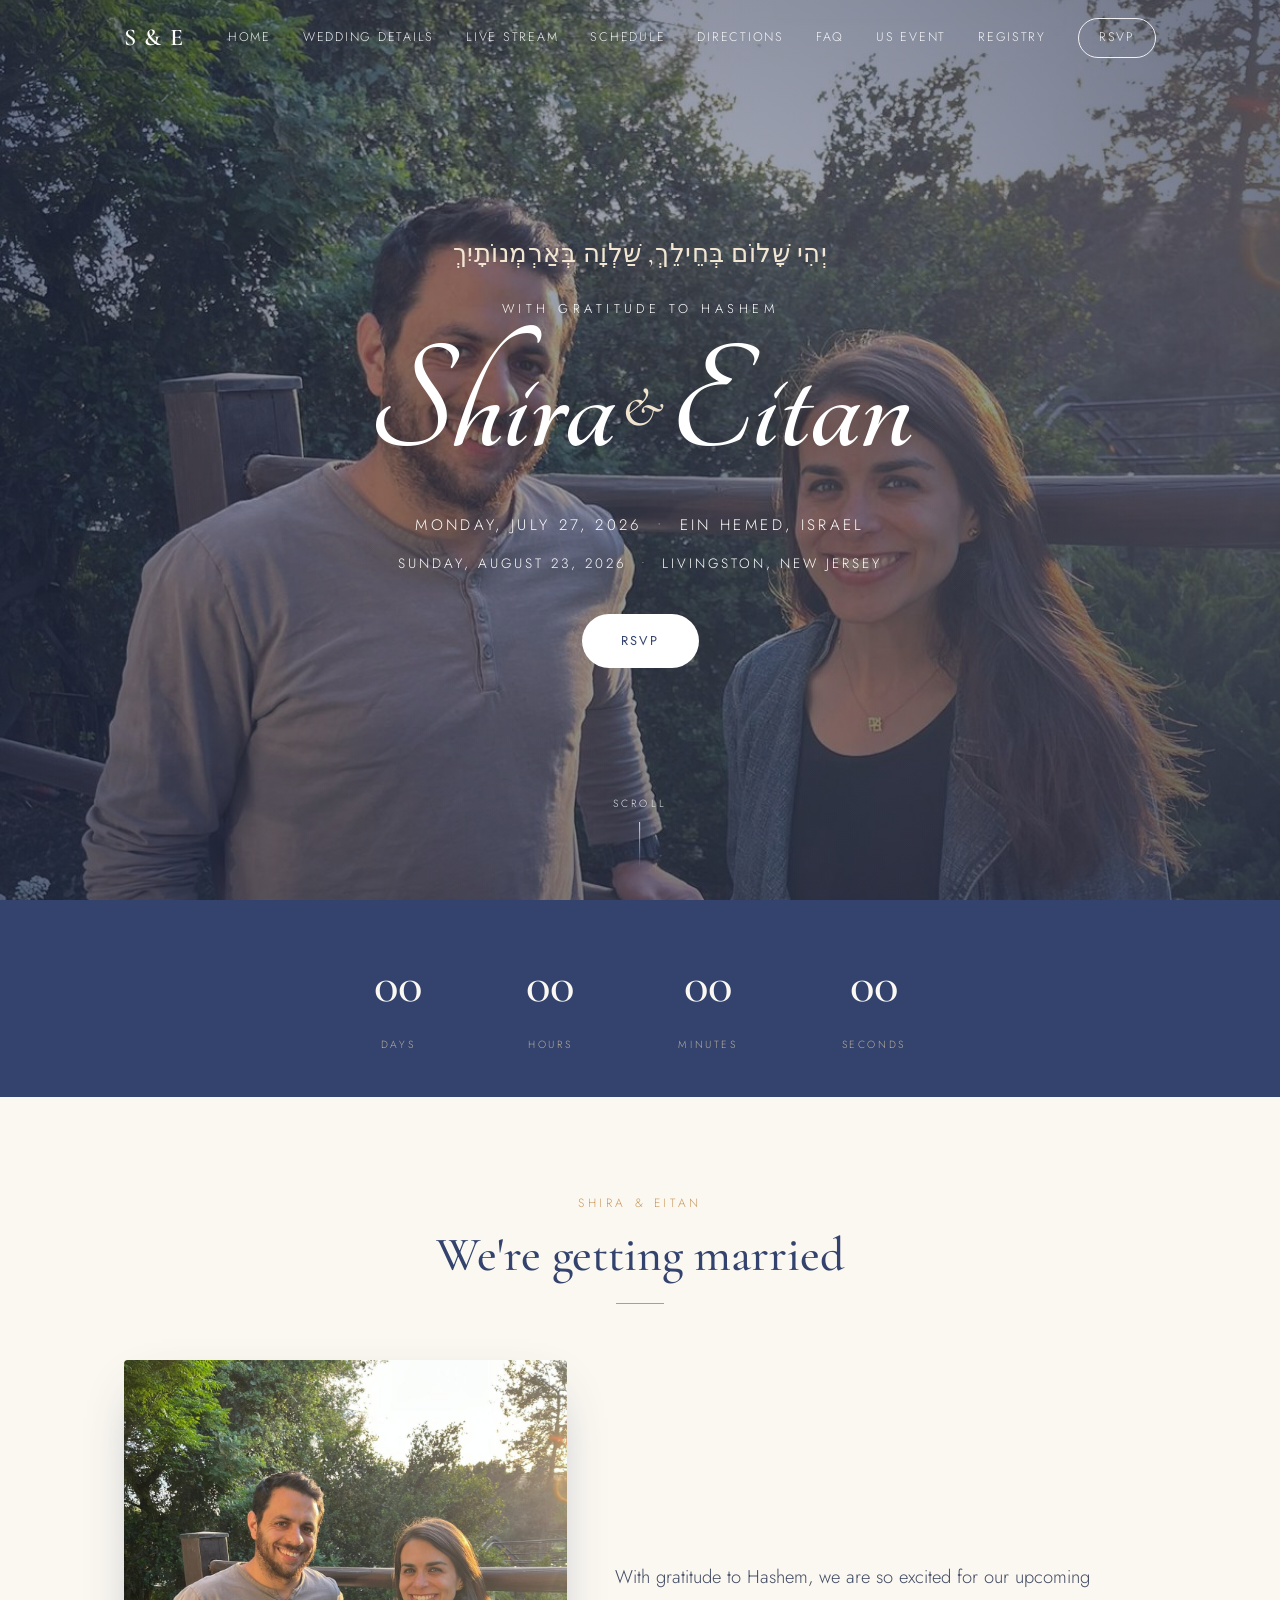
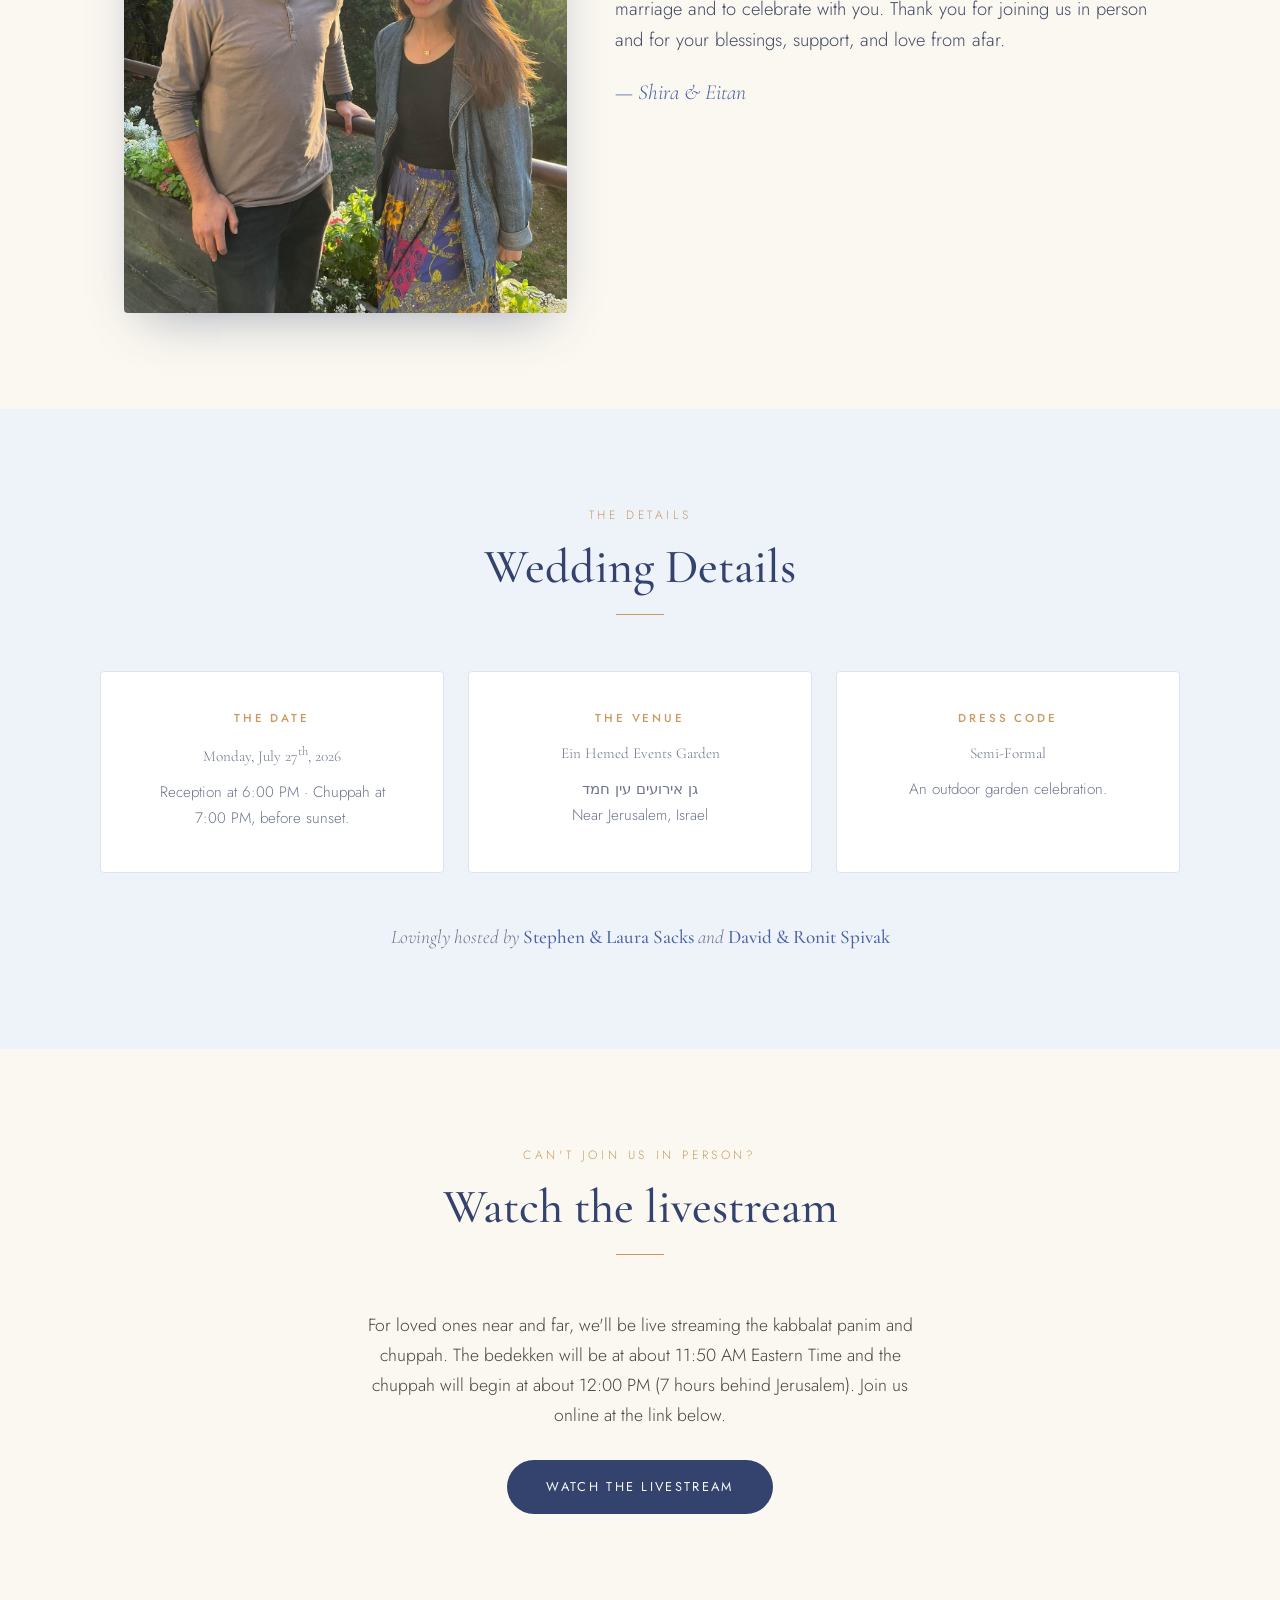
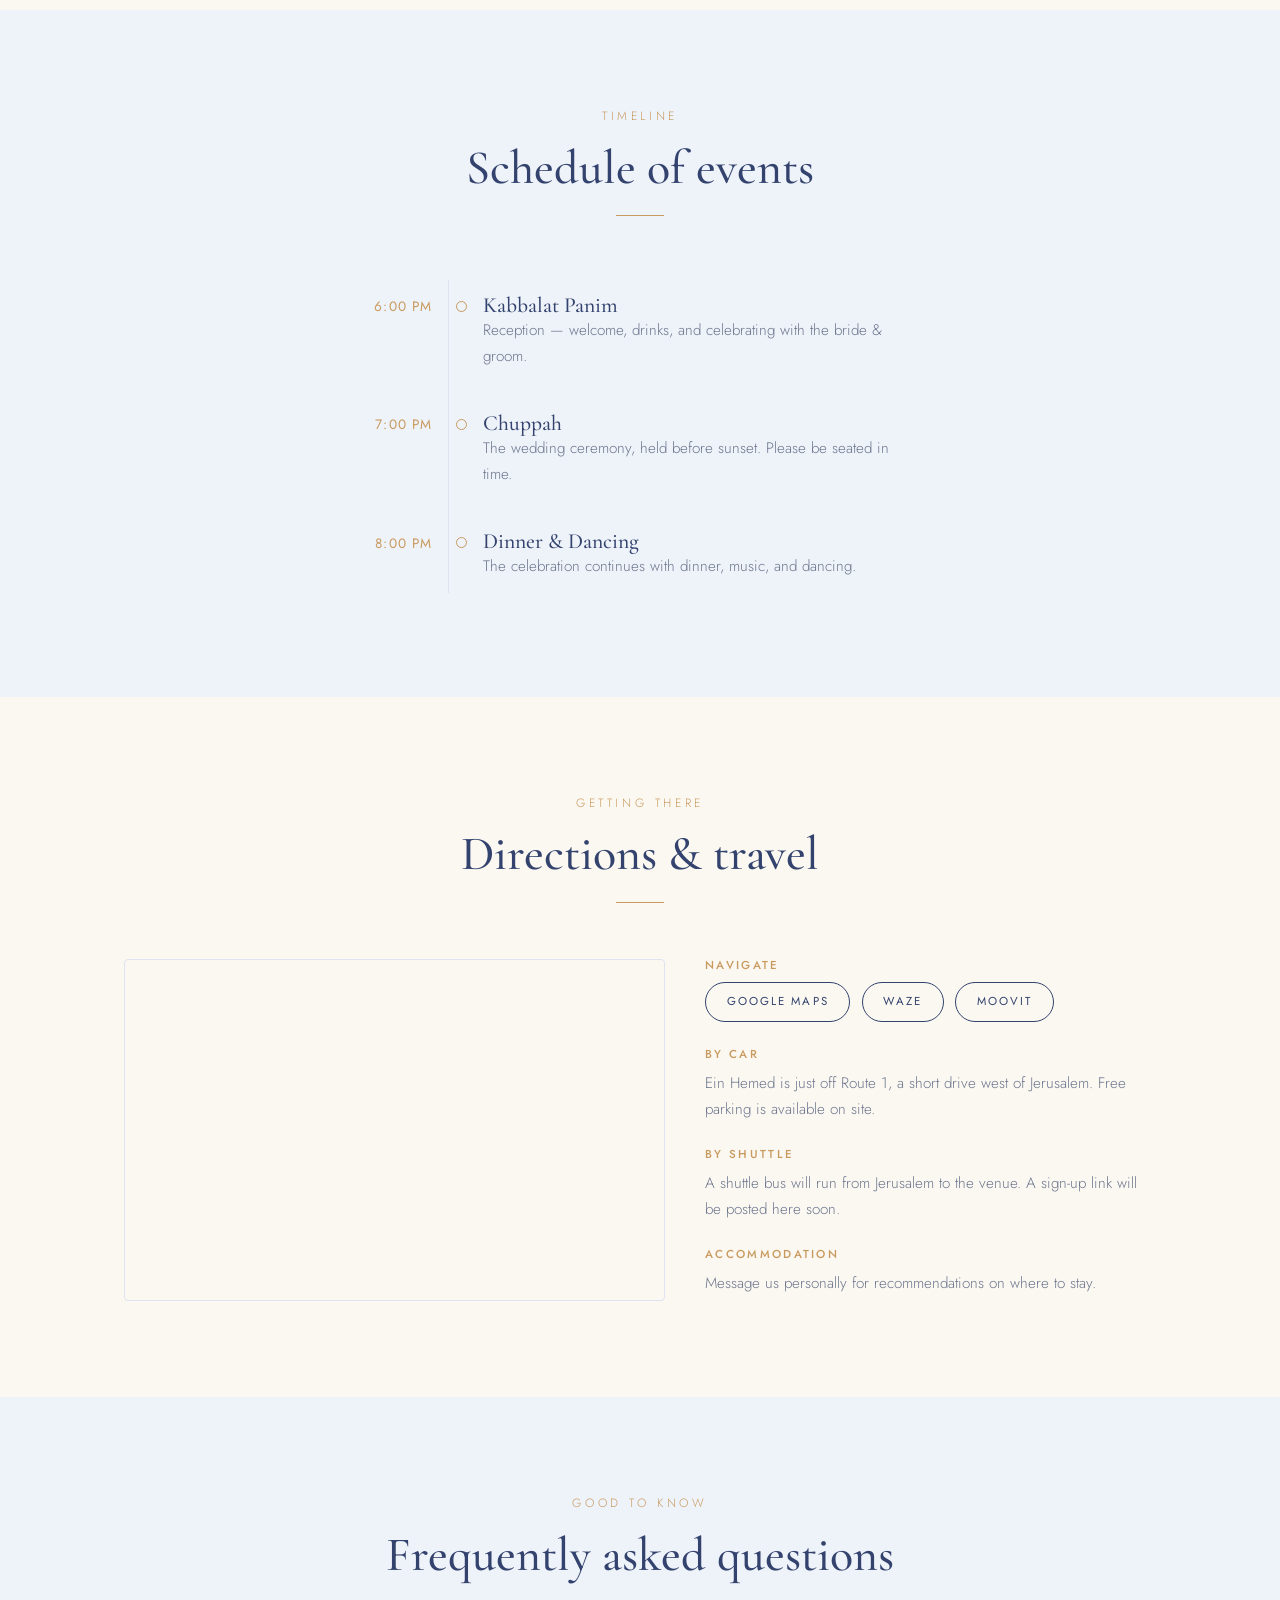
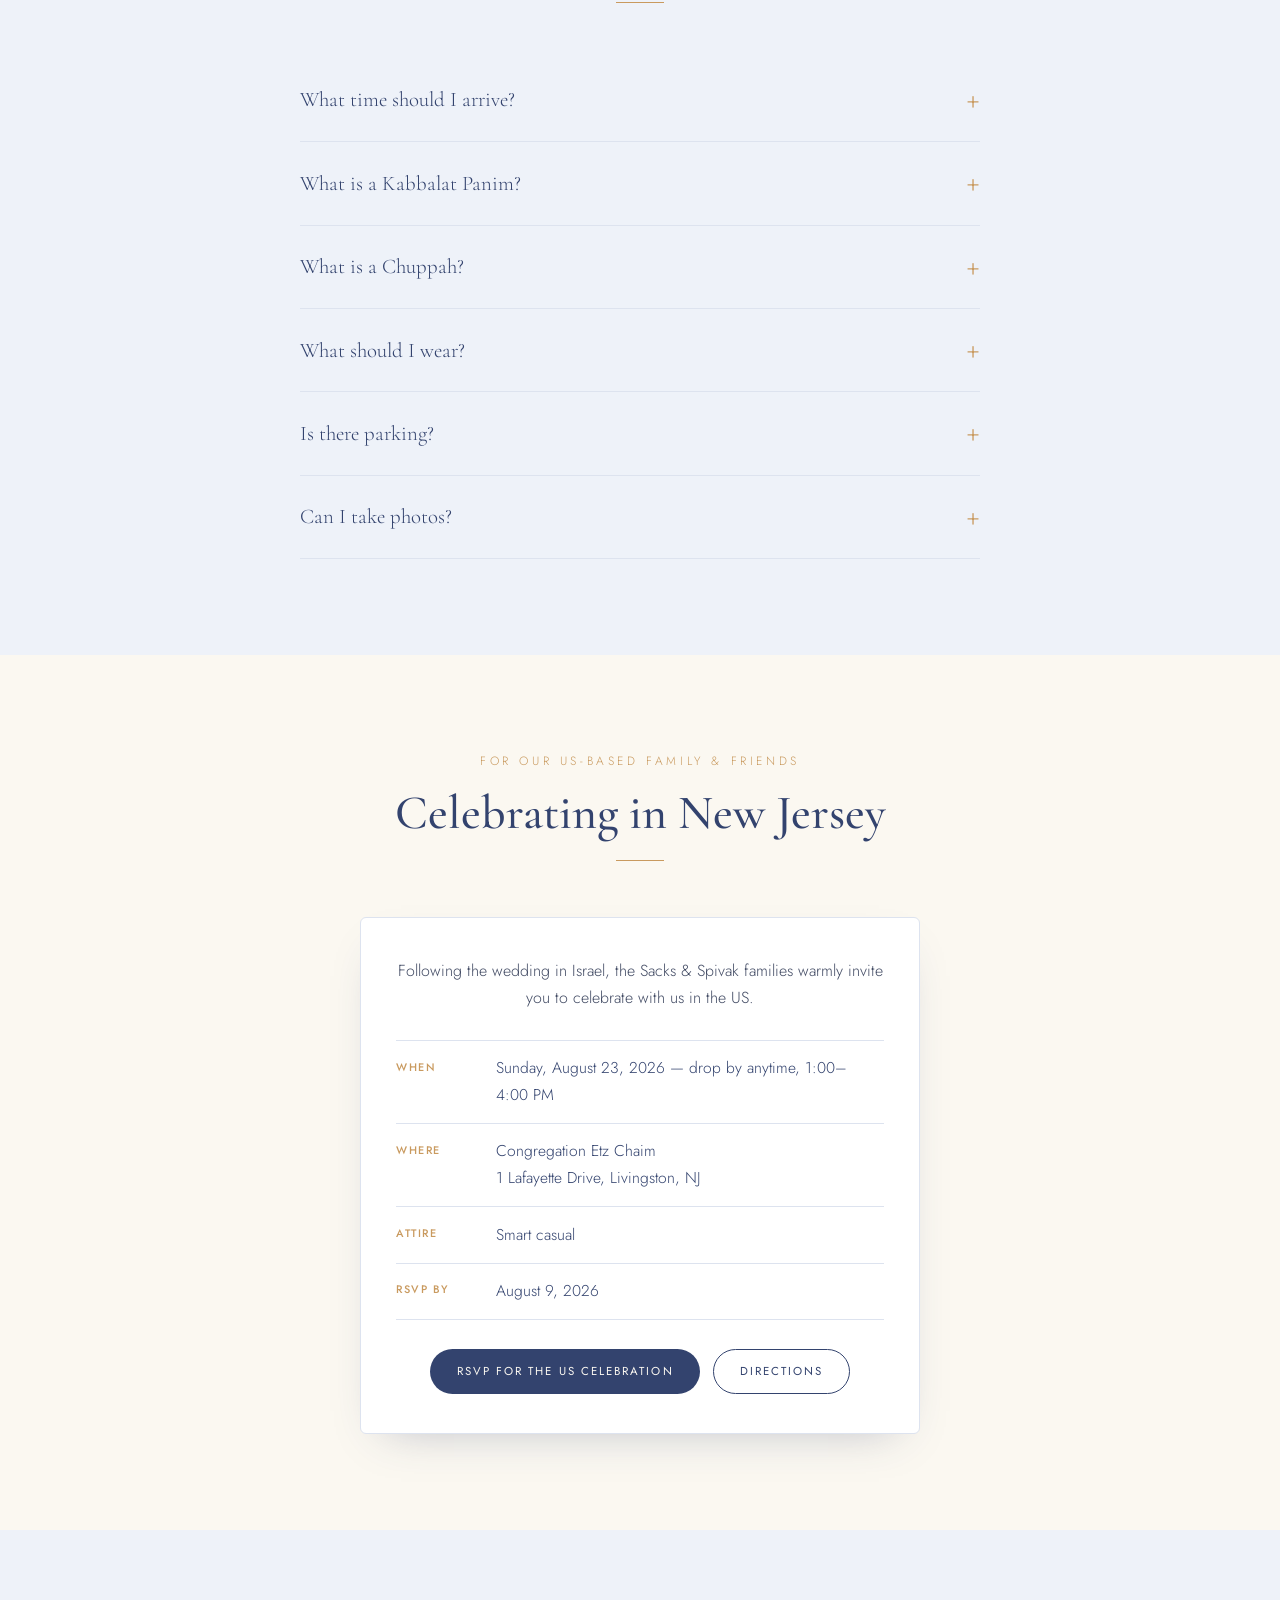
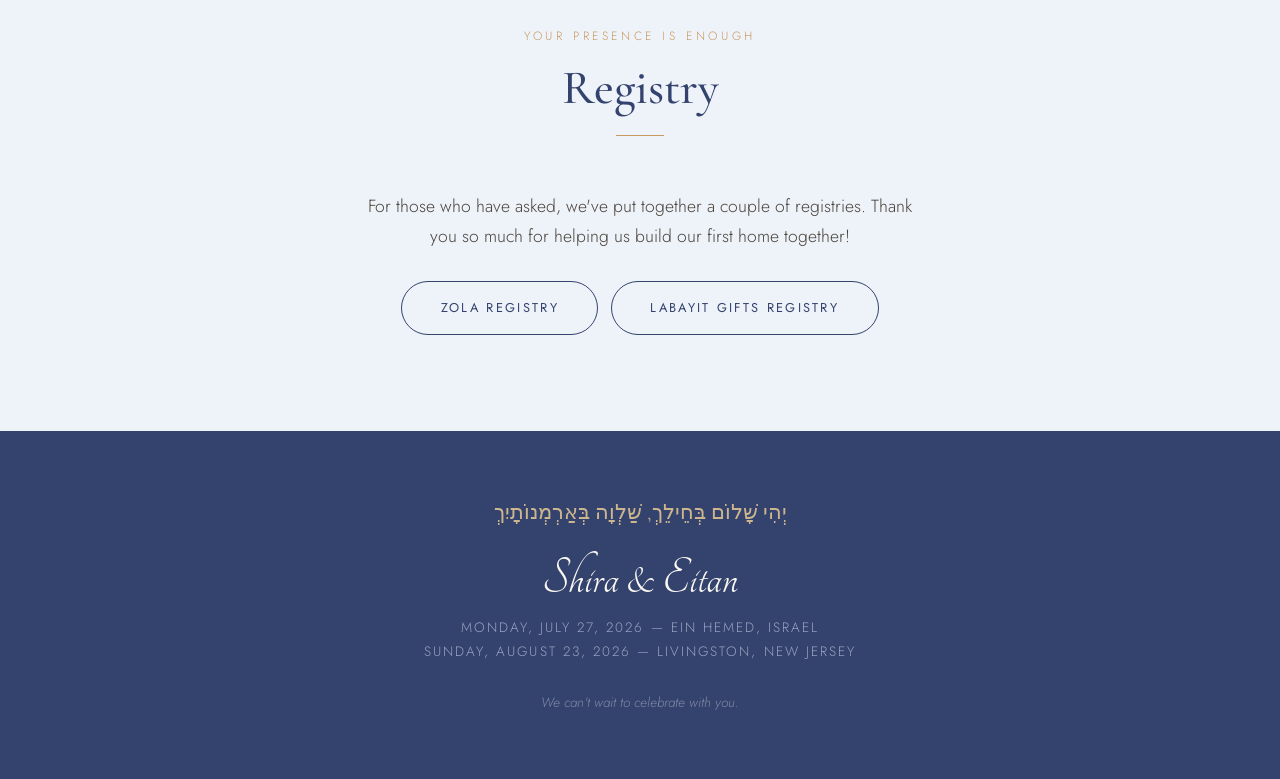
==== commit 70a2b0f3: "Update livestream + registry copy; remove dress-code placeholder and orphaned thanks page Co-Authore" ====
--- a/index.html
+++ b/index.html
@@ -119,7 +119,7 @@
       <div class="detail-card reveal">
         <h3>Dress Code</h3>
         <p class="detail-card__big">Semi-Formal</p>
-        <p>An outdoor garden celebration. <em>(Add any specifics you'd like here.)</em></p>
+        <p>An outdoor garden celebration.</p>
       </div>
     </div>
     <p class="details__families reveal">
@@ -135,9 +135,10 @@
     </div>
     <div class="livestream__body reveal">
       <p>
-        For loved ones near and far, we'll be streaming the kabbalat panim and
-        chuppah live. The chuppah will be at 12:00&nbsp;PM Eastern Time and
-        7:00&nbsp;PM Jerusalem Time. Join us online at the link below.
+        For loved ones near and far, we'll be live streaming the kabbalat panim and
+        chuppah. The bedekken will be at about 11:50&nbsp;AM Eastern Time and the
+        chuppah will begin at about 12:00&nbsp;PM (7 hours behind Jerusalem). Join us
+        online at the link below.
       </p>
       <a href="https://evt.live/shira-eitan" target="_blank" rel="noopener" class="btn btn--dark">Watch the Livestream</a>
     </div>
@@ -263,7 +264,7 @@
     <div class="registry__body reveal">
       <p>
         For those who have asked, we've put together a couple of registries.
-        Thank you for helping us build our first home together.
+        Thank you so much for helping us build our first home together!
       </p>
       <div class="registry__links">
         <a href="https://www.zola.com/registry/shiraandeitan2026" target="_blank" rel="noopener" class="btn btn--outline">Zola Registry</a>
